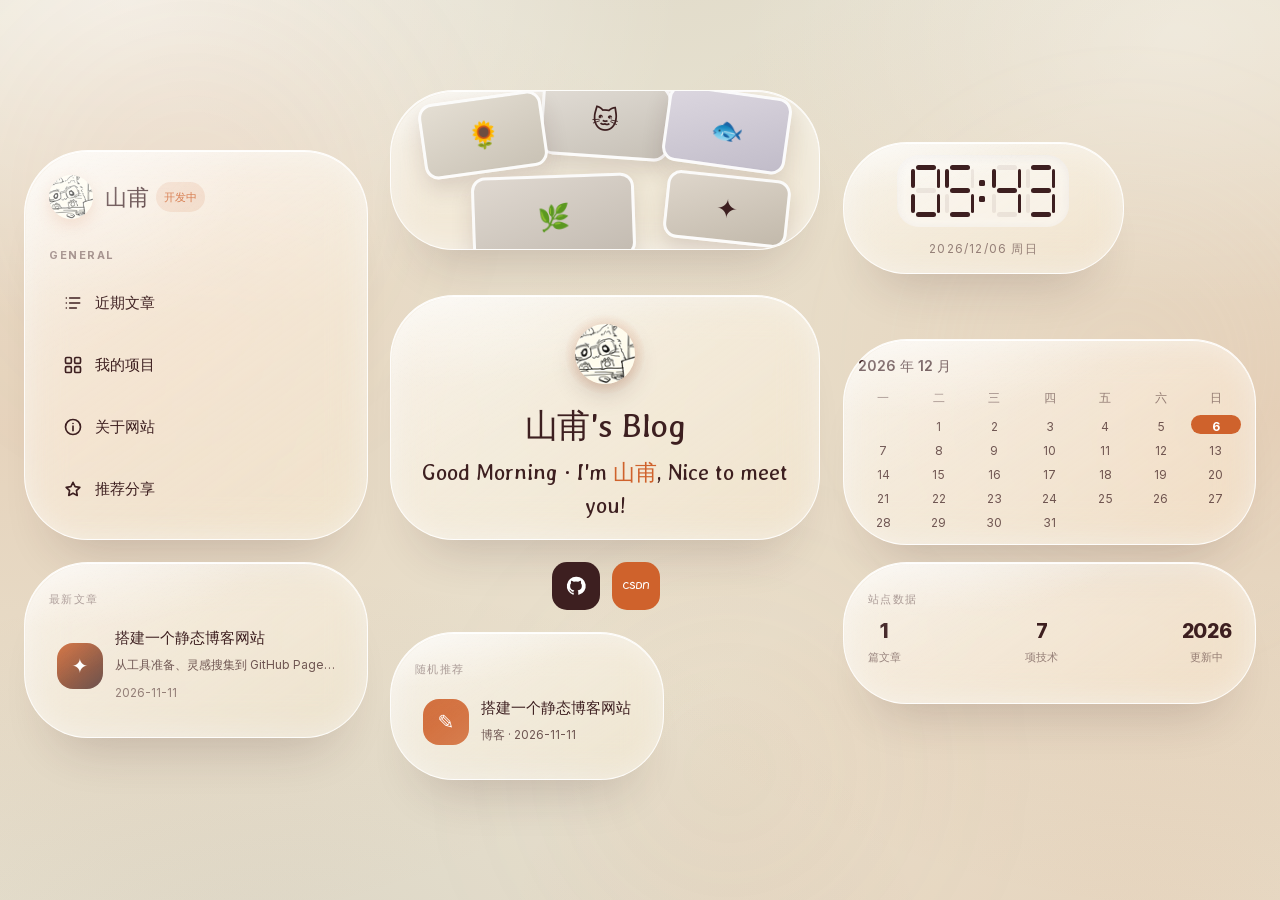
==== index.html @ 92d52b80 "deploy: 6be1bf3eb786cda1720ea4bbadc1b6cec7009ea9 chenyuxuan-official/blog@6be1bf3eb786cda1720ea4bbad" ====
<!DOCTYPE html>
<html lang="zh-CN" dir="ltr">
  <head>
    <meta charset="utf-8">
    <meta name="viewport" content="width=device-width,initial-scale=1">
    <title>首页 | 山甫</title>
    <meta name="description" content="记录技术学习、项目复盘、生活片段与个人知识整理">
    <meta name="generator" content="VitePress v1.6.4">
    <link rel="preload stylesheet" href="/assets/style.C48laqGt.css" as="style">
    <link rel="preload stylesheet" href="/vp-icons.css" as="style">
    
    <script type="module" src="/assets/app.C16B3phY.js"></script>
    <link rel="preload" href="/assets/inter-roman-latin.Di8DUHzh.woff2" as="font" type="font/woff2" crossorigin="">
    <link rel="modulepreload" href="/assets/chunks/theme.C8dUZUhy.js">
    <link rel="modulepreload" href="/assets/chunks/framework.BZ8LM4kv.js">
    <link rel="modulepreload" href="/assets/index.md.DGhTftPv.lean.js">
    <link rel="icon" type="image/png" href="/favicon.png">
    <meta name="theme-color" content="#e9e4d2">
    <meta name="author" content="山甫">
    <meta property="og:type" content="website">
    <meta property="og:site_name" content="山甫">
    <meta property="og:image" content="https://shanfu.blog/favicon.png">
    <meta name="twitter:card" content="summary">
    <meta name="twitter:image" content="https://shanfu.blog/favicon.png">
    <script id="check-mac-os">document.documentElement.classList.toggle("mac",/Mac|iPhone|iPod|iPad/i.test(navigator.platform));</script>
    <link rel="canonical" href="https://shanfu.blog/">
    <meta property="og:title" content="山甫的博客">
    <meta property="og:description" content="记录技术学习、项目复盘、生活片段与个人知识整理">
    <meta property="og:url" content="https://shanfu.blog/">
    <meta name="twitter:title" content="山甫的博客">
    <meta name="twitter:description" content="记录技术学习、项目复盘、生活片段与个人知识整理">
  </head>
  <body>
    <div id="app"><div class="Layout" data-v-29a69c9d><!--[--><!--]--><!--[--><span tabindex="-1" data-v-92e40004></span><a href="#VPContent" class="VPSkipLink visually-hidden" data-v-92e40004>Skip to content</a><!--]--><!----><header class="VPNav" data-v-29a69c9d data-v-f52785ab><div class="VPNavBar" data-v-f52785ab data-v-e8f78df9><div class="wrapper" data-v-e8f78df9><div class="container" data-v-e8f78df9><div class="title" data-v-e8f78df9><div class="VPNavBarTitle" data-v-e8f78df9 data-v-4c8ece8b><a class="title" href="/" data-v-4c8ece8b><!--[--><!--]--><!--[--><img class="VPImage logo" src="/favicon.png" alt data-v-0fb734d5><!--]--><span data-v-4c8ece8b>山甫</span><!--[--><!--[--><!--[--><!--[--><div class="site-name-cycle is-idle" title="山甫 / 陈雨轩" data-v-ead5e4a7><span class="site-name-visual" aria-hidden="true" data-v-ead5e4a7><!--[--><span class="site-name-char" style="--char-index:0;" data-v-ead5e4a7>山</span><span class="site-name-char" style="--char-index:1;" data-v-ead5e4a7>甫</span><!--]--></span><span class="site-name-sr" data-v-ead5e4a7>山甫 / 陈雨轩</span></div><!--]--><!--]--><!--]--><!--]--></a></div></div><div class="content" data-v-e8f78df9><div class="content-body" data-v-e8f78df9><!--[--><!--]--><div class="VPNavBarSearch search" data-v-e8f78df9><!----></div><nav aria-labelledby="main-nav-aria-label" class="VPNavBarMenu menu" data-v-e8f78df9 data-v-ce261f69><span id="main-nav-aria-label" class="visually-hidden" data-v-ce261f69> Main Navigation </span><!--[--><!--[--><a class="VPLink link VPNavBarMenuLink active" href="/" tabindex="0" data-v-ce261f69 data-v-6c688ee4><!--[--><span data-v-6c688ee4>首页</span><!--]--></a><!--]--><!--[--><a class="VPLink link VPNavBarMenuLink" href="/articles/" tabindex="0" data-v-ce261f69 data-v-6c688ee4><!--[--><span data-v-6c688ee4>文章</span><!--]--></a><!--]--><!--[--><a class="VPLink link VPNavBarMenuLink" href="/projects/" tabindex="0" data-v-ce261f69 data-v-6c688ee4><!--[--><span data-v-6c688ee4>项目</span><!--]--></a><!--]--><!--[--><a class="VPLink link VPNavBarMenuLink" href="/friends/" tabindex="0" data-v-ce261f69 data-v-6c688ee4><!--[--><span data-v-6c688ee4>友链</span><!--]--></a><!--]--><!--[--><a class="VPLink link VPNavBarMenuLink" href="/about/" tabindex="0" data-v-ce261f69 data-v-6c688ee4><!--[--><span data-v-6c688ee4>关于我</span><!--]--></a><!--]--><!--]--></nav><!----><!----><div class="VPSocialLinks VPNavBarSocialLinks social-links" data-v-e8f78df9 data-v-2a9f23eb data-v-7a62f0b8><!--[--><a class="VPSocialLink no-icon" href="https://github.com/chenyuxuan-official/blog" aria-label="github" target="_blank" rel="noopener" data-v-7a62f0b8 data-v-e586cfb9><span class="vpi-social-github"></span></a><!--]--></div><div class="VPFlyout VPNavBarExtra extra" data-v-e8f78df9 data-v-fb07ccd6 data-v-0f824779><button type="button" class="button" aria-haspopup="true" aria-expanded="false" aria-label="extra navigation" data-v-0f824779><span class="vpi-more-horizontal icon" data-v-0f824779></span></button><div class="menu" data-v-0f824779><div class="VPMenu" data-v-0f824779 data-v-8bf45728><!----><!--[--><!--[--><!----><!----><div class="group" data-v-fb07ccd6><div class="item social-links" data-v-fb07ccd6><div class="VPSocialLinks social-links-list" data-v-fb07ccd6 data-v-7a62f0b8><!--[--><a class="VPSocialLink no-icon" href="https://github.com/chenyuxuan-official/blog" aria-label="github" target="_blank" rel="noopener" data-v-7a62f0b8 data-v-e586cfb9><span class="vpi-social-github"></span></a><!--]--></div></div></div><!--]--><!--]--></div></div></div><!--[--><!--]--><button type="button" class="VPNavBarHamburger hamburger" aria-label="mobile navigation" aria-expanded="false" aria-controls="VPNavScreen" data-v-e8f78df9 data-v-4ec3fa78><span class="container" data-v-4ec3fa78><span class="top" data-v-4ec3fa78></span><span class="middle" data-v-4ec3fa78></span><span class="bottom" data-v-4ec3fa78></span></span></button></div></div></div></div><div class="divider" data-v-e8f78df9><div class="divider-line" data-v-e8f78df9></div></div></div><!----></header><!----><!----><div class="VPContent is-home" id="VPContent" data-v-29a69c9d data-v-d5226268><div class="VPHome" data-v-d5226268 data-v-99b0dbec><!--[--><!--[--><!--[--><div class="guide"><div class="guide-bg" aria-hidden="true"><span class="guide-blob guide-blob-a"></span><span class="guide-blob guide-blob-b"></span><span class="guide-blob guide-blob-c"></span></div><div class="guide-bento"><nav class="gd-card gd-nav" aria-label="站点导航"><div class="gd-nav-head"><img class="gd-avatar" src="/favicon.png" alt="山甫" width="44" height="44"><div class="gd-nav-title"><strong>山甫</strong><span class="gd-badge">开发中</span></div></div><p class="gd-nav-label">GENERAL</p><ul class="gd-nav-list"><!--[--><li><a href="/articles/" class=""><span class="gd-nav-icon" data-icon="notes" aria-hidden="true"></span><span>近期文章</span></a></li><li><a href="/projects/" class=""><span class="gd-nav-icon" data-icon="grid" aria-hidden="true"></span><span>我的项目</span></a></li><li><a href="/about/" class=""><span class="gd-nav-icon" data-icon="info" aria-hidden="true"></span><span>关于网站</span></a></li><li><a href="/friends/" class=""><span class="gd-nav-icon" data-icon="star" aria-hidden="true"></span><span>推荐分享</span></a></li><!--]--></ul></nav><div class="gd-card gd-photos" aria-hidden="true"><!--[--><span class="gd-photo-1 gd-photo"><!--[-->🐱<!--]--></span><span class="gd-photo-2 gd-photo"><!--[-->🌻<!--]--></span><span class="gd-photo-3 gd-photo"><!--[-->🐟<!--]--></span><span class="gd-photo-4 gd-photo"><!--[-->🌿<!--]--></span><span class="gd-photo-5 gd-photo"><!--[-->✦<!--]--></span><!--]--></div><section class="gd-card gd-greet" aria-labelledby="greet-title"><div class="gd-greet-avatar" aria-hidden="true"><img src="/favicon.png" alt="山甫" width="72" height="72"></div><h1 id="greet-title" class="gd-greet-title">山甫&#39;s Blog</h1><p class="gd-greet-sub" aria-live="polite">Hello · I&#39;m <strong>山甫</strong>, Nice to meet you! </p></section><a class="gd-card gd-clock gd-clock-link" href="/pomodoro/" aria-label="打开番茄钟" title="打开番茄钟"><div class="gd-lcd" role="img" aria-label="--:-- "><!--[--><!--[--><span class="gd-digit"><!--[--><i class="gd-seg-a gd-seg"></i><i class="gd-seg-b gd-seg"></i><i class="gd-seg-c gd-seg"></i><i class="gd-seg-d gd-seg"></i><i class="gd-seg-e gd-seg"></i><i class="gd-seg-f gd-seg"></i><i class="gd-seg-g gd-seg"></i><!--]--></span><!----><!--]--><!--[--><span class="gd-digit"><!--[--><i class="gd-seg-a gd-seg"></i><i class="gd-seg-b gd-seg"></i><i class="gd-seg-c gd-seg"></i><i class="gd-seg-d gd-seg"></i><i class="gd-seg-e gd-seg"></i><i class="gd-seg-f gd-seg"></i><i class="gd-seg-g gd-seg"></i><!--]--></span><span class="gd-colon"><i></i><i></i></span><!--]--><!--[--><span class="gd-digit"><!--[--><i class="gd-seg-a gd-seg"></i><i class="gd-seg-b gd-seg"></i><i class="gd-seg-c gd-seg"></i><i class="gd-seg-d gd-seg"></i><i class="gd-seg-e gd-seg"></i><i class="gd-seg-f gd-seg"></i><i class="gd-seg-g gd-seg"></i><!--]--></span><!----><!--]--><!--[--><span class="gd-digit"><!--[--><i class="gd-seg-a gd-seg"></i><i class="gd-seg-b gd-seg"></i><i class="gd-seg-c gd-seg"></i><i class="gd-seg-d gd-seg"></i><i class="gd-seg-e gd-seg"></i><i class="gd-seg-f gd-seg"></i><i class="gd-seg-g gd-seg"></i><!--]--></span><!----><!--]--><!--]--></div><span class="gd-clock-date"></span></a><section class="gd-card gd-cal" aria-labelledby="cal-title"><p id="cal-title" class="gd-cal-title"></p><div class="gd-cal-grid"><!--[--><span class="gd-cal-head">一</span><span class="gd-cal-head">二</span><span class="gd-cal-head">三</span><span class="gd-cal-head">四</span><span class="gd-cal-head">五</span><span class="gd-cal-head">六</span><span class="gd-cal-head">日</span><!--]--><!--[--><!--]--></div></section><section class="gd-card gd-latest" aria-labelledby="latest-title"><p id="latest-title" class="gd-mini-label">最新文章</p><a class="gd-latest-body" href="/articles/build-a-static-blog"><span class="gd-latest-thumb" aria-hidden="true">✦</span><span class="gd-latest-text"><strong>搭建一个静态博客网站</strong><em>从工具准备、灵感搜集到 GitHub Pages 发布，记录我搭建个人静态博客的过程与后续计划。</em><time datetime="2026-11-11">2026-11-11</time></span></a></section><ul class="gd-socials" aria-label="社交入口"><!--[--><li><a href="https://github.com/chenyuxuan-official?tab=repositories" target="_blank" rel="noopener noreferrer" aria-label="GitHub" data-icon="github"></a></li><li><a href="https://blog.csdn.net/2501_93561319?spm=1000.2115.3001.5343" target="_blank" rel="noopener noreferrer" aria-label="CSDN" data-icon="csdn"></a></li><!--]--></ul><section class="gd-card gd-stats" aria-labelledby="stats-title"><p id="stats-title" class="gd-mini-label">站点数据</p><ul class="gd-stats-list"><li><strong>1</strong><span>篇文章</span></li><li><strong>7</strong><span>项技术</span></li><li><strong>2026</strong><span>更新中</span></li></ul></section><section class="gd-card gd-recommend" aria-labelledby="rec-title"><p id="rec-title" class="gd-mini-label">随机推荐</p><a href="/articles/build-a-static-blog" class="gd-rec-body"><span class="gd-rec-thumb" aria-hidden="true">✎</span><span class="gd-rec-text"><strong>搭建一个静态博客网站</strong><em>博客 · 2026-11-11</em></span></a></section></div></div><!--]--><!--]--><!--]--><!----><!--[--><!--]--><!--[--><!--]--><!----><!--[--><!--]--><div class="vp-doc container" style="" data-v-99b0dbec data-v-0181fc53><!--[--><div style="position:relative;" data-v-99b0dbec><div></div></div><!--]--></div></div></div><footer class="VPFooter" data-v-29a69c9d data-v-ffcce4ea><div class="container" data-v-ffcce4ea><p class="message" data-v-ffcce4ea>使用 Vue 3 与 VitePress 构建，托管于 GitHub Pages</p><p class="copyright" data-v-ffcce4ea>© 2026 山甫</p></div></footer><!--[--><!--]--></div></div>
    <script>window.__VP_HASH_MAP__=JSON.parse("{\"about_index.md\":\"BlbA5cE0\",\"articles_build-a-static-blog.md\":\"C9FJRknt\",\"articles_index.md\":\"DzuFbN_D\",\"friends_index.md\":\"BaTxG77J\",\"index.md\":\"DGhTftPv\",\"pomodoro_index.md\":\"CMpb2d5P\",\"projects_index.md\":\"DqnDnt6F\"}");window.__VP_SITE_DATA__=JSON.parse("{\"lang\":\"zh-CN\",\"dir\":\"ltr\",\"title\":\"山甫\",\"description\":\"记录技术学习、项目复盘、生活片段与个人知识整理\",\"base\":\"/\",\"head\":[],\"router\":{\"prefetchLinks\":true},\"appearance\":false,\"themeConfig\":{\"logo\":\"/favicon.png\",\"siteTitle\":\"山甫\",\"nav\":[{\"text\":\"首页\",\"link\":\"/\"},{\"text\":\"文章\",\"link\":\"/articles/\"},{\"text\":\"项目\",\"link\":\"/projects/\"},{\"text\":\"友链\",\"link\":\"/friends/\"},{\"text\":\"关于我\",\"link\":\"/about/\"}],\"socialLinks\":[{\"icon\":\"github\",\"link\":\"https://github.com/chenyuxuan-official/blog\"}],\"outline\":{\"label\":\"本页目录\",\"level\":[2,3]},\"docFooter\":{\"prev\":\"上一篇\",\"next\":\"下一篇\"},\"sidebarMenuLabel\":\"菜单\",\"returnToTopLabel\":\"回到顶部\",\"langMenuLabel\":\"切换语言\",\"footer\":{\"message\":\"使用 Vue 3 与 VitePress 构建，托管于 GitHub Pages\",\"copyright\":\"© 2026 山甫\"}},\"locales\":{},\"scrollOffset\":134,\"cleanUrls\":true}");</script>
    
  </body>
</html>
---- assets/style.C48laqGt.css ----
.about-page{max-width:1280px;margin:0 auto;padding:48px 24px 72px}.about-card{min-height:700px;padding:clamp(40px,5.4vw,84px);border:1px solid rgba(255,255,255,.88);border-radius:64px;corner-shape:squircle;background:linear-gradient(145deg,#ffffff9e,#fffcf44d);box-shadow:0 40px 60px -38px #3d1f203d,inset 0 1px #fffffff2,inset 0 0 30px #ffffff52;backdrop-filter:blur(18px) saturate(130%);-webkit-backdrop-filter:blur(18px) saturate(130%)}.about-title,.about-list,.about-quote,.about-footer{opacity:0;animation:about-section-in .6s cubic-bezier(.2,.85,.3,1) forwards}.about-title{display:flex;flex-wrap:wrap;align-items:baseline;gap:0 12px;margin:0;color:var(--gd-text-1);font-size:clamp(36px,3.8vw,54px);font-weight:800;letter-spacing:-.035em;line-height:1.2;animation-delay:80ms}.about-hash{color:var(--hue-teal)}.about-spark{font-size:.72em}.about-title strong{color:var(--hue-teal);font-weight:800}.about-list{display:flex;flex-direction:column;gap:18px;margin:56px 0 0;padding:0;list-style:none;color:var(--gd-text-1);font-size:clamp(17px,1.45vw,20px);line-height:1.85;animation-delay:.18s}.about-list li{position:relative;padding-left:28px}.about-list li:before{content:"";position:absolute;top:.78em;left:2px;width:6px;height:6px;background:var(--gd-text-1)}.about-list a,.about-footer a{color:var(--hue-teal);font-weight:700;text-decoration:underline;text-underline-offset:3px}.about-quote{margin:38px 0 0;padding:30px 34px;border-left:4px solid var(--hue-teal);border-radius:6px 20px 20px 6px;background:linear-gradient(135deg,#cf622c1a,#ffffff3d);color:var(--gd-text-2);font-size:clamp(17px,1.35vw,19px);line-height:1.85;animation-delay:.3s}.about-quote p{margin:0}.about-quote p+p{margin-top:20px}.about-footer{margin:34px 0 0;color:var(--hue-teal);font-size:clamp(17px,1.4vw,19px);font-weight:800;line-height:1.75;animation-delay:.42s}@keyframes about-section-in{0%{opacity:0;transform:translateY(12px)}to{opacity:1;transform:translateY(0)}}@media (prefers-reduced-motion: reduce){.about-title,.about-list,.about-quote,.about-footer{opacity:1;animation:none;transform:none}}@media (max-width: 768px){.about-page{padding:20px 14px 40px}.about-card{min-height:0;padding:30px 24px;border-radius:32px}.about-title{gap:0 8px;font-size:30px}.about-list{gap:14px;margin-top:34px;font-size:16px}.about-list li{padding-left:22px}.about-quote{margin-top:28px;padding:20px;font-size:16px}.about-footer{margin-top:26px;font-size:16px}}@font-face{font-family:Inter;font-style:normal;font-weight:100 900;font-display:swap;src:url(/assets/inter-roman-cyrillic-ext.BBPuwvHQ.woff2) format("woff2");unicode-range:U+0460-052F,U+1C80-1C88,U+20B4,U+2DE0-2DFF,U+A640-A69F,U+FE2E-FE2F}@font-face{font-family:Inter;font-style:normal;font-weight:100 900;font-display:swap;src:url(/assets/inter-roman-cyrillic.C5lxZ8CY.woff2) format("woff2");unicode-range:U+0301,U+0400-045F,U+0490-0491,U+04B0-04B1,U+2116}@font-face{font-family:Inter;font-style:normal;font-weight:100 900;font-display:swap;src:url(/assets/inter-roman-greek-ext.CqjqNYQ-.woff2) format("woff2");unicode-range:U+1F00-1FFF}@font-face{font-family:Inter;font-style:normal;font-weight:100 900;font-display:swap;src:url(/assets/inter-roman-greek.BBVDIX6e.woff2) format("woff2");unicode-range:U+0370-0377,U+037A-037F,U+0384-038A,U+038C,U+038E-03A1,U+03A3-03FF}@font-face{font-family:Inter;font-style:normal;font-weight:100 900;font-display:swap;src:url(/assets/inter-roman-vietnamese.BjW4sHH5.woff2) format("woff2");unicode-range:U+0102-0103,U+0110-0111,U+0128-0129,U+0168-0169,U+01A0-01A1,U+01AF-01B0,U+0300-0301,U+0303-0304,U+0308-0309,U+0323,U+0329,U+1EA0-1EF9,U+20AB}@font-face{font-family:Inter;font-style:normal;font-weight:100 900;font-display:swap;src:url(/assets/inter-roman-latin-ext.4ZJIpNVo.woff2) format("woff2");unicode-range:U+0100-02AF,U+0304,U+0308,U+0329,U+1E00-1E9F,U+1EF2-1EFF,U+2020,U+20A0-20AB,U+20AD-20C0,U+2113,U+2C60-2C7F,U+A720-A7FF}@font-face{font-family:Inter;font-style:normal;font-weight:100 900;font-display:swap;src:url(/assets/inter-roman-latin.Di8DUHzh.woff2) format("woff2");unicode-range:U+0000-00FF,U+0131,U+0152-0153,U+02BB-02BC,U+02C6,U+02DA,U+02DC,U+0304,U+0308,U+0329,U+2000-206F,U+2074,U+20AC,U+2122,U+2191,U+2193,U+2212,U+2215,U+FEFF,U+FFFD}@font-face{font-family:Inter;font-style:italic;font-weight:100 900;font-display:swap;src:url(/assets/inter-italic-cyrillic-ext.r48I6akx.woff2) format("woff2");unicode-range:U+0460-052F,U+1C80-1C88,U+20B4,U+2DE0-2DFF,U+A640-A69F,U+FE2E-FE2F}@font-face{font-family:Inter;font-style:italic;font-weight:100 900;font-display:swap;src:url(/assets/inter-italic-cyrillic.By2_1cv3.woff2) format("woff2");unicode-range:U+0301,U+0400-045F,U+0490-0491,U+04B0-04B1,U+2116}@font-face{font-family:Inter;font-style:italic;font-weight:100 900;font-display:swap;src:url(/assets/inter-italic-greek-ext.1u6EdAuj.woff2) format("woff2");unicode-range:U+1F00-1FFF}@font-face{font-family:Inter;font-style:italic;font-weight:100 900;font-display:swap;src:url(/assets/inter-italic-greek.DJ8dCoTZ.woff2) format("woff2");unicode-range:U+0370-0377,U+037A-037F,U+0384-038A,U+038C,U+038E-03A1,U+03A3-03FF}@font-face{font-family:Inter;font-style:italic;font-weight:100 900;font-display:swap;src:url(/assets/inter-italic-vietnamese.BSbpV94h.woff2) format("woff2");unicode-range:U+0102-0103,U+0110-0111,U+0128-0129,U+0168-0169,U+01A0-01A1,U+01AF-01B0,U+0300-0301,U+0303-0304,U+0308-0309,U+0323,U+0329,U+1EA0-1EF9,U+20AB}@font-face{font-family:Inter;font-style:italic;font-weight:100 900;font-display:swap;src:url(/assets/inter-italic-latin-ext.CN1xVJS-.woff2) format("woff2");unicode-range:U+0100-02AF,U+0304,U+0308,U+0329,U+1E00-1E9F,U+1EF2-1EFF,U+2020,U+20A0-20AB,U+20AD-20C0,U+2113,U+2C60-2C7F,U+A720-A7FF}@font-face{font-family:Inter;font-style:italic;font-weight:100 900;font-display:swap;src:url(/assets/inter-italic-latin.C2AdPX0b.woff2) format("woff2");unicode-range:U+0000-00FF,U+0131,U+0152-0153,U+02BB-02BC,U+02C6,U+02DA,U+02DC,U+0304,U+0308,U+0329,U+2000-206F,U+2074,U+20AC,U+2122,U+2191,U+2193,U+2212,U+2215,U+FEFF,U+FFFD}@font-face{font-family:Punctuation SC;font-weight:400;src:local("PingFang SC Regular"),local("Noto Sans CJK SC"),local("Microsoft YaHei");unicode-range:U+201C,U+201D,U+2018,U+2019,U+2E3A,U+2014,U+2013,U+2026,U+00B7,U+007E,U+002F}@font-face{font-family:Punctuation SC;font-weight:500;src:local("PingFang SC Medium"),local("Noto Sans CJK SC"),local("Microsoft YaHei");unicode-range:U+201C,U+201D,U+2018,U+2019,U+2E3A,U+2014,U+2013,U+2026,U+00B7,U+007E,U+002F}@font-face{font-family:Punctuation SC;font-weight:600;src:local("PingFang SC Semibold"),local("Noto Sans CJK SC Bold"),local("Microsoft YaHei Bold");unicode-range:U+201C,U+201D,U+2018,U+2019,U+2E3A,U+2014,U+2013,U+2026,U+00B7,U+007E,U+002F}@font-face{font-family:Punctuation SC;font-weight:700;src:local("PingFang SC Semibold"),local("Noto Sans CJK SC Bold"),local("Microsoft YaHei Bold");unicode-range:U+201C,U+201D,U+2018,U+2019,U+2E3A,U+2014,U+2013,U+2026,U+00B7,U+007E,U+002F}:root{--vp-c-white: #ffffff;--vp-c-black: #000000;--vp-c-neutral: var(--vp-c-black);--vp-c-neutral-inverse: var(--vp-c-white)}.dark{--vp-c-neutral: var(--vp-c-white);--vp-c-neutral-inverse: var(--vp-c-black)}:root{--vp-c-gray-1: #dddde3;--vp-c-gray-2: #e4e4e9;--vp-c-gray-3: #ebebef;--vp-c-gray-soft: rgba(142, 150, 170, .14);--vp-c-indigo-1: #3451b2;--vp-c-indigo-2: #3a5ccc;--vp-c-indigo-3: #5672cd;--vp-c-indigo-soft: rgba(100, 108, 255, .14);--vp-c-purple-1: #6f42c1;--vp-c-purple-2: #7e4cc9;--vp-c-purple-3: #8e5cd9;--vp-c-purple-soft: rgba(159, 122, 234, .14);--vp-c-green-1: #18794e;--vp-c-green-2: #299764;--vp-c-green-3: #30a46c;--vp-c-green-soft: rgba(16, 185, 129, .14);--vp-c-yellow-1: #915930;--vp-c-yellow-2: #946300;--vp-c-yellow-3: #9f6a00;--vp-c-yellow-soft: rgba(234, 179, 8, .14);--vp-c-red-1: #b8272c;--vp-c-red-2: #d5393e;--vp-c-red-3: #e0575b;--vp-c-red-soft: rgba(244, 63, 94, .14);--vp-c-sponsor: #db2777}.dark{--vp-c-gray-1: #515c67;--vp-c-gray-2: #414853;--vp-c-gray-3: #32363f;--vp-c-gray-soft: rgba(101, 117, 133, .16);--vp-c-indigo-1: #a8b1ff;--vp-c-indigo-2: #5c73e7;--vp-c-indigo-3: #3e63dd;--vp-c-indigo-soft: rgba(100, 108, 255, .16);--vp-c-purple-1: #c8abfa;--vp-c-purple-2: #a879e6;--vp-c-purple-3: #8e5cd9;--vp-c-purple-soft: rgba(159, 122, 234, .16);--vp-c-green-1: #3dd68c;--vp-c-green-2: #30a46c;--vp-c-green-3: #298459;--vp-c-green-soft: rgba(16, 185, 129, .16);--vp-c-yellow-1: #f9b44e;--vp-c-yellow-2: #da8b17;--vp-c-yellow-3: #a46a0a;--vp-c-yellow-soft: rgba(234, 179, 8, .16);--vp-c-red-1: #f66f81;--vp-c-red-2: #f14158;--vp-c-red-3: #b62a3c;--vp-c-red-soft: rgba(244, 63, 94, .16)}:root{--vp-c-bg: #ffffff;--vp-c-bg-alt: #f6f6f7;--vp-c-bg-elv: #ffffff;--vp-c-bg-soft: #f6f6f7}.dark{--vp-c-bg: #1b1b1f;--vp-c-bg-alt: #161618;--vp-c-bg-elv: #202127;--vp-c-bg-soft: #202127}:root{--vp-c-border: #c2c2c4;--vp-c-divider: #e2e2e3;--vp-c-gutter: #e2e2e3}.dark{--vp-c-border: #3c3f44;--vp-c-divider: #2e2e32;--vp-c-gutter: #000000}:root{--vp-c-text-1: #3c3c43;--vp-c-text-2: #67676c;--vp-c-text-3: #929295}.dark{--vp-c-text-1: #dfdfd6;--vp-c-text-2: #98989f;--vp-c-text-3: #6a6a71}:root{--vp-c-default-1: var(--vp-c-gray-1);--vp-c-default-2: var(--vp-c-gray-2);--vp-c-default-3: var(--vp-c-gray-3);--vp-c-default-soft: var(--vp-c-gray-soft);--vp-c-brand-1: var(--vp-c-indigo-1);--vp-c-brand-2: var(--vp-c-indigo-2);--vp-c-brand-3: var(--vp-c-indigo-3);--vp-c-brand-soft: var(--vp-c-indigo-soft);--vp-c-brand: var(--vp-c-brand-1);--vp-c-tip-1: var(--vp-c-brand-1);--vp-c-tip-2: var(--vp-c-brand-2);--vp-c-tip-3: var(--vp-c-brand-3);--vp-c-tip-soft: var(--vp-c-brand-soft);--vp-c-note-1: var(--vp-c-brand-1);--vp-c-note-2: var(--vp-c-brand-2);--vp-c-note-3: var(--vp-c-brand-3);--vp-c-note-soft: var(--vp-c-brand-soft);--vp-c-success-1: var(--vp-c-green-1);--vp-c-success-2: var(--vp-c-green-2);--vp-c-success-3: var(--vp-c-green-3);--vp-c-success-soft: var(--vp-c-green-soft);--vp-c-important-1: var(--vp-c-purple-1);--vp-c-important-2: var(--vp-c-purple-2);--vp-c-important-3: var(--vp-c-purple-3);--vp-c-important-soft: var(--vp-c-purple-soft);--vp-c-warning-1: var(--vp-c-yellow-1);--vp-c-warning-2: var(--vp-c-yellow-2);--vp-c-warning-3: var(--vp-c-yellow-3);--vp-c-warning-soft: var(--vp-c-yellow-soft);--vp-c-danger-1: var(--vp-c-red-1);--vp-c-danger-2: var(--vp-c-red-2);--vp-c-danger-3: var(--vp-c-red-3);--vp-c-danger-soft: var(--vp-c-red-soft);--vp-c-caution-1: var(--vp-c-red-1);--vp-c-caution-2: var(--vp-c-red-2);--vp-c-caution-3: var(--vp-c-red-3);--vp-c-caution-soft: var(--vp-c-red-soft)}:root{--vp-font-family-base: "Inter", ui-sans-serif, system-ui, sans-serif, "Apple Color Emoji", "Segoe UI Emoji", "Segoe UI Symbol", "Noto Color Emoji";--vp-font-family-mono: ui-monospace, "Menlo", "Monaco", "Consolas", "Liberation Mono", "Courier New", monospace;font-optical-sizing:auto}:root:where(:lang(zh)){--vp-font-family-base: "Punctuation SC", "Inter", ui-sans-serif, system-ui, sans-serif, "Apple Color Emoji", "Segoe UI Emoji", "Segoe UI Symbol", "Noto Color Emoji"}:root{--vp-shadow-1: 0 1px 2px rgba(0, 0, 0, .04), 0 1px 2px rgba(0, 0, 0, .06);--vp-shadow-2: 0 3px 12px rgba(0, 0, 0, .07), 0 1px 4px rgba(0, 0, 0, .07);--vp-shadow-3: 0 12px 32px rgba(0, 0, 0, .1), 0 2px 6px rgba(0, 0, 0, .08);--vp-shadow-4: 0 14px 44px rgba(0, 0, 0, .12), 0 3px 9px rgba(0, 0, 0, .12);--vp-shadow-5: 0 18px 56px rgba(0, 0, 0, .16), 0 4px 12px rgba(0, 0, 0, .16)}:root{--vp-z-index-footer: 10;--vp-z-index-local-nav: 20;--vp-z-index-nav: 30;--vp-z-index-layout-top: 40;--vp-z-index-backdrop: 50;--vp-z-index-sidebar: 60}@media (min-width: 960px){:root{--vp-z-index-sidebar: 25}}:root{--vp-layout-max-width: 1440px}:root{--vp-header-anchor-symbol: "#"}:root{--vp-code-line-height: 1.7;--vp-code-font-size: .875em;--vp-code-color: var(--vp-c-brand-1);--vp-code-link-color: var(--vp-c-brand-1);--vp-code-link-hover-color: var(--vp-c-brand-2);--vp-code-bg: var(--vp-c-default-soft);--vp-code-block-color: var(--vp-c-text-2);--vp-code-block-bg: var(--vp-c-bg-alt);--vp-code-block-divider-color: var(--vp-c-gutter);--vp-code-lang-color: var(--vp-c-text-3);--vp-code-line-highlight-color: var(--vp-c-default-soft);--vp-code-line-number-color: var(--vp-c-text-3);--vp-code-line-diff-add-color: var(--vp-c-success-soft);--vp-code-line-diff-add-symbol-color: var(--vp-c-success-1);--vp-code-line-diff-remove-color: var(--vp-c-danger-soft);--vp-code-line-diff-remove-symbol-color: var(--vp-c-danger-1);--vp-code-line-warning-color: var(--vp-c-warning-soft);--vp-code-line-error-color: var(--vp-c-danger-soft);--vp-code-copy-code-border-color: var(--vp-c-divider);--vp-code-copy-code-bg: var(--vp-c-bg-soft);--vp-code-copy-code-hover-border-color: var(--vp-c-divider);--vp-code-copy-code-hover-bg: var(--vp-c-bg);--vp-code-copy-code-active-text: var(--vp-c-text-2);--vp-code-copy-copied-text-content: "Copied";--vp-code-tab-divider: var(--vp-code-block-divider-color);--vp-code-tab-text-color: var(--vp-c-text-2);--vp-code-tab-bg: var(--vp-code-block-bg);--vp-code-tab-hover-text-color: var(--vp-c-text-1);--vp-code-tab-active-text-color: var(--vp-c-text-1);--vp-code-tab-active-bar-color: var(--vp-c-brand-1)}:lang(es),:lang(pt){--vp-code-copy-copied-text-content: "Copiado"}:lang(fa){--vp-code-copy-copied-text-content: "کپی شد"}:lang(ko){--vp-code-copy-copied-text-content: "복사됨"}:lang(ru){--vp-code-copy-copied-text-content: "Скопировано"}:lang(zh){--vp-code-copy-copied-text-content: "已复制"}:root{--vp-button-brand-border: transparent;--vp-button-brand-text: var(--vp-c-white);--vp-button-brand-bg: var(--vp-c-brand-3);--vp-button-brand-hover-border: transparent;--vp-button-brand-hover-text: var(--vp-c-white);--vp-button-brand-hover-bg: var(--vp-c-brand-2);--vp-button-brand-active-border: transparent;--vp-button-brand-active-text: var(--vp-c-white);--vp-button-brand-active-bg: var(--vp-c-brand-1);--vp-button-alt-border: transparent;--vp-button-alt-text: var(--vp-c-text-1);--vp-button-alt-bg: var(--vp-c-default-3);--vp-button-alt-hover-border: transparent;--vp-button-alt-hover-text: var(--vp-c-text-1);--vp-button-alt-hover-bg: var(--vp-c-default-2);--vp-button-alt-active-border: transparent;--vp-button-alt-active-text: var(--vp-c-text-1);--vp-button-alt-active-bg: var(--vp-c-default-1);--vp-button-sponsor-border: var(--vp-c-text-2);--vp-button-sponsor-text: var(--vp-c-text-2);--vp-button-sponsor-bg: transparent;--vp-button-sponsor-hover-border: var(--vp-c-sponsor);--vp-button-sponsor-hover-text: var(--vp-c-sponsor);--vp-button-sponsor-hover-bg: transparent;--vp-button-sponsor-active-border: var(--vp-c-sponsor);--vp-button-sponsor-active-text: var(--vp-c-sponsor);--vp-button-sponsor-active-bg: transparent}:root{--vp-custom-block-font-size: 14px;--vp-custom-block-code-font-size: 13px;--vp-custom-block-info-border: transparent;--vp-custom-block-info-text: var(--vp-c-text-1);--vp-custom-block-info-bg: var(--vp-c-default-soft);--vp-custom-block-info-code-bg: var(--vp-c-default-soft);--vp-custom-block-note-border: transparent;--vp-custom-block-note-text: var(--vp-c-text-1);--vp-custom-block-note-bg: var(--vp-c-default-soft);--vp-custom-block-note-code-bg: var(--vp-c-default-soft);--vp-custom-block-tip-border: transparent;--vp-custom-block-tip-text: var(--vp-c-text-1);--vp-custom-block-tip-bg: var(--vp-c-tip-soft);--vp-custom-block-tip-code-bg: var(--vp-c-tip-soft);--vp-custom-block-important-border: transparent;--vp-custom-block-important-text: var(--vp-c-text-1);--vp-custom-block-important-bg: var(--vp-c-important-soft);--vp-custom-block-important-code-bg: var(--vp-c-important-soft);--vp-custom-block-warning-border: transparent;--vp-custom-block-warning-text: var(--vp-c-text-1);--vp-custom-block-warning-bg: var(--vp-c-warning-soft);--vp-custom-block-warning-code-bg: var(--vp-c-warning-soft);--vp-custom-block-danger-border: transparent;--vp-custom-block-danger-text: var(--vp-c-text-1);--vp-custom-block-danger-bg: var(--vp-c-danger-soft);--vp-custom-block-danger-code-bg: var(--vp-c-danger-soft);--vp-custom-block-caution-border: transparent;--vp-custom-block-caution-text: var(--vp-c-text-1);--vp-custom-block-caution-bg: var(--vp-c-caution-soft);--vp-custom-block-caution-code-bg: var(--vp-c-caution-soft);--vp-custom-block-details-border: var(--vp-custom-block-info-border);--vp-custom-block-details-text: var(--vp-custom-block-info-text);--vp-custom-block-details-bg: var(--vp-custom-block-info-bg);--vp-custom-block-details-code-bg: var(--vp-custom-block-info-code-bg)}:root{--vp-input-border-color: var(--vp-c-border);--vp-input-bg-color: var(--vp-c-bg-alt);--vp-input-switch-bg-color: var(--vp-c-default-soft)}:root{--vp-nav-height: 64px;--vp-nav-bg-color: var(--vp-c-bg);--vp-nav-screen-bg-color: var(--vp-c-bg);--vp-nav-logo-height: 24px}.hide-nav{--vp-nav-height: 0px}.hide-nav .VPSidebar{--vp-nav-height: 22px}:root{--vp-local-nav-bg-color: var(--vp-c-bg)}:root{--vp-sidebar-width: 272px;--vp-sidebar-bg-color: var(--vp-c-bg-alt)}:root{--vp-backdrop-bg-color: rgba(0, 0, 0, .6)}:root{--vp-home-hero-name-color: var(--vp-c-brand-1);--vp-home-hero-name-background: transparent;--vp-home-hero-image-background-image: none;--vp-home-hero-image-filter: none}:root{--vp-badge-info-border: transparent;--vp-badge-info-text: var(--vp-c-text-2);--vp-badge-info-bg: var(--vp-c-default-soft);--vp-badge-tip-border: transparent;--vp-badge-tip-text: var(--vp-c-tip-1);--vp-badge-tip-bg: var(--vp-c-tip-soft);--vp-badge-warning-border: transparent;--vp-badge-warning-text: var(--vp-c-warning-1);--vp-badge-warning-bg: var(--vp-c-warning-soft);--vp-badge-danger-border: transparent;--vp-badge-danger-text: var(--vp-c-danger-1);--vp-badge-danger-bg: var(--vp-c-danger-soft)}:root{--vp-carbon-ads-text-color: var(--vp-c-text-1);--vp-carbon-ads-poweredby-color: var(--vp-c-text-2);--vp-carbon-ads-bg-color: var(--vp-c-bg-soft);--vp-carbon-ads-hover-text-color: var(--vp-c-brand-1);--vp-carbon-ads-hover-poweredby-color: var(--vp-c-text-1)}:root{--vp-local-search-bg: var(--vp-c-bg);--vp-local-search-result-bg: var(--vp-c-bg);--vp-local-search-result-border: var(--vp-c-divider);--vp-local-search-result-selected-bg: var(--vp-c-bg);--vp-local-search-result-selected-border: var(--vp-c-brand-1);--vp-local-search-highlight-bg: var(--vp-c-brand-1);--vp-local-search-highlight-text: var(--vp-c-neutral-inverse)}@media (prefers-reduced-motion: reduce){*,:before,:after{animation-delay:-1ms!important;animation-duration:1ms!important;animation-iteration-count:1!important;background-attachment:initial!important;scroll-behavior:auto!important;transition-duration:0s!important;transition-delay:0s!important}}*,:before,:after{box-sizing:border-box}html{line-height:1.4;font-size:16px;-webkit-text-size-adjust:100%}html.dark{color-scheme:dark}body{margin:0;width:100%;min-width:320px;min-height:100vh;line-height:24px;font-family:var(--vp-font-family-base);font-size:16px;font-weight:400;color:var(--vp-c-text-1);background-color:var(--vp-c-bg);font-synthesis:style;text-rendering:optimizeLegibility;-webkit-font-smoothing:antialiased;-moz-osx-font-smoothing:grayscale}main{display:block}h1,h2,h3,h4,h5,h6{margin:0;line-height:24px;font-size:16px;font-weight:400}p{margin:0}strong,b{font-weight:600}a,area,button,[role=button],input,label,select,summary,textarea{touch-action:manipulation}a{color:inherit;text-decoration:inherit}ol,ul{list-style:none;margin:0;padding:0}blockquote{margin:0}pre,code,kbd,samp{font-family:var(--vp-font-family-mono)}img,svg,video,canvas,audio,iframe,embed,object{display:block}figure{margin:0}img,video{max-width:100%;height:auto}button,input,optgroup,select,textarea{border:0;padding:0;line-height:inherit;color:inherit}button{padding:0;font-family:inherit;background-color:transparent;background-image:none}button:enabled,[role=button]:enabled{cursor:pointer}button:focus,button:focus-visible{outline:1px dotted;outline:4px auto -webkit-focus-ring-color}button:focus:not(:focus-visible){outline:none!important}input:focus,textarea:focus,select:focus{outline:none}table{border-collapse:collapse}input{background-color:transparent}input:-ms-input-placeholder,textarea:-ms-input-placeholder{color:var(--vp-c-text-3)}input::-ms-input-placeholder,textarea::-ms-input-placeholder{color:var(--vp-c-text-3)}input::placeholder,textarea::placeholder{color:var(--vp-c-text-3)}input::-webkit-outer-spin-button,input::-webkit-inner-spin-button{-webkit-appearance:none;margin:0}input[type=number]{-moz-appearance:textfield}textarea{resize:vertical}select{-webkit-appearance:none}fieldset{margin:0;padding:0}h1,h2,h3,h4,h5,h6,li,p{overflow-wrap:break-word}vite-error-overlay{z-index:9999}mjx-container{overflow-x:auto}mjx-container>svg{display:inline-block;margin:auto}[class^=vpi-],[class*=" vpi-"],.vp-icon{width:1em;height:1em}[class^=vpi-].bg,[class*=" vpi-"].bg,.vp-icon.bg{background-size:100% 100%;background-color:transparent}[class^=vpi-]:not(.bg),[class*=" vpi-"]:not(.bg),.vp-icon:not(.bg){-webkit-mask:var(--icon) no-repeat;mask:var(--icon) no-repeat;-webkit-mask-size:100% 100%;mask-size:100% 100%;background-color:currentColor;color:inherit}.vpi-align-left{--icon: url("data:image/svg+xml,%3Csvg xmlns='http://www.w3.org/2000/svg' fill='none' stroke='currentColor' stroke-linecap='round' stroke-linejoin='round' stroke-width='2' viewBox='0 0 24 24'%3E%3Cpath d='M21 6H3M15 12H3M17 18H3'/%3E%3C/svg%3E")}.vpi-arrow-right,.vpi-arrow-down,.vpi-arrow-left,.vpi-arrow-up{--icon: url("data:image/svg+xml,%3Csvg xmlns='http://www.w3.org/2000/svg' fill='none' stroke='currentColor' stroke-linecap='round' stroke-linejoin='round' stroke-width='2' viewBox='0 0 24 24'%3E%3Cpath d='M5 12h14M12 5l7 7-7 7'/%3E%3C/svg%3E")}.vpi-chevron-right,.vpi-chevron-down,.vpi-chevron-left,.vpi-chevron-up{--icon: url("data:image/svg+xml,%3Csvg xmlns='http://www.w3.org/2000/svg' fill='none' stroke='currentColor' stroke-linecap='round' stroke-linejoin='round' stroke-width='2' viewBox='0 0 24 24'%3E%3Cpath d='m9 18 6-6-6-6'/%3E%3C/svg%3E")}.vpi-chevron-down,.vpi-arrow-down{transform:rotate(90deg)}.vpi-chevron-left,.vpi-arrow-left{transform:rotate(180deg)}.vpi-chevron-up,.vpi-arrow-up{transform:rotate(-90deg)}.vpi-square-pen{--icon: url("data:image/svg+xml,%3Csvg xmlns='http://www.w3.org/2000/svg' fill='none' stroke='currentColor' stroke-linecap='round' stroke-linejoin='round' stroke-width='2' viewBox='0 0 24 24'%3E%3Cpath d='M12 3H5a2 2 0 0 0-2 2v14a2 2 0 0 0 2 2h14a2 2 0 0 0 2-2v-7'/%3E%3Cpath d='M18.375 2.625a2.121 2.121 0 1 1 3 3L12 15l-4 1 1-4Z'/%3E%3C/svg%3E")}.vpi-plus{--icon: url("data:image/svg+xml,%3Csvg xmlns='http://www.w3.org/2000/svg' fill='none' stroke='currentColor' stroke-linecap='round' stroke-linejoin='round' stroke-width='2' viewBox='0 0 24 24'%3E%3Cpath d='M5 12h14M12 5v14'/%3E%3C/svg%3E")}.vpi-sun{--icon: url("data:image/svg+xml,%3Csvg xmlns='http://www.w3.org/2000/svg' fill='none' stroke='currentColor' stroke-linecap='round' stroke-linejoin='round' stroke-width='2' viewBox='0 0 24 24'%3E%3Ccircle cx='12' cy='12' r='4'/%3E%3Cpath d='M12 2v2M12 20v2M4.93 4.93l1.41 1.41M17.66 17.66l1.41 1.41M2 12h2M20 12h2M6.34 17.66l-1.41 1.41M19.07 4.93l-1.41 1.41'/%3E%3C/svg%3E")}.vpi-moon{--icon: url("data:image/svg+xml,%3Csvg xmlns='http://www.w3.org/2000/svg' fill='none' stroke='currentColor' stroke-linecap='round' stroke-linejoin='round' stroke-width='2' viewBox='0 0 24 24'%3E%3Cpath d='M12 3a6 6 0 0 0 9 9 9 9 0 1 1-9-9Z'/%3E%3C/svg%3E")}.vpi-more-horizontal{--icon: url("data:image/svg+xml,%3Csvg xmlns='http://www.w3.org/2000/svg' fill='none' stroke='currentColor' stroke-linecap='round' stroke-linejoin='round' stroke-width='2' viewBox='0 0 24 24'%3E%3Ccircle cx='12' cy='12' r='1'/%3E%3Ccircle cx='19' cy='12' r='1'/%3E%3Ccircle cx='5' cy='12' r='1'/%3E%3C/svg%3E")}.vpi-languages{--icon: url("data:image/svg+xml,%3Csvg xmlns='http://www.w3.org/2000/svg' fill='none' stroke='currentColor' stroke-linecap='round' stroke-linejoin='round' stroke-width='2' viewBox='0 0 24 24'%3E%3Cpath d='m5 8 6 6M4 14l6-6 2-3M2 5h12M7 2h1M22 22l-5-10-5 10M14 18h6'/%3E%3C/svg%3E")}.vpi-heart{--icon: url("data:image/svg+xml,%3Csvg xmlns='http://www.w3.org/2000/svg' fill='none' stroke='currentColor' stroke-linecap='round' stroke-linejoin='round' stroke-width='2' viewBox='0 0 24 24'%3E%3Cpath d='M19 14c1.49-1.46 3-3.21 3-5.5A5.5 5.5 0 0 0 16.5 3c-1.76 0-3 .5-4.5 2-1.5-1.5-2.74-2-4.5-2A5.5 5.5 0 0 0 2 8.5c0 2.3 1.5 4.05 3 5.5l7 7Z'/%3E%3C/svg%3E")}.vpi-search{--icon: url("data:image/svg+xml,%3Csvg xmlns='http://www.w3.org/2000/svg' fill='none' stroke='currentColor' stroke-linecap='round' stroke-linejoin='round' stroke-width='2' viewBox='0 0 24 24'%3E%3Ccircle cx='11' cy='11' r='8'/%3E%3Cpath d='m21 21-4.3-4.3'/%3E%3C/svg%3E")}.vpi-layout-list{--icon: url("data:image/svg+xml,%3Csvg xmlns='http://www.w3.org/2000/svg' fill='none' stroke='currentColor' stroke-linecap='round' stroke-linejoin='round' stroke-width='2' viewBox='0 0 24 24'%3E%3Crect width='7' height='7' x='3' y='3' rx='1'/%3E%3Crect width='7' height='7' x='3' y='14' rx='1'/%3E%3Cpath d='M14 4h7M14 9h7M14 15h7M14 20h7'/%3E%3C/svg%3E")}.vpi-delete{--icon: url("data:image/svg+xml,%3Csvg xmlns='http://www.w3.org/2000/svg' fill='none' stroke='currentColor' stroke-linecap='round' stroke-linejoin='round' stroke-width='2' viewBox='0 0 24 24'%3E%3Cpath d='M20 5H9l-7 7 7 7h11a2 2 0 0 0 2-2V7a2 2 0 0 0-2-2ZM18 9l-6 6M12 9l6 6'/%3E%3C/svg%3E")}.vpi-corner-down-left{--icon: url("data:image/svg+xml,%3Csvg xmlns='http://www.w3.org/2000/svg' fill='none' stroke='currentColor' stroke-linecap='round' stroke-linejoin='round' stroke-width='2' viewBox='0 0 24 24'%3E%3Cpath d='m9 10-5 5 5 5'/%3E%3Cpath d='M20 4v7a4 4 0 0 1-4 4H4'/%3E%3C/svg%3E")}:root{--vp-icon-copy: url("data:image/svg+xml,%3Csvg xmlns='http://www.w3.org/2000/svg' fill='none' stroke='rgba(128,128,128,1)' stroke-linecap='round' stroke-linejoin='round' stroke-width='2' viewBox='0 0 24 24'%3E%3Crect width='8' height='4' x='8' y='2' rx='1' ry='1'/%3E%3Cpath d='M16 4h2a2 2 0 0 1 2 2v14a2 2 0 0 1-2 2H6a2 2 0 0 1-2-2V6a2 2 0 0 1 2-2h2'/%3E%3C/svg%3E");--vp-icon-copied: url("data:image/svg+xml,%3Csvg xmlns='http://www.w3.org/2000/svg' fill='none' stroke='rgba(128,128,128,1)' stroke-linecap='round' stroke-linejoin='round' stroke-width='2' viewBox='0 0 24 24'%3E%3Crect width='8' height='4' x='8' y='2' rx='1' ry='1'/%3E%3Cpath d='M16 4h2a2 2 0 0 1 2 2v14a2 2 0 0 1-2 2H6a2 2 0 0 1-2-2V6a2 2 0 0 1 2-2h2'/%3E%3Cpath d='m9 14 2 2 4-4'/%3E%3C/svg%3E")}.visually-hidden{position:absolute;width:1px;height:1px;white-space:nowrap;clip:rect(0 0 0 0);clip-path:inset(50%);overflow:hidden}.custom-block{border:1px solid transparent;border-radius:8px;padding:16px 16px 8px;line-height:24px;font-size:var(--vp-custom-block-font-size);color:var(--vp-c-text-2)}.custom-block.info{border-color:var(--vp-custom-block-info-border);color:var(--vp-custom-block-info-text);background-color:var(--vp-custom-block-info-bg)}.custom-block.info a,.custom-block.info code{color:var(--vp-c-brand-1)}.custom-block.info a:hover,.custom-block.info a:hover>code{color:var(--vp-c-brand-2)}.custom-block.info code{background-color:var(--vp-custom-block-info-code-bg)}.custom-block.note{border-color:var(--vp-custom-block-note-border);color:var(--vp-custom-block-note-text);background-color:var(--vp-custom-block-note-bg)}.custom-block.note a,.custom-block.note code{color:var(--vp-c-brand-1)}.custom-block.note a:hover,.custom-block.note a:hover>code{color:var(--vp-c-brand-2)}.custom-block.note code{background-color:var(--vp-custom-block-note-code-bg)}.custom-block.tip{border-color:var(--vp-custom-block-tip-border);color:var(--vp-custom-block-tip-text);background-color:var(--vp-custom-block-tip-bg)}.custom-block.tip a,.custom-block.tip code{color:var(--vp-c-tip-1)}.custom-block.tip a:hover,.custom-block.tip a:hover>code{color:var(--vp-c-tip-2)}.custom-block.tip code{background-color:var(--vp-custom-block-tip-code-bg)}.custom-block.important{border-color:var(--vp-custom-block-important-border);color:var(--vp-custom-block-important-text);background-color:var(--vp-custom-block-important-bg)}.custom-block.important a,.custom-block.important code{color:var(--vp-c-important-1)}.custom-block.important a:hover,.custom-block.important a:hover>code{color:var(--vp-c-important-2)}.custom-block.important code{background-color:var(--vp-custom-block-important-code-bg)}.custom-block.warning{border-color:var(--vp-custom-block-warning-border);color:var(--vp-custom-block-warning-text);background-color:var(--vp-custom-block-warning-bg)}.custom-block.warning a,.custom-block.warning code{color:var(--vp-c-warning-1)}.custom-block.warning a:hover,.custom-block.warning a:hover>code{color:var(--vp-c-warning-2)}.custom-block.warning code{background-color:var(--vp-custom-block-warning-code-bg)}.custom-block.danger{border-color:var(--vp-custom-block-danger-border);color:var(--vp-custom-block-danger-text);background-color:var(--vp-custom-block-danger-bg)}.custom-block.danger a,.custom-block.danger code{color:var(--vp-c-danger-1)}.custom-block.danger a:hover,.custom-block.danger a:hover>code{color:var(--vp-c-danger-2)}.custom-block.danger code{background-color:var(--vp-custom-block-danger-code-bg)}.custom-block.caution{border-color:var(--vp-custom-block-caution-border);color:var(--vp-custom-block-caution-text);background-color:var(--vp-custom-block-caution-bg)}.custom-block.caution a,.custom-block.caution code{color:var(--vp-c-caution-1)}.custom-block.caution a:hover,.custom-block.caution a:hover>code{color:var(--vp-c-caution-2)}.custom-block.caution code{background-color:var(--vp-custom-block-caution-code-bg)}.custom-block.details{border-color:var(--vp-custom-block-details-border);color:var(--vp-custom-block-details-text);background-color:var(--vp-custom-block-details-bg)}.custom-block.details a{color:var(--vp-c-brand-1)}.custom-block.details a:hover,.custom-block.details a:hover>code{color:var(--vp-c-brand-2)}.custom-block.details code{background-color:var(--vp-custom-block-details-code-bg)}.custom-block-title{font-weight:600}.custom-block p+p{margin:8px 0}.custom-block.details summary{margin:0 0 8px;font-weight:700;cursor:pointer;-webkit-user-select:none;user-select:none}.custom-block.details summary+p{margin:8px 0}.custom-block a{color:inherit;font-weight:600;text-decoration:underline;text-underline-offset:2px;transition:opacity .25s}.custom-block a:hover{opacity:.75}.custom-block code{font-size:var(--vp-custom-block-code-font-size)}.custom-block.custom-block th,.custom-block.custom-block blockquote>p{font-size:var(--vp-custom-block-font-size);color:inherit}.dark .vp-code span{color:var(--shiki-dark, inherit)}html:not(.dark) .vp-code span{color:var(--shiki-light, inherit)}.vp-code-group{margin-top:16px}.vp-code-group .tabs{position:relative;display:flex;margin-right:-24px;margin-left:-24px;padding:0 12px;background-color:var(--vp-code-tab-bg);overflow-x:auto;overflow-y:hidden;box-shadow:inset 0 -1px var(--vp-code-tab-divider)}@media (min-width: 640px){.vp-code-group .tabs{margin-right:0;margin-left:0;border-radius:8px 8px 0 0}}.vp-code-group .tabs input{position:fixed;opacity:0;pointer-events:none}.vp-code-group .tabs label{position:relative;display:inline-block;border-bottom:1px solid transparent;padding:0 12px;line-height:48px;font-size:14px;font-weight:500;color:var(--vp-code-tab-text-color);white-space:nowrap;cursor:pointer;transition:color .25s}.vp-code-group .tabs label:after{position:absolute;right:8px;bottom:-1px;left:8px;z-index:1;height:2px;border-radius:2px;content:"";background-color:transparent;transition:background-color .25s}.vp-code-group label:hover{color:var(--vp-code-tab-hover-text-color)}.vp-code-group input:checked+label{color:var(--vp-code-tab-active-text-color)}.vp-code-group input:checked+label:after{background-color:var(--vp-code-tab-active-bar-color)}.vp-code-group div[class*=language-],.vp-block{display:none;margin-top:0!important;border-top-left-radius:0!important;border-top-right-radius:0!important}.vp-code-group div[class*=language-].active,.vp-block.active{display:block}.vp-block{padding:20px 24px}.vp-doc h1,.vp-doc h2,.vp-doc h3,.vp-doc h4,.vp-doc h5,.vp-doc h6{position:relative;font-weight:600;outline:none}.vp-doc h1{letter-spacing:-.02em;line-height:40px;font-size:28px}.vp-doc h2{margin:48px 0 16px;border-top:1px solid var(--vp-c-divider);padding-top:24px;letter-spacing:-.02em;line-height:32px;font-size:24px}.vp-doc h3{margin:32px 0 0;letter-spacing:-.01em;line-height:28px;font-size:20px}.vp-doc h4{margin:24px 0 0;letter-spacing:-.01em;line-height:24px;font-size:18px}.vp-doc .header-anchor{position:absolute;top:0;left:0;margin-left:-.87em;font-weight:500;-webkit-user-select:none;user-select:none;opacity:0;text-decoration:none;transition:color .25s,opacity .25s}.vp-doc .header-anchor:before{content:var(--vp-header-anchor-symbol)}.vp-doc h1:hover .header-anchor,.vp-doc h1 .header-anchor:focus,.vp-doc h2:hover .header-anchor,.vp-doc h2 .header-anchor:focus,.vp-doc h3:hover .header-anchor,.vp-doc h3 .header-anchor:focus,.vp-doc h4:hover .header-anchor,.vp-doc h4 .header-anchor:focus,.vp-doc h5:hover .header-anchor,.vp-doc h5 .header-anchor:focus,.vp-doc h6:hover .header-anchor,.vp-doc h6 .header-anchor:focus{opacity:1}@media (min-width: 768px){.vp-doc h1{letter-spacing:-.02em;line-height:40px;font-size:32px}}.vp-doc h2 .header-anchor{top:24px}.vp-doc p,.vp-doc summary{margin:16px 0}.vp-doc p{line-height:28px}.vp-doc blockquote{margin:16px 0;border-left:2px solid var(--vp-c-divider);padding-left:16px;transition:border-color .5s;color:var(--vp-c-text-2)}.vp-doc blockquote>p{margin:0;font-size:16px;transition:color .5s}.vp-doc a{font-weight:500;color:var(--vp-c-brand-1);text-decoration:underline;text-underline-offset:2px;transition:color .25s,opacity .25s}.vp-doc a:hover{color:var(--vp-c-brand-2)}.vp-doc strong{font-weight:600}.vp-doc ul,.vp-doc ol{padding-left:1.25rem;margin:16px 0}.vp-doc ul{list-style:disc}.vp-doc ol{list-style:decimal}.vp-doc li+li{margin-top:8px}.vp-doc li>ol,.vp-doc li>ul{margin:8px 0 0}.vp-doc table{display:block;border-collapse:collapse;margin:20px 0;overflow-x:auto}.vp-doc tr{background-color:var(--vp-c-bg);border-top:1px solid var(--vp-c-divider);transition:background-color .5s}.vp-doc tr:nth-child(2n){background-color:var(--vp-c-bg-soft)}.vp-doc th,.vp-doc td{border:1px solid var(--vp-c-divider);padding:8px 16px}.vp-doc th{text-align:left;font-size:14px;font-weight:600;color:var(--vp-c-text-2);background-color:var(--vp-c-bg-soft)}.vp-doc td{font-size:14px}.vp-doc hr{margin:16px 0;border:none;border-top:1px solid var(--vp-c-divider)}.vp-doc .custom-block{margin:16px 0}.vp-doc .custom-block p{margin:8px 0;line-height:24px}.vp-doc .custom-block p:first-child{margin:0}.vp-doc .custom-block div[class*=language-]{margin:8px 0;border-radius:8px}.vp-doc .custom-block div[class*=language-] code{font-weight:400;background-color:transparent}.vp-doc .custom-block .vp-code-group .tabs{margin:0;border-radius:8px 8px 0 0}.vp-doc :not(pre,h1,h2,h3,h4,h5,h6)>code{font-size:var(--vp-code-font-size);color:var(--vp-code-color)}.vp-doc :not(pre)>code{border-radius:4px;padding:3px 6px;background-color:var(--vp-code-bg);transition:color .25s,background-color .5s}.vp-doc a>code{color:var(--vp-code-link-color)}.vp-doc a:hover>code{color:var(--vp-code-link-hover-color)}.vp-doc h1>code,.vp-doc h2>code,.vp-doc h3>code,.vp-doc h4>code{font-size:.9em}.vp-doc div[class*=language-],.vp-block{position:relative;margin:16px -24px;background-color:var(--vp-code-block-bg);overflow-x:auto;transition:background-color .5s}@media (min-width: 640px){.vp-doc div[class*=language-],.vp-block{border-radius:8px;margin:16px 0}}@media (max-width: 639px){.vp-doc li div[class*=language-]{border-radius:8px 0 0 8px}}.vp-doc div[class*=language-]+div[class*=language-],.vp-doc div[class$=-api]+div[class*=language-],.vp-doc div[class*=language-]+div[class$=-api]>div[class*=language-]{margin-top:-8px}.vp-doc [class*=language-] pre,.vp-doc [class*=language-] code{direction:ltr;text-align:left;white-space:pre;word-spacing:normal;word-break:normal;word-wrap:normal;-moz-tab-size:4;-o-tab-size:4;tab-size:4;-webkit-hyphens:none;-moz-hyphens:none;-ms-hyphens:none;hyphens:none}.vp-doc [class*=language-] pre{position:relative;z-index:1;margin:0;padding:20px 0;background:transparent;overflow-x:auto}.vp-doc [class*=language-] code{display:block;padding:0 24px;width:fit-content;min-width:100%;line-height:var(--vp-code-line-height);font-size:var(--vp-code-font-size);color:var(--vp-code-block-color);transition:color .5s}.vp-doc [class*=language-] code .highlighted{background-color:var(--vp-code-line-highlight-color);transition:background-color .5s;margin:0 -24px;padding:0 24px;width:calc(100% + 48px);display:inline-block}.vp-doc [class*=language-] code .highlighted.error{background-color:var(--vp-code-line-error-color)}.vp-doc [class*=language-] code .highlighted.warning{background-color:var(--vp-code-line-warning-color)}.vp-doc [class*=language-] code .diff{transition:background-color .5s;margin:0 -24px;padding:0 24px;width:calc(100% + 48px);display:inline-block}.vp-doc [class*=language-] code .diff:before{position:absolute;left:10px}.vp-doc [class*=language-] .has-focused-lines .line:not(.has-focus){filter:blur(.095rem);opacity:.4;transition:filter .35s,opacity .35s}.vp-doc [class*=language-] .has-focused-lines .line:not(.has-focus){opacity:.7;transition:filter .35s,opacity .35s}.vp-doc [class*=language-]:hover .has-focused-lines .line:not(.has-focus){filter:blur(0);opacity:1}.vp-doc [class*=language-] code .diff.remove{background-color:var(--vp-code-line-diff-remove-color);opacity:.7}.vp-doc [class*=language-] code .diff.remove:before{content:"-";color:var(--vp-code-line-diff-remove-symbol-color)}.vp-doc [class*=language-] code .diff.add{background-color:var(--vp-code-line-diff-add-color)}.vp-doc [class*=language-] code .diff.add:before{content:"+";color:var(--vp-code-line-diff-add-symbol-color)}.vp-doc div[class*=language-].line-numbers-mode{padding-left:32px}.vp-doc .line-numbers-wrapper{position:absolute;top:0;bottom:0;left:0;z-index:3;border-right:1px solid var(--vp-code-block-divider-color);padding-top:20px;width:32px;text-align:center;font-family:var(--vp-font-family-mono);line-height:var(--vp-code-line-height);font-size:var(--vp-code-font-size);color:var(--vp-code-line-number-color);transition:border-color .5s,color .5s}.vp-doc [class*=language-]>button.copy{direction:ltr;position:absolute;top:12px;right:12px;z-index:3;border:1px solid var(--vp-code-copy-code-border-color);border-radius:4px;width:40px;height:40px;background-color:var(--vp-code-copy-code-bg);opacity:0;cursor:pointer;background-image:var(--vp-icon-copy);background-position:50%;background-size:20px;background-repeat:no-repeat;transition:border-color .25s,background-color .25s,opacity .25s}.vp-doc [class*=language-]:hover>button.copy,.vp-doc [class*=language-]>button.copy:focus{opacity:1}.vp-doc [class*=language-]>button.copy:hover,.vp-doc [class*=language-]>button.copy.copied{border-color:var(--vp-code-copy-code-hover-border-color);background-color:var(--vp-code-copy-code-hover-bg)}.vp-doc [class*=language-]>button.copy.copied,.vp-doc [class*=language-]>button.copy:hover.copied{border-radius:0 4px 4px 0;background-color:var(--vp-code-copy-code-hover-bg);background-image:var(--vp-icon-copied)}.vp-doc [class*=language-]>button.copy.copied:before,.vp-doc [class*=language-]>button.copy:hover.copied:before{position:relative;top:-1px;transform:translate(calc(-100% - 1px));display:flex;justify-content:center;align-items:center;border:1px solid var(--vp-code-copy-code-hover-border-color);border-right:0;border-radius:4px 0 0 4px;padding:0 10px;width:fit-content;height:40px;text-align:center;font-size:12px;font-weight:500;color:var(--vp-code-copy-code-active-text);background-color:var(--vp-code-copy-code-hover-bg);white-space:nowrap;content:var(--vp-code-copy-copied-text-content)}.vp-doc [class*=language-]>span.lang{position:absolute;top:2px;right:8px;z-index:2;font-size:12px;font-weight:500;-webkit-user-select:none;user-select:none;color:var(--vp-code-lang-color);transition:color .4s,opacity .4s}.vp-doc [class*=language-]:hover>button.copy+span.lang,.vp-doc [class*=language-]>button.copy:focus+span.lang{opacity:0}.vp-doc .VPTeamMembers{margin-top:24px}.vp-doc .VPTeamMembers.small.count-1 .container{margin:0!important;max-width:calc((100% - 24px)/2)!important}.vp-doc .VPTeamMembers.small.count-2 .container,.vp-doc .VPTeamMembers.small.count-3 .container{max-width:100%!important}.vp-doc .VPTeamMembers.medium.count-1 .container{margin:0!important;max-width:calc((100% - 24px)/2)!important}:is(.vp-external-link-icon,.vp-doc a[href*="://"],.vp-doc a[target=_blank]):not(:is(.no-icon,svg a,:has(img,svg))):after{display:inline-block;margin-top:-1px;margin-left:4px;width:11px;height:11px;background:currentColor;color:var(--vp-c-text-3);flex-shrink:0;--icon: url("data:image/svg+xml, %3Csvg xmlns='http://www.w3.org/2000/svg' viewBox='0 0 24 24' %3E%3Cpath d='M0 0h24v24H0V0z' fill='none' /%3E%3Cpath d='M9 5v2h6.59L4 18.59 5.41 20 17 8.41V15h2V5H9z' /%3E%3C/svg%3E");-webkit-mask-image:var(--icon);mask-image:var(--icon)}.vp-external-link-icon:after{content:""}.external-link-icon-enabled :is(.vp-doc a[href*="://"],.vp-doc a[target=_blank]):not(:is(.no-icon,svg a,:has(img,svg))):after{content:"";color:currentColor}.vp-sponsor{border-radius:16px;overflow:hidden}.vp-sponsor.aside{border-radius:12px}.vp-sponsor-section+.vp-sponsor-section{margin-top:4px}.vp-sponsor-tier{margin:0 0 4px!important;text-align:center;letter-spacing:1px!important;line-height:24px;width:100%;font-weight:600;color:var(--vp-c-text-2);background-color:var(--vp-c-bg-soft)}.vp-sponsor.normal .vp-sponsor-tier{padding:13px 0 11px;font-size:14px}.vp-sponsor.aside .vp-sponsor-tier{padding:9px 0 7px;font-size:12px}.vp-sponsor-grid+.vp-sponsor-tier{margin-top:4px}.vp-sponsor-grid{display:flex;flex-wrap:wrap;gap:4px}.vp-sponsor-grid.xmini .vp-sponsor-grid-link{height:64px}.vp-sponsor-grid.xmini .vp-sponsor-grid-image{max-width:64px;max-height:22px}.vp-sponsor-grid.mini .vp-sponsor-grid-link{height:72px}.vp-sponsor-grid.mini .vp-sponsor-grid-image{max-width:96px;max-height:24px}.vp-sponsor-grid.small .vp-sponsor-grid-link{height:96px}.vp-sponsor-grid.small .vp-sponsor-grid-image{max-width:96px;max-height:24px}.vp-sponsor-grid.medium .vp-sponsor-grid-link{height:112px}.vp-sponsor-grid.medium .vp-sponsor-grid-image{max-width:120px;max-height:36px}.vp-sponsor-grid.big .vp-sponsor-grid-link{height:184px}.vp-sponsor-grid.big .vp-sponsor-grid-image{max-width:192px;max-height:56px}.vp-sponsor-grid[data-vp-grid="2"] .vp-sponsor-grid-item{width:calc((100% - 4px)/2)}.vp-sponsor-grid[data-vp-grid="3"] .vp-sponsor-grid-item{width:calc((100% - 4px * 2) / 3)}.vp-sponsor-grid[data-vp-grid="4"] .vp-sponsor-grid-item{width:calc((100% - 12px)/4)}.vp-sponsor-grid[data-vp-grid="5"] .vp-sponsor-grid-item{width:calc((100% - 16px)/5)}.vp-sponsor-grid[data-vp-grid="6"] .vp-sponsor-grid-item{width:calc((100% - 4px * 5) / 6)}.vp-sponsor-grid-item{flex-shrink:0;width:100%;background-color:var(--vp-c-bg-soft);transition:background-color .25s}.vp-sponsor-grid-item:hover{background-color:var(--vp-c-default-soft)}.vp-sponsor-grid-item:hover .vp-sponsor-grid-image{filter:grayscale(0) invert(0)}.vp-sponsor-grid-item.empty:hover{background-color:var(--vp-c-bg-soft)}.dark .vp-sponsor-grid-item:hover{background-color:var(--vp-c-white)}.dark .vp-sponsor-grid-item.empty:hover{background-color:var(--vp-c-bg-soft)}.vp-sponsor-grid-link{display:flex}.vp-sponsor-grid-box{display:flex;justify-content:center;align-items:center;width:100%}.vp-sponsor-grid-image{max-width:100%;filter:grayscale(1);transition:filter .25s}.dark .vp-sponsor-grid-image{filter:grayscale(1) invert(1)}.VPBadge{display:inline-block;margin-left:2px;border:1px solid transparent;border-radius:12px;padding:0 10px;line-height:22px;font-size:12px;font-weight:500;transform:translateY(-2px)}.VPBadge.small{padding:0 6px;line-height:18px;font-size:10px;transform:translateY(-8px)}.VPDocFooter .VPBadge{display:none}.vp-doc h1>.VPBadge{margin-top:4px;vertical-align:top}.vp-doc h2>.VPBadge{margin-top:3px;padding:0 8px;vertical-align:top}.vp-doc h3>.VPBadge{vertical-align:middle}.vp-doc h4>.VPBadge,.vp-doc h5>.VPBadge,.vp-doc h6>.VPBadge{vertical-align:middle;line-height:18px}.VPBadge.info{border-color:var(--vp-badge-info-border);color:var(--vp-badge-info-text);background-color:var(--vp-badge-info-bg)}.VPBadge.tip{border-color:var(--vp-badge-tip-border);color:var(--vp-badge-tip-text);background-color:var(--vp-badge-tip-bg)}.VPBadge.warning{border-color:var(--vp-badge-warning-border);color:var(--vp-badge-warning-text);background-color:var(--vp-badge-warning-bg)}.VPBadge.danger{border-color:var(--vp-badge-danger-border);color:var(--vp-badge-danger-text);background-color:var(--vp-badge-danger-bg)}.VPBackdrop[data-v-c3438de7]{position:fixed;top:0;right:0;bottom:0;left:0;z-index:var(--vp-z-index-backdrop);background:var(--vp-backdrop-bg-color);transition:opacity .5s}.VPBackdrop.fade-enter-from[data-v-c3438de7],.VPBackdrop.fade-leave-to[data-v-c3438de7]{opacity:0}.VPBackdrop.fade-leave-active[data-v-c3438de7]{transition-duration:.25s}@media (min-width: 1280px){.VPBackdrop[data-v-c3438de7]{display:none}}.NotFound[data-v-e0a52fb2]{padding:64px 24px 96px;text-align:center}@media (min-width: 768px){.NotFound[data-v-e0a52fb2]{padding:96px 32px 168px}}.code[data-v-e0a52fb2]{line-height:64px;font-size:64px;font-weight:600}.title[data-v-e0a52fb2]{padding-top:12px;letter-spacing:2px;line-height:20px;font-size:20px;font-weight:700}.divider[data-v-e0a52fb2]{margin:24px auto 18px;width:64px;height:1px;background-color:var(--vp-c-divider)}.quote[data-v-e0a52fb2]{margin:0 auto;max-width:256px;font-size:14px;font-weight:500;color:var(--vp-c-text-2)}.action[data-v-e0a52fb2]{padding-top:20px}.link[data-v-e0a52fb2]{display:inline-block;border:1px solid var(--vp-c-brand-1);border-radius:16px;padding:3px 16px;font-size:14px;font-weight:500;color:var(--vp-c-brand-1);transition:border-color .25s,color .25s}.link[data-v-e0a52fb2]:hover{border-color:var(--vp-c-brand-2);color:var(--vp-c-brand-2)}.root[data-v-eeb15d43]{position:relative;z-index:1}.nested[data-v-eeb15d43]{padding-right:16px;padding-left:16px}.outline-link[data-v-eeb15d43]{display:block;line-height:32px;font-size:14px;font-weight:400;color:var(--vp-c-text-2);white-space:nowrap;overflow:hidden;text-overflow:ellipsis;transition:color .5s}.outline-link[data-v-eeb15d43]:hover,.outline-link.active[data-v-eeb15d43]{color:var(--vp-c-text-1);transition:color .25s}.outline-link.nested[data-v-eeb15d43]{padding-left:13px}.VPDocAsideOutline[data-v-f09d40f2]{display:none}.VPDocAsideOutline.has-outline[data-v-f09d40f2]{display:block}.content[data-v-f09d40f2]{position:relative;border-left:1px solid var(--vp-c-divider);padding-left:16px;font-size:13px;font-weight:500}.outline-marker[data-v-f09d40f2]{position:absolute;top:32px;left:-1px;z-index:0;opacity:0;width:2px;border-radius:2px;height:18px;background-color:var(--vp-c-brand-1);transition:top .25s cubic-bezier(0,1,.5,1),background-color .5s,opacity .25s}.outline-title[data-v-f09d40f2]{line-height:32px;font-size:14px;font-weight:600}.VPDocAside[data-v-5031d56b]{display:flex;flex-direction:column;flex-grow:1}.spacer[data-v-5031d56b]{flex-grow:1}.VPDocAside[data-v-5031d56b] .spacer+.VPDocAsideSponsors,.VPDocAside[data-v-5031d56b] .spacer+.VPDocAsideCarbonAds{margin-top:24px}.VPDocAside[data-v-5031d56b] .VPDocAsideSponsors+.VPDocAsideCarbonAds{margin-top:16px}.VPLastUpdated[data-v-42207604]{line-height:24px;font-size:14px;font-weight:500;color:var(--vp-c-text-2)}@media (min-width: 640px){.VPLastUpdated[data-v-42207604]{line-height:32px;font-size:14px;font-weight:500}}.VPDocFooter[data-v-c68e24dd]{margin-top:64px}.edit-info[data-v-c68e24dd]{padding-bottom:18px}@media (min-width: 640px){.edit-info[data-v-c68e24dd]{display:flex;justify-content:space-between;align-items:center;padding-bottom:14px}}.edit-link-button[data-v-c68e24dd]{display:flex;align-items:center;border:0;line-height:32px;font-size:14px;font-weight:500;color:var(--vp-c-brand-1);transition:color .25s}.edit-link-button[data-v-c68e24dd]:hover{color:var(--vp-c-brand-2)}.edit-link-icon[data-v-c68e24dd]{margin-right:8px}.prev-next[data-v-c68e24dd]{border-top:1px solid var(--vp-c-divider);padding-top:24px;display:grid;grid-row-gap:8px}@media (min-width: 640px){.prev-next[data-v-c68e24dd]{grid-template-columns:repeat(2,1fr);grid-column-gap:16px}}.pager-link[data-v-c68e24dd]{display:block;border:1px solid var(--vp-c-divider);border-radius:8px;padding:11px 16px 13px;width:100%;height:100%;transition:border-color .25s}.pager-link[data-v-c68e24dd]:hover{border-color:var(--vp-c-brand-1)}.pager-link.next[data-v-c68e24dd]{margin-left:auto;text-align:right}.desc[data-v-c68e24dd]{display:block;line-height:20px;font-size:12px;font-weight:500;color:var(--vp-c-text-2)}.title[data-v-c68e24dd]{display:block;line-height:20px;font-size:14px;font-weight:500;color:var(--vp-c-brand-1);transition:color .25s}.VPDoc[data-v-b9819ad6]{padding:32px 24px 96px;width:100%}@media (min-width: 768px){.VPDoc[data-v-b9819ad6]{padding:48px 32px 128px}}@media (min-width: 960px){.VPDoc[data-v-b9819ad6]{padding:48px 32px 0}.VPDoc:not(.has-sidebar) .container[data-v-b9819ad6]{display:flex;justify-content:center;max-width:992px}.VPDoc:not(.has-sidebar) .content[data-v-b9819ad6]{max-width:752px}}@media (min-width: 1280px){.VPDoc .container[data-v-b9819ad6]{display:flex;justify-content:center}.VPDoc .aside[data-v-b9819ad6]{display:block}}@media (min-width: 1440px){.VPDoc:not(.has-sidebar) .content[data-v-b9819ad6]{max-width:784px}.VPDoc:not(.has-sidebar) .container[data-v-b9819ad6]{max-width:1104px}}.container[data-v-b9819ad6]{margin:0 auto;width:100%}.aside[data-v-b9819ad6]{position:relative;display:none;order:2;flex-grow:1;padding-left:32px;width:100%;max-width:256px}.left-aside[data-v-b9819ad6]{order:1;padding-left:unset;padding-right:32px}.aside-container[data-v-b9819ad6]{position:fixed;top:0;padding-top:calc(var(--vp-nav-height) + var(--vp-layout-top-height, 0px) + var(--vp-doc-top-height, 0px) + 48px);width:224px;height:100vh;overflow-x:hidden;overflow-y:auto;scrollbar-width:none}.aside-container[data-v-b9819ad6]::-webkit-scrollbar{display:none}.aside-curtain[data-v-b9819ad6]{position:fixed;bottom:0;z-index:10;width:224px;height:32px;background:linear-gradient(transparent,var(--vp-c-bg) 70%)}.aside-content[data-v-b9819ad6]{display:flex;flex-direction:column;min-height:calc(100vh - (var(--vp-nav-height) + var(--vp-layout-top-height, 0px) + 48px));padding-bottom:32px}.content[data-v-b9819ad6]{position:relative;margin:0 auto;width:100%}@media (min-width: 960px){.content[data-v-b9819ad6]{padding:0 32px 128px}}@media (min-width: 1280px){.content[data-v-b9819ad6]{order:1;margin:0;min-width:640px}}.content-container[data-v-b9819ad6]{margin:0 auto}.VPDoc.has-aside .content-container[data-v-b9819ad6]{max-width:688px}.VPButton[data-v-5508e55d]{display:inline-block;border:1px solid transparent;text-align:center;font-weight:600;white-space:nowrap;transition:color .25s,border-color .25s,background-color .25s}.VPButton[data-v-5508e55d]:active{transition:color .1s,border-color .1s,background-color .1s}.VPButton.medium[data-v-5508e55d]{border-radius:20px;padding:0 20px;line-height:38px;font-size:14px}.VPButton.big[data-v-5508e55d]{border-radius:24px;padding:0 24px;line-height:46px;font-size:16px}.VPButton.brand[data-v-5508e55d]{border-color:var(--vp-button-brand-border);color:var(--vp-button-brand-text);background-color:var(--vp-button-brand-bg)}.VPButton.brand[data-v-5508e55d]:hover{border-color:var(--vp-button-brand-hover-border);color:var(--vp-button-brand-hover-text);background-color:var(--vp-button-brand-hover-bg)}.VPButton.brand[data-v-5508e55d]:active{border-color:var(--vp-button-brand-active-border);color:var(--vp-button-brand-active-text);background-color:var(--vp-button-brand-active-bg)}.VPButton.alt[data-v-5508e55d]{border-color:var(--vp-button-alt-border);color:var(--vp-button-alt-text);background-color:var(--vp-button-alt-bg)}.VPButton.alt[data-v-5508e55d]:hover{border-color:var(--vp-button-alt-hover-border);color:var(--vp-button-alt-hover-text);background-color:var(--vp-button-alt-hover-bg)}.VPButton.alt[data-v-5508e55d]:active{border-color:var(--vp-button-alt-active-border);color:var(--vp-button-alt-active-text);background-color:var(--vp-button-alt-active-bg)}.VPButton.sponsor[data-v-5508e55d]{border-color:var(--vp-button-sponsor-border);color:var(--vp-button-sponsor-text);background-color:var(--vp-button-sponsor-bg)}.VPButton.sponsor[data-v-5508e55d]:hover{border-color:var(--vp-button-sponsor-hover-border);color:var(--vp-button-sponsor-hover-text);background-color:var(--vp-button-sponsor-hover-bg)}.VPButton.sponsor[data-v-5508e55d]:active{border-color:var(--vp-button-sponsor-active-border);color:var(--vp-button-sponsor-active-text);background-color:var(--vp-button-sponsor-active-bg)}html:not(.dark) .VPImage.dark[data-v-0fb734d5]{display:none}.dark .VPImage.light[data-v-0fb734d5]{display:none}.VPHero[data-v-3215e56e]{margin-top:calc((var(--vp-nav-height) + var(--vp-layout-top-height, 0px)) * -1);padding:calc(var(--vp-nav-height) + var(--vp-layout-top-height, 0px) + 48px) 24px 48px}@media (min-width: 640px){.VPHero[data-v-3215e56e]{padding:calc(var(--vp-nav-height) + var(--vp-layout-top-height, 0px) + 80px) 48px 64px}}@media (min-width: 960px){.VPHero[data-v-3215e56e]{padding:calc(var(--vp-nav-height) + var(--vp-layout-top-height, 0px) + 80px) 64px 64px}}.container[data-v-3215e56e]{display:flex;flex-direction:column;margin:0 auto;max-width:1152px}@media (min-width: 960px){.container[data-v-3215e56e]{flex-direction:row}}.main[data-v-3215e56e]{position:relative;z-index:10;order:2;flex-grow:1;flex-shrink:0}.VPHero.has-image .container[data-v-3215e56e]{text-align:center}@media (min-width: 960px){.VPHero.has-image .container[data-v-3215e56e]{text-align:left}}@media (min-width: 960px){.main[data-v-3215e56e]{order:1;width:calc((100% / 3) * 2)}.VPHero.has-image .main[data-v-3215e56e]{max-width:592px}}.heading[data-v-3215e56e]{display:flex;flex-direction:column}.name[data-v-3215e56e],.text[data-v-3215e56e]{width:fit-content;max-width:392px;letter-spacing:-.4px;line-height:40px;font-size:32px;font-weight:700;white-space:pre-wrap}.VPHero.has-image .name[data-v-3215e56e],.VPHero.has-image .text[data-v-3215e56e]{margin:0 auto}.name[data-v-3215e56e]{color:var(--vp-home-hero-name-color)}.clip[data-v-3215e56e]{background:var(--vp-home-hero-name-background);-webkit-background-clip:text;background-clip:text;-webkit-text-fill-color:var(--vp-home-hero-name-color)}@media (min-width: 640px){.name[data-v-3215e56e],.text[data-v-3215e56e]{max-width:576px;line-height:56px;font-size:48px}}@media (min-width: 960px){.name[data-v-3215e56e],.text[data-v-3215e56e]{line-height:64px;font-size:56px}.VPHero.has-image .name[data-v-3215e56e],.VPHero.has-image .text[data-v-3215e56e]{margin:0}}.tagline[data-v-3215e56e]{padding-top:8px;max-width:392px;line-height:28px;font-size:18px;font-weight:500;white-space:pre-wrap;color:var(--vp-c-text-2)}.VPHero.has-image .tagline[data-v-3215e56e]{margin:0 auto}@media (min-width: 640px){.tagline[data-v-3215e56e]{padding-top:12px;max-width:576px;line-height:32px;font-size:20px}}@media (min-width: 960px){.tagline[data-v-3215e56e]{line-height:36px;font-size:24px}.VPHero.has-image .tagline[data-v-3215e56e]{margin:0}}.actions[data-v-3215e56e]{display:flex;flex-wrap:wrap;margin:-6px;padding-top:24px}.VPHero.has-image .actions[data-v-3215e56e]{justify-content:center}@media (min-width: 640px){.actions[data-v-3215e56e]{padding-top:32px}}@media (min-width: 960px){.VPHero.has-image .actions[data-v-3215e56e]{justify-content:flex-start}}.action[data-v-3215e56e]{flex-shrink:0;padding:6px}.image[data-v-3215e56e]{order:1;margin:-76px -24px -48px}@media (min-width: 640px){.image[data-v-3215e56e]{margin:-108px -24px -48px}}@media (min-width: 960px){.image[data-v-3215e56e]{flex-grow:1;order:2;margin:0;min-height:100%}}.image-container[data-v-3215e56e]{position:relative;margin:0 auto;width:320px;height:320px}@media (min-width: 640px){.image-container[data-v-3215e56e]{width:392px;height:392px}}@media (min-width: 960px){.image-container[data-v-3215e56e]{display:flex;justify-content:center;align-items:center;width:100%;height:100%;transform:translate(-32px,-32px)}}.image-bg[data-v-3215e56e]{position:absolute;top:50%;left:50%;border-radius:50%;width:192px;height:192px;background-image:var(--vp-home-hero-image-background-image);filter:var(--vp-home-hero-image-filter);transform:translate(-50%,-50%)}@media (min-width: 640px){.image-bg[data-v-3215e56e]{width:256px;height:256px}}@media (min-width: 960px){.image-bg[data-v-3215e56e]{width:320px;height:320px}}[data-v-3215e56e] .image-src{position:absolute;top:50%;left:50%;max-width:192px;max-height:192px;transform:translate(-50%,-50%)}@media (min-width: 640px){[data-v-3215e56e] .image-src{max-width:256px;max-height:256px}}@media (min-width: 960px){[data-v-3215e56e] .image-src{max-width:320px;max-height:320px}}.VPFeature[data-v-46691ad9]{display:block;border:1px solid var(--vp-c-bg-soft);border-radius:12px;height:100%;background-color:var(--vp-c-bg-soft);transition:border-color .25s,background-color .25s}.VPFeature.link[data-v-46691ad9]:hover{border-color:var(--vp-c-brand-1)}.box[data-v-46691ad9]{display:flex;flex-direction:column;padding:24px;height:100%}.box[data-v-46691ad9]>.VPImage{margin-bottom:20px}.icon[data-v-46691ad9]{display:flex;justify-content:center;align-items:center;margin-bottom:20px;border-radius:6px;background-color:var(--vp-c-default-soft);width:48px;height:48px;font-size:24px;transition:background-color .25s}.title[data-v-46691ad9]{line-height:24px;font-size:16px;font-weight:600}.details[data-v-46691ad9]{flex-grow:1;padding-top:8px;line-height:24px;font-size:14px;font-weight:500;color:var(--vp-c-text-2)}.link-text[data-v-46691ad9]{padding-top:8px}.link-text-value[data-v-46691ad9]{display:flex;align-items:center;font-size:14px;font-weight:500;color:var(--vp-c-brand-1)}.link-text-icon[data-v-46691ad9]{margin-left:6px}.VPFeatures[data-v-3ba3cf61]{position:relative;padding:0 24px}@media (min-width: 640px){.VPFeatures[data-v-3ba3cf61]{padding:0 48px}}@media (min-width: 960px){.VPFeatures[data-v-3ba3cf61]{padding:0 64px}}.container[data-v-3ba3cf61]{margin:0 auto;max-width:1152px}.items[data-v-3ba3cf61]{display:flex;flex-wrap:wrap;margin:-8px}.item[data-v-3ba3cf61]{padding:8px;width:100%}@media (min-width: 640px){.item.grid-2[data-v-3ba3cf61],.item.grid-4[data-v-3ba3cf61],.item.grid-6[data-v-3ba3cf61]{width:50%}}@media (min-width: 768px){.item.grid-2[data-v-3ba3cf61],.item.grid-4[data-v-3ba3cf61]{width:50%}.item.grid-3[data-v-3ba3cf61],.item.grid-6[data-v-3ba3cf61]{width:calc(100% / 3)}}@media (min-width: 960px){.item.grid-4[data-v-3ba3cf61]{width:25%}}.container[data-v-0181fc53]{margin:auto;width:100%;max-width:1280px;padding:0 24px}@media (min-width: 640px){.container[data-v-0181fc53]{padding:0 48px}}@media (min-width: 960px){.container[data-v-0181fc53]{width:100%;padding:0 64px}}.vp-doc[data-v-0181fc53] .VPHomeSponsors,.vp-doc[data-v-0181fc53] .VPTeamPage{margin-left:var(--vp-offset, calc(50% - 50vw) );margin-right:var(--vp-offset, calc(50% - 50vw) )}.vp-doc[data-v-0181fc53] .VPHomeSponsors h2{border-top:none;letter-spacing:normal}.vp-doc[data-v-0181fc53] .VPHomeSponsors a,.vp-doc[data-v-0181fc53] .VPTeamPage a{text-decoration:none}.VPHome[data-v-99b0dbec]{margin-bottom:96px}@media (min-width: 768px){.VPHome[data-v-99b0dbec]{margin-bottom:128px}}.VPContent[data-v-d5226268]{flex-grow:1;flex-shrink:0;margin:var(--vp-layout-top-height, 0px) auto 0;width:100%}.VPContent.is-home[data-v-d5226268]{width:100%;max-width:100%}.VPContent.has-sidebar[data-v-d5226268]{margin:0}@media (min-width: 960px){.VPContent[data-v-d5226268]{padding-top:var(--vp-nav-height)}.VPContent.has-sidebar[data-v-d5226268]{margin:var(--vp-layout-top-height, 0px) 0 0;padding-left:var(--vp-sidebar-width)}}@media (min-width: 1440px){.VPContent.has-sidebar[data-v-d5226268]{padding-right:calc((100vw - var(--vp-layout-max-width)) / 2);padding-left:calc((100vw - var(--vp-layout-max-width)) / 2 + var(--vp-sidebar-width))}}.VPFooter[data-v-ffcce4ea]{position:relative;z-index:var(--vp-z-index-footer);border-top:1px solid var(--vp-c-gutter);padding:32px 24px;background-color:var(--vp-c-bg)}.VPFooter.has-sidebar[data-v-ffcce4ea]{display:none}.VPFooter[data-v-ffcce4ea] a{text-decoration-line:underline;text-underline-offset:2px;transition:color .25s}.VPFooter[data-v-ffcce4ea] a:hover{color:var(--vp-c-text-1)}@media (min-width: 768px){.VPFooter[data-v-ffcce4ea]{padding:32px}}.container[data-v-ffcce4ea]{margin:0 auto;max-width:var(--vp-layout-max-width);text-align:center}.message[data-v-ffcce4ea],.copyright[data-v-ffcce4ea]{line-height:24px;font-size:14px;font-weight:500;color:var(--vp-c-text-2)}.VPLocalNavOutlineDropdown[data-v-78a28d0b]{padding:12px 20px 11px}@media (min-width: 960px){.VPLocalNavOutlineDropdown[data-v-78a28d0b]{padding:12px 36px 11px}}.VPLocalNavOutlineDropdown button[data-v-78a28d0b]{display:block;font-size:12px;font-weight:500;line-height:24px;color:var(--vp-c-text-2);transition:color .5s;position:relative}.VPLocalNavOutlineDropdown button[data-v-78a28d0b]:hover{color:var(--vp-c-text-1);transition:color .25s}.VPLocalNavOutlineDropdown button.open[data-v-78a28d0b]{color:var(--vp-c-text-1)}.icon[data-v-78a28d0b]{display:inline-block;vertical-align:middle;margin-left:2px;font-size:14px;transform:rotate(0);transition:transform .25s}@media (min-width: 960px){.VPLocalNavOutlineDropdown button[data-v-78a28d0b]{font-size:14px}.icon[data-v-78a28d0b]{font-size:16px}}.open>.icon[data-v-78a28d0b]{transform:rotate(90deg)}.items[data-v-78a28d0b]{position:absolute;top:40px;right:16px;left:16px;display:grid;gap:1px;border:1px solid var(--vp-c-border);border-radius:8px;background-color:var(--vp-c-gutter);max-height:calc(var(--vp-vh, 100vh) - 86px);overflow:hidden auto;box-shadow:var(--vp-shadow-3)}@media (min-width: 960px){.items[data-v-78a28d0b]{right:auto;left:calc(var(--vp-sidebar-width) + 32px);width:320px}}.header[data-v-78a28d0b]{background-color:var(--vp-c-bg-soft)}.top-link[data-v-78a28d0b]{display:block;padding:0 16px;line-height:48px;font-size:14px;font-weight:500;color:var(--vp-c-brand-1)}.outline[data-v-78a28d0b]{padding:8px 0;background-color:var(--vp-c-bg-soft)}.flyout-enter-active[data-v-78a28d0b]{transition:all .2s ease-out}.flyout-leave-active[data-v-78a28d0b]{transition:all .15s ease-in}.flyout-enter-from[data-v-78a28d0b],.flyout-leave-to[data-v-78a28d0b]{opacity:0;transform:translateY(-16px)}.VPLocalNav[data-v-72df12b2]{position:sticky;top:0;left:0;z-index:var(--vp-z-index-local-nav);border-bottom:1px solid var(--vp-c-gutter);padding-top:var(--vp-layout-top-height, 0px);width:100%;background-color:var(--vp-local-nav-bg-color)}.VPLocalNav.fixed[data-v-72df12b2]{position:fixed}@media (min-width: 960px){.VPLocalNav[data-v-72df12b2]{top:var(--vp-nav-height)}.VPLocalNav.has-sidebar[data-v-72df12b2]{padding-left:var(--vp-sidebar-width)}.VPLocalNav.empty[data-v-72df12b2]{display:none}}@media (min-width: 1280px){.VPLocalNav[data-v-72df12b2]{display:none}}@media (min-width: 1440px){.VPLocalNav.has-sidebar[data-v-72df12b2]{padding-left:calc((100vw - var(--vp-layout-max-width)) / 2 + var(--vp-sidebar-width))}}.container[data-v-72df12b2]{display:flex;justify-content:space-between;align-items:center}.menu[data-v-72df12b2]{display:flex;align-items:center;padding:12px 24px 11px;line-height:24px;font-size:12px;font-weight:500;color:var(--vp-c-text-2);transition:color .5s}.menu[data-v-72df12b2]:hover{color:var(--vp-c-text-1);transition:color .25s}@media (min-width: 768px){.menu[data-v-72df12b2]{padding:0 32px}}@media (min-width: 960px){.menu[data-v-72df12b2]{display:none}}.menu-icon[data-v-72df12b2]{margin-right:8px;font-size:14px}.VPOutlineDropdown[data-v-72df12b2]{padding:12px 24px 11px}@media (min-width: 768px){.VPOutlineDropdown[data-v-72df12b2]{padding:12px 32px 11px}}.VPSwitch[data-v-eeefa4e7]{position:relative;border-radius:11px;display:block;width:40px;height:22px;flex-shrink:0;border:1px solid var(--vp-input-border-color);background-color:var(--vp-input-switch-bg-color);transition:border-color .25s!important}.VPSwitch[data-v-eeefa4e7]:hover{border-color:var(--vp-c-brand-1)}.check[data-v-eeefa4e7]{position:absolute;top:1px;left:1px;width:18px;height:18px;border-radius:50%;background-color:var(--vp-c-neutral-inverse);box-shadow:var(--vp-shadow-1);transition:transform .25s!important}.icon[data-v-eeefa4e7]{position:relative;display:block;width:18px;height:18px;border-radius:50%;overflow:hidden}.icon[data-v-eeefa4e7] [class^=vpi-]{position:absolute;top:3px;left:3px;width:12px;height:12px;color:var(--vp-c-text-2)}.dark .icon[data-v-eeefa4e7] [class^=vpi-]{color:var(--vp-c-text-1);transition:opacity .25s!important}.sun[data-v-d3bc7b51]{opacity:1}.moon[data-v-d3bc7b51],.dark .sun[data-v-d3bc7b51]{opacity:0}.dark .moon[data-v-d3bc7b51]{opacity:1}.dark .VPSwitchAppearance[data-v-d3bc7b51] .check{transform:translate(18px)}.VPNavBarAppearance[data-v-164aa9fc]{display:none}@media (min-width: 1280px){.VPNavBarAppearance[data-v-164aa9fc]{display:flex;align-items:center}}.VPMenuGroup+.VPMenuLink[data-v-1e909b82]{margin:12px -12px 0;border-top:1px solid var(--vp-c-divider);padding:12px 12px 0}.link[data-v-1e909b82]{display:block;border-radius:6px;padding:0 12px;line-height:32px;font-size:14px;font-weight:500;color:var(--vp-c-text-1);white-space:nowrap;transition:background-color .25s,color .25s}.link[data-v-1e909b82]:hover{color:var(--vp-c-brand-1);background-color:var(--vp-c-default-soft)}.link.active[data-v-1e909b82]{color:var(--vp-c-brand-1)}.VPMenuGroup[data-v-caa826ba]{margin:12px -12px 0;border-top:1px solid var(--vp-c-divider);padding:12px 12px 0}.VPMenuGroup[data-v-caa826ba]:first-child{margin-top:0;border-top:0;padding-top:0}.VPMenuGroup+.VPMenuGroup[data-v-caa826ba]{margin-top:12px;border-top:1px solid var(--vp-c-divider)}.title[data-v-caa826ba]{padding:0 12px;line-height:32px;font-size:14px;font-weight:600;color:var(--vp-c-text-2);white-space:nowrap;transition:color .25s}.VPMenu[data-v-8bf45728]{border-radius:12px;padding:12px;min-width:128px;border:1px solid var(--vp-c-divider);background-color:var(--vp-c-bg-elv);box-shadow:var(--vp-shadow-3);transition:background-color .5s;max-height:calc(100vh - var(--vp-nav-height));overflow-y:auto}.VPMenu[data-v-8bf45728] .group{margin:0 -12px;padding:0 12px 12px}.VPMenu[data-v-8bf45728] .group+.group{border-top:1px solid var(--vp-c-divider);padding:11px 12px 12px}.VPMenu[data-v-8bf45728] .group:last-child{padding-bottom:0}.VPMenu[data-v-8bf45728] .group+.item{border-top:1px solid var(--vp-c-divider);padding:11px 16px 0}.VPMenu[data-v-8bf45728] .item{padding:0 16px;white-space:nowrap}.VPMenu[data-v-8bf45728] .label{flex-grow:1;line-height:28px;font-size:12px;font-weight:500;color:var(--vp-c-text-2);transition:color .5s}.VPMenu[data-v-8bf45728] .action{padding-left:24px}.VPFlyout[data-v-0f824779]{position:relative}.VPFlyout[data-v-0f824779]:hover{color:var(--vp-c-brand-1);transition:color .25s}.VPFlyout:hover .text[data-v-0f824779]{color:var(--vp-c-text-2)}.VPFlyout:hover .icon[data-v-0f824779]{fill:var(--vp-c-text-2)}.VPFlyout.active .text[data-v-0f824779]{color:var(--vp-c-brand-1)}.VPFlyout.active:hover .text[data-v-0f824779]{color:var(--vp-c-brand-2)}.button[aria-expanded=false]+.menu[data-v-0f824779]{opacity:0;visibility:hidden;transform:translateY(0)}.VPFlyout:hover .menu[data-v-0f824779],.button[aria-expanded=true]+.menu[data-v-0f824779]{opacity:1;visibility:visible;transform:translateY(0)}.button[data-v-0f824779]{display:flex;align-items:center;padding:0 12px;height:var(--vp-nav-height);color:var(--vp-c-text-1);transition:color .5s}.text[data-v-0f824779]{display:flex;align-items:center;line-height:var(--vp-nav-height);font-size:14px;font-weight:500;color:var(--vp-c-text-1);transition:color .25s}.option-icon[data-v-0f824779]{margin-right:0;font-size:16px}.text-icon[data-v-0f824779]{margin-left:4px;font-size:14px}.icon[data-v-0f824779]{font-size:20px;transition:fill .25s}.menu[data-v-0f824779]{position:absolute;top:calc(var(--vp-nav-height) / 2 + 20px);right:0;opacity:0;visibility:hidden;transition:opacity .25s,visibility .25s,transform .25s}.VPSocialLink[data-v-e586cfb9]{display:flex;justify-content:center;align-items:center;width:36px;height:36px;color:var(--vp-c-text-2);transition:color .5s}.VPSocialLink[data-v-e586cfb9]:hover{color:var(--vp-c-text-1);transition:color .25s}.VPSocialLink[data-v-e586cfb9]>svg,.VPSocialLink[data-v-e586cfb9]>[class^=vpi-social-]{width:20px;height:20px;fill:currentColor}.VPSocialLinks[data-v-7a62f0b8]{display:flex;justify-content:center}.VPNavBarExtra[data-v-fb07ccd6]{display:none;margin-right:-12px}@media (min-width: 768px){.VPNavBarExtra[data-v-fb07ccd6]{display:block}}@media (min-width: 1280px){.VPNavBarExtra[data-v-fb07ccd6]{display:none}}.trans-title[data-v-fb07ccd6]{padding:0 24px 0 12px;line-height:32px;font-size:14px;font-weight:700;color:var(--vp-c-text-1)}.item.appearance[data-v-fb07ccd6],.item.social-links[data-v-fb07ccd6]{display:flex;align-items:center;padding:0 12px}.item.appearance[data-v-fb07ccd6]{min-width:176px}.appearance-action[data-v-fb07ccd6]{margin-right:-2px}.social-links-list[data-v-fb07ccd6]{margin:-4px -8px}.VPNavBarHamburger[data-v-4ec3fa78]{display:flex;justify-content:center;align-items:center;width:48px;height:var(--vp-nav-height)}@media (min-width: 768px){.VPNavBarHamburger[data-v-4ec3fa78]{display:none}}.container[data-v-4ec3fa78]{position:relative;width:16px;height:14px;overflow:hidden}.VPNavBarHamburger:hover .top[data-v-4ec3fa78]{top:0;left:0;transform:translate(4px)}.VPNavBarHamburger:hover .middle[data-v-4ec3fa78]{top:6px;left:0;transform:translate(0)}.VPNavBarHamburger:hover .bottom[data-v-4ec3fa78]{top:12px;left:0;transform:translate(8px)}.VPNavBarHamburger.active .top[data-v-4ec3fa78]{top:6px;transform:translate(0) rotate(225deg)}.VPNavBarHamburger.active .middle[data-v-4ec3fa78]{top:6px;transform:translate(16px)}.VPNavBarHamburger.active .bottom[data-v-4ec3fa78]{top:6px;transform:translate(0) rotate(135deg)}.VPNavBarHamburger.active:hover .top[data-v-4ec3fa78],.VPNavBarHamburger.active:hover .middle[data-v-4ec3fa78],.VPNavBarHamburger.active:hover .bottom[data-v-4ec3fa78]{background-color:var(--vp-c-text-2);transition:top .25s,background-color .25s,transform .25s}.top[data-v-4ec3fa78],.middle[data-v-4ec3fa78],.bottom[data-v-4ec3fa78]{position:absolute;width:16px;height:2px;background-color:var(--vp-c-text-1);transition:top .25s,background-color .5s,transform .25s}.top[data-v-4ec3fa78]{top:0;left:0;transform:translate(0)}.middle[data-v-4ec3fa78]{top:6px;left:0;transform:translate(8px)}.bottom[data-v-4ec3fa78]{top:12px;left:0;transform:translate(4px)}.VPNavBarMenuLink[data-v-6c688ee4]{display:flex;align-items:center;padding:0 12px;line-height:var(--vp-nav-height);font-size:14px;font-weight:500;color:var(--vp-c-text-1);transition:color .25s}.VPNavBarMenuLink.active[data-v-6c688ee4],.VPNavBarMenuLink[data-v-6c688ee4]:hover{color:var(--vp-c-brand-1)}.VPNavBarMenu[data-v-ce261f69]{display:none}@media (min-width: 768px){.VPNavBarMenu[data-v-ce261f69]{display:flex}}/*! @docsearch/css 3.8.2 | MIT License | © Algolia, Inc. and contributors | https://docsearch.algolia.com */:root{--docsearch-primary-color:#5468ff;--docsearch-text-color:#1c1e21;--docsearch-spacing:12px;--docsearch-icon-stroke-width:1.4;--docsearch-highlight-color:var(--docsearch-primary-color);--docsearch-muted-color:#969faf;--docsearch-container-background:rgba(101,108,133,.8);--docsearch-logo-color:#5468ff;--docsearch-modal-width:560px;--docsearch-modal-height:600px;--docsearch-modal-background:#f5f6f7;--docsearch-modal-shadow:inset 1px 1px 0 0 hsla(0,0%,100%,.5),0 3px 8px 0 #555a64;--docsearch-searchbox-height:56px;--docsearch-searchbox-background:#ebedf0;--docsearch-searchbox-focus-background:#fff;--docsearch-searchbox-shadow:inset 0 0 0 2px var(--docsearch-primary-color);--docsearch-hit-height:56px;--docsearch-hit-color:#444950;--docsearch-hit-active-color:#fff;--docsearch-hit-background:#fff;--docsearch-hit-shadow:0 1px 3px 0 #d4d9e1;--docsearch-key-gradient:linear-gradient(-225deg,#d5dbe4,#f8f8f8);--docsearch-key-shadow:inset 0 -2px 0 0 #cdcde6,inset 0 0 1px 1px #fff,0 1px 2px 1px rgba(30,35,90,.4);--docsearch-key-pressed-shadow:inset 0 -2px 0 0 #cdcde6,inset 0 0 1px 1px #fff,0 1px 1px 0 rgba(30,35,90,.4);--docsearch-footer-height:44px;--docsearch-footer-background:#fff;--docsearch-footer-shadow:0 -1px 0 0 #e0e3e8,0 -3px 6px 0 rgba(69,98,155,.12)}html[data-theme=dark]{--docsearch-text-color:#f5f6f7;--docsearch-container-background:rgba(9,10,17,.8);--docsearch-modal-background:#15172a;--docsearch-modal-shadow:inset 1px 1px 0 0 #2c2e40,0 3px 8px 0 #000309;--docsearch-searchbox-background:#090a11;--docsearch-searchbox-focus-background:#000;--docsearch-hit-color:#bec3c9;--docsearch-hit-shadow:none;--docsearch-hit-background:#090a11;--docsearch-key-gradient:linear-gradient(-26.5deg,#565872,#31355b);--docsearch-key-shadow:inset 0 -2px 0 0 #282d55,inset 0 0 1px 1px #51577d,0 2px 2px 0 rgba(3,4,9,.3);--docsearch-key-pressed-shadow:inset 0 -2px 0 0 #282d55,inset 0 0 1px 1px #51577d,0 1px 1px 0 #0304094d;--docsearch-footer-background:#1e2136;--docsearch-footer-shadow:inset 0 1px 0 0 rgba(73,76,106,.5),0 -4px 8px 0 rgba(0,0,0,.2);--docsearch-logo-color:#fff;--docsearch-muted-color:#7f8497}.DocSearch-Button{align-items:center;background:var(--docsearch-searchbox-background);border:0;border-radius:40px;color:var(--docsearch-muted-color);cursor:pointer;display:flex;font-weight:500;height:36px;justify-content:space-between;margin:0 0 0 16px;padding:0 8px;-webkit-user-select:none;user-select:none}.DocSearch-Button:active,.DocSearch-Button:focus,.DocSearch-Button:hover{background:var(--docsearch-searchbox-focus-background);box-shadow:var(--docsearch-searchbox-shadow);color:var(--docsearch-text-color);outline:none}.DocSearch-Button-Container{align-items:center;display:flex}.DocSearch-Search-Icon{stroke-width:1.6}.DocSearch-Button .DocSearch-Search-Icon{color:var(--docsearch-text-color)}.DocSearch-Button-Placeholder{font-size:1rem;padding:0 12px 0 6px}.DocSearch-Button-Keys{display:flex;min-width:calc(40px + .8em)}.DocSearch-Button-Key{align-items:center;background:var(--docsearch-key-gradient);border:0;border-radius:3px;box-shadow:var(--docsearch-key-shadow);color:var(--docsearch-muted-color);display:flex;height:18px;justify-content:center;margin-right:.4em;padding:0 0 2px;position:relative;top:-1px;width:20px}.DocSearch-Button-Key--pressed{box-shadow:var(--docsearch-key-pressed-shadow);transform:translate3d(0,1px,0)}@media (max-width:768px){.DocSearch-Button-Keys,.DocSearch-Button-Placeholder{display:none}}.DocSearch--active{overflow:hidden!important}.DocSearch-Container,.DocSearch-Container *{box-sizing:border-box}.DocSearch-Container{background-color:var(--docsearch-container-background);height:100vh;left:0;position:fixed;top:0;width:100vw;z-index:200}.DocSearch-Container a{text-decoration:none}.DocSearch-Link{-webkit-appearance:none;-moz-appearance:none;appearance:none;background:none;border:0;color:var(--docsearch-highlight-color);cursor:pointer;font:inherit;margin:0;padding:0}.DocSearch-Modal{background:var(--docsearch-modal-background);border-radius:6px;box-shadow:var(--docsearch-modal-shadow);flex-direction:column;margin:60px auto auto;max-width:var(--docsearch-modal-width);position:relative}.DocSearch-SearchBar{display:flex;padding:var(--docsearch-spacing) var(--docsearch-spacing) 0}.DocSearch-Form{align-items:center;background:var(--docsearch-searchbox-focus-background);border-radius:4px;box-shadow:var(--docsearch-searchbox-shadow);display:flex;height:var(--docsearch-searchbox-height);margin:0;padding:0 var(--docsearch-spacing);position:relative;width:100%}.DocSearch-Input{-webkit-appearance:none;-moz-appearance:none;appearance:none;background:transparent;border:0;color:var(--docsearch-text-color);flex:1;font:inherit;font-size:1.2em;height:100%;outline:none;padding:0 0 0 8px;width:80%}.DocSearch-Input::placeholder{color:var(--docsearch-muted-color);opacity:1}.DocSearch-Input::-webkit-search-cancel-button,.DocSearch-Input::-webkit-search-decoration,.DocSearch-Input::-webkit-search-results-button,.DocSearch-Input::-webkit-search-results-decoration{display:none}.DocSearch-LoadingIndicator,.DocSearch-MagnifierLabel,.DocSearch-Reset{margin:0;padding:0}.DocSearch-MagnifierLabel,.DocSearch-Reset{align-items:center;color:var(--docsearch-highlight-color);display:flex;justify-content:center}.DocSearch-Container--Stalled .DocSearch-MagnifierLabel,.DocSearch-LoadingIndicator{display:none}.DocSearch-Container--Stalled .DocSearch-LoadingIndicator{align-items:center;color:var(--docsearch-highlight-color);display:flex;justify-content:center}@media screen and (prefers-reduced-motion:reduce){.DocSearch-Reset{animation:none;-webkit-appearance:none;-moz-appearance:none;appearance:none;background:none;border:0;border-radius:50%;color:var(--docsearch-icon-color);cursor:pointer;right:0;stroke-width:var(--docsearch-icon-stroke-width)}}.DocSearch-Reset{animation:fade-in .1s ease-in forwards;-webkit-appearance:none;-moz-appearance:none;appearance:none;background:none;border:0;border-radius:50%;color:var(--docsearch-icon-color);cursor:pointer;padding:2px;right:0;stroke-width:var(--docsearch-icon-stroke-width)}.DocSearch-Reset[hidden]{display:none}.DocSearch-Reset:hover{color:var(--docsearch-highlight-color)}.DocSearch-LoadingIndicator svg,.DocSearch-MagnifierLabel svg{height:24px;width:24px}.DocSearch-Cancel{display:none}.DocSearch-Dropdown{max-height:calc(var(--docsearch-modal-height) - var(--docsearch-searchbox-height) - var(--docsearch-spacing) - var(--docsearch-footer-height));min-height:var(--docsearch-spacing);overflow-y:auto;overflow-y:overlay;padding:0 var(--docsearch-spacing);scrollbar-color:var(--docsearch-muted-color) var(--docsearch-modal-background);scrollbar-width:thin}.DocSearch-Dropdown::-webkit-scrollbar{width:12px}.DocSearch-Dropdown::-webkit-scrollbar-track{background:transparent}.DocSearch-Dropdown::-webkit-scrollbar-thumb{background-color:var(--docsearch-muted-color);border:3px solid var(--docsearch-modal-background);border-radius:20px}.DocSearch-Dropdown ul{list-style:none;margin:0;padding:0}.DocSearch-Label{font-size:.75em;line-height:1.6em}.DocSearch-Help,.DocSearch-Label{color:var(--docsearch-muted-color)}.DocSearch-Help{font-size:.9em;margin:0;-webkit-user-select:none;user-select:none}.DocSearch-Title{font-size:1.2em}.DocSearch-Logo a{display:flex}.DocSearch-Logo svg{color:var(--docsearch-logo-color);margin-left:8px}.DocSearch-Hits:last-of-type{margin-bottom:24px}.DocSearch-Hits mark{background:none;color:var(--docsearch-highlight-color)}.DocSearch-HitsFooter{color:var(--docsearch-muted-color);display:flex;font-size:.85em;justify-content:center;margin-bottom:var(--docsearch-spacing);padding:var(--docsearch-spacing)}.DocSearch-HitsFooter a{border-bottom:1px solid;color:inherit}.DocSearch-Hit{border-radius:4px;display:flex;padding-bottom:4px;position:relative}@media screen and (prefers-reduced-motion:reduce){.DocSearch-Hit--deleting{transition:none}}.DocSearch-Hit--deleting{opacity:0;transition:all .25s linear}@media screen and (prefers-reduced-motion:reduce){.DocSearch-Hit--favoriting{transition:none}}.DocSearch-Hit--favoriting{transform:scale(0);transform-origin:top center;transition:all .25s linear;transition-delay:.25s}.DocSearch-Hit a{background:var(--docsearch-hit-background);border-radius:4px;box-shadow:var(--docsearch-hit-shadow);display:block;padding-left:var(--docsearch-spacing);width:100%}.DocSearch-Hit-source{background:var(--docsearch-modal-background);color:var(--docsearch-highlight-color);font-size:.85em;font-weight:600;line-height:32px;margin:0 -4px;padding:8px 4px 0;position:sticky;top:0;z-index:10}.DocSearch-Hit-Tree{color:var(--docsearch-muted-color);height:var(--docsearch-hit-height);opacity:.5;stroke-width:var(--docsearch-icon-stroke-width);width:24px}.DocSearch-Hit[aria-selected=true] a{background-color:var(--docsearch-highlight-color)}.DocSearch-Hit[aria-selected=true] mark{text-decoration:underline}.DocSearch-Hit-Container{align-items:center;color:var(--docsearch-hit-color);display:flex;flex-direction:row;height:var(--docsearch-hit-height);padding:0 var(--docsearch-spacing) 0 0}.DocSearch-Hit-icon{height:20px;width:20px}.DocSearch-Hit-action,.DocSearch-Hit-icon{color:var(--docsearch-muted-color);stroke-width:var(--docsearch-icon-stroke-width)}.DocSearch-Hit-action{align-items:center;display:flex;height:22px;width:22px}.DocSearch-Hit-action svg{display:block;height:18px;width:18px}.DocSearch-Hit-action+.DocSearch-Hit-action{margin-left:6px}.DocSearch-Hit-action-button{-webkit-appearance:none;-moz-appearance:none;appearance:none;background:none;border:0;border-radius:50%;color:inherit;cursor:pointer;padding:2px}svg.DocSearch-Hit-Select-Icon{display:none}.DocSearch-Hit[aria-selected=true] .DocSearch-Hit-Select-Icon{display:block}.DocSearch-Hit-action-button:focus,.DocSearch-Hit-action-button:hover{background:#0003;transition:background-color .1s ease-in}@media screen and (prefers-reduced-motion:reduce){.DocSearch-Hit-action-button:focus,.DocSearch-Hit-action-button:hover{transition:none}}.DocSearch-Hit-action-button:focus path,.DocSearch-Hit-action-button:hover path{fill:#fff}.DocSearch-Hit-content-wrapper{display:flex;flex:1 1 auto;flex-direction:column;font-weight:500;justify-content:center;line-height:1.2em;margin:0 8px;overflow-x:hidden;position:relative;text-overflow:ellipsis;white-space:nowrap;width:80%}.DocSearch-Hit-title{font-size:.9em}.DocSearch-Hit-path{color:var(--docsearch-muted-color);font-size:.75em}.DocSearch-Hit[aria-selected=true] .DocSearch-Hit-Tree,.DocSearch-Hit[aria-selected=true] .DocSearch-Hit-action,.DocSearch-Hit[aria-selected=true] .DocSearch-Hit-icon,.DocSearch-Hit[aria-selected=true] .DocSearch-Hit-path,.DocSearch-Hit[aria-selected=true] .DocSearch-Hit-text,.DocSearch-Hit[aria-selected=true] .DocSearch-Hit-title,.DocSearch-Hit[aria-selected=true] mark{color:var(--docsearch-hit-active-color)!important}@media screen and (prefers-reduced-motion:reduce){.DocSearch-Hit-action-button:focus,.DocSearch-Hit-action-button:hover{background:#0003;transition:none}}.DocSearch-ErrorScreen,.DocSearch-NoResults,.DocSearch-StartScreen{font-size:.9em;margin:0 auto;padding:36px 0;text-align:center;width:80%}.DocSearch-Screen-Icon{color:var(--docsearch-muted-color);padding-bottom:12px}.DocSearch-NoResults-Prefill-List{display:inline-block;padding-bottom:24px;text-align:left}.DocSearch-NoResults-Prefill-List ul{display:inline-block;padding:8px 0 0}.DocSearch-NoResults-Prefill-List li{list-style-position:inside;list-style-type:"» "}.DocSearch-Prefill{-webkit-appearance:none;-moz-appearance:none;appearance:none;background:none;border:0;border-radius:1em;color:var(--docsearch-highlight-color);cursor:pointer;display:inline-block;font-size:1em;font-weight:700;padding:0}.DocSearch-Prefill:focus,.DocSearch-Prefill:hover{outline:none;text-decoration:underline}.DocSearch-Footer{align-items:center;background:var(--docsearch-footer-background);border-radius:0 0 8px 8px;box-shadow:var(--docsearch-footer-shadow);display:flex;flex-direction:row-reverse;flex-shrink:0;height:var(--docsearch-footer-height);justify-content:space-between;padding:0 var(--docsearch-spacing);position:relative;-webkit-user-select:none;user-select:none;width:100%;z-index:300}.DocSearch-Commands{color:var(--docsearch-muted-color);display:flex;list-style:none;margin:0;padding:0}.DocSearch-Commands li{align-items:center;display:flex}.DocSearch-Commands li:not(:last-of-type){margin-right:.8em}.DocSearch-Commands-Key{align-items:center;background:var(--docsearch-key-gradient);border:0;border-radius:2px;box-shadow:var(--docsearch-key-shadow);color:var(--docsearch-muted-color);display:flex;height:18px;justify-content:center;margin-right:.4em;padding:0 0 1px;width:20px}.DocSearch-VisuallyHiddenForAccessibility{clip:rect(0 0 0 0);clip-path:inset(50%);height:1px;overflow:hidden;position:absolute;white-space:nowrap;width:1px}@media (max-width:768px){:root{--docsearch-spacing:10px;--docsearch-footer-height:40px}.DocSearch-Dropdown{height:100%}.DocSearch-Container{height:100vh;height:-webkit-fill-available;height:calc(var(--docsearch-vh, 1vh)*100);position:absolute}.DocSearch-Footer{border-radius:0;bottom:0;position:absolute}.DocSearch-Hit-content-wrapper{display:flex;position:relative;width:80%}.DocSearch-Modal{border-radius:0;box-shadow:none;height:100vh;height:-webkit-fill-available;height:calc(var(--docsearch-vh, 1vh)*100);margin:0;max-width:100%;width:100%}.DocSearch-Dropdown{max-height:calc(var(--docsearch-vh, 1vh)*100 - var(--docsearch-searchbox-height) - var(--docsearch-spacing) - var(--docsearch-footer-height))}.DocSearch-Cancel{-webkit-appearance:none;-moz-appearance:none;appearance:none;background:none;border:0;color:var(--docsearch-highlight-color);cursor:pointer;display:inline-block;flex:none;font:inherit;font-size:1em;font-weight:500;margin-left:var(--docsearch-spacing);outline:none;overflow:hidden;padding:0;-webkit-user-select:none;user-select:none;white-space:nowrap}.DocSearch-Commands,.DocSearch-Hit-Tree{display:none}}@keyframes fade-in{0%{opacity:0}to{opacity:1}}[class*=DocSearch]{--docsearch-primary-color: var(--vp-c-brand-1);--docsearch-highlight-color: var(--docsearch-primary-color);--docsearch-text-color: var(--vp-c-text-1);--docsearch-muted-color: var(--vp-c-text-2);--docsearch-searchbox-shadow: none;--docsearch-searchbox-background: transparent;--docsearch-searchbox-focus-background: transparent;--docsearch-key-gradient: transparent;--docsearch-key-shadow: none;--docsearch-modal-background: var(--vp-c-bg-soft);--docsearch-footer-background: var(--vp-c-bg)}.dark [class*=DocSearch]{--docsearch-modal-shadow: none;--docsearch-footer-shadow: none;--docsearch-logo-color: var(--vp-c-text-2);--docsearch-hit-background: var(--vp-c-default-soft);--docsearch-hit-color: var(--vp-c-text-2);--docsearch-hit-shadow: none}.DocSearch-Button{display:flex;justify-content:center;align-items:center;margin:0;padding:0;width:48px;height:55px;background:transparent;transition:border-color .25s}.DocSearch-Button:hover{background:transparent}.DocSearch-Button:focus{outline:1px dotted;outline:5px auto -webkit-focus-ring-color}.DocSearch-Button-Key--pressed{transform:none;box-shadow:none}.DocSearch-Button:focus:not(:focus-visible){outline:none!important}@media (min-width: 768px){.DocSearch-Button{justify-content:flex-start;border:1px solid transparent;border-radius:8px;padding:0 10px 0 12px;width:100%;height:40px;background-color:var(--vp-c-bg-alt)}.DocSearch-Button:hover{border-color:var(--vp-c-brand-1);background:var(--vp-c-bg-alt)}}.DocSearch-Button .DocSearch-Button-Container{display:flex;align-items:center}.DocSearch-Button .DocSearch-Search-Icon{position:relative;width:16px;height:16px;color:var(--vp-c-text-1);fill:currentColor;transition:color .5s}.DocSearch-Button:hover .DocSearch-Search-Icon{color:var(--vp-c-text-1)}@media (min-width: 768px){.DocSearch-Button .DocSearch-Search-Icon{top:1px;margin-right:8px;width:14px;height:14px;color:var(--vp-c-text-2)}}.DocSearch-Button .DocSearch-Button-Placeholder{display:none;margin-top:2px;padding:0 16px 0 0;font-size:13px;font-weight:500;color:var(--vp-c-text-2);transition:color .5s}.DocSearch-Button:hover .DocSearch-Button-Placeholder{color:var(--vp-c-text-1)}@media (min-width: 768px){.DocSearch-Button .DocSearch-Button-Placeholder{display:inline-block}}.DocSearch-Button .DocSearch-Button-Keys{direction:ltr;display:none;min-width:auto}@media (min-width: 768px){.DocSearch-Button .DocSearch-Button-Keys{display:flex;align-items:center}}.DocSearch-Button .DocSearch-Button-Key{display:block;margin:2px 0 0;border:1px solid var(--vp-c-divider);border-right:none;border-radius:4px 0 0 4px;padding-left:6px;min-width:0;width:auto;height:22px;line-height:22px;font-family:var(--vp-font-family-base);font-size:12px;font-weight:500;transition:color .5s,border-color .5s}.DocSearch-Button .DocSearch-Button-Key+.DocSearch-Button-Key{border-right:1px solid var(--vp-c-divider);border-left:none;border-radius:0 4px 4px 0;padding-left:2px;padding-right:6px}.DocSearch-Button .DocSearch-Button-Key:first-child{font-size:0!important}.DocSearch-Button .DocSearch-Button-Key:first-child:after{content:"Ctrl";font-size:12px;letter-spacing:normal;color:var(--docsearch-muted-color)}.mac .DocSearch-Button .DocSearch-Button-Key:first-child:after{content:"⌘"}.DocSearch-Button .DocSearch-Button-Key:first-child>*{display:none}.DocSearch-Search-Icon{--icon: url("data:image/svg+xml,%3Csvg xmlns='http://www.w3.org/2000/svg' stroke-width='1.6' viewBox='0 0 20 20'%3E%3Cpath fill='none' stroke='currentColor' stroke-linecap='round' stroke-linejoin='round' d='m14.386 14.386 4.088 4.088-4.088-4.088A7.533 7.533 0 1 1 3.733 3.733a7.533 7.533 0 0 1 10.653 10.653z'/%3E%3C/svg%3E")}.VPNavBarSearch{display:flex;align-items:center}@media (min-width: 768px){.VPNavBarSearch{flex-grow:1;padding-left:24px}}@media (min-width: 960px){.VPNavBarSearch{padding-left:32px}}.dark .DocSearch-Footer{border-top:1px solid var(--vp-c-divider)}.DocSearch-Form{border:1px solid var(--vp-c-brand-1);background-color:var(--vp-c-white)}.dark .DocSearch-Form{background-color:var(--vp-c-default-soft)}.DocSearch-Screen-Icon>svg{margin:auto}.VPNavBarSocialLinks[data-v-2a9f23eb]{display:none}@media (min-width: 1280px){.VPNavBarSocialLinks[data-v-2a9f23eb]{display:flex;align-items:center}}.title[data-v-4c8ece8b]{display:flex;align-items:center;border-bottom:1px solid transparent;width:100%;height:var(--vp-nav-height);font-size:16px;font-weight:600;color:var(--vp-c-text-1);transition:opacity .25s}@media (min-width: 960px){.title[data-v-4c8ece8b]{flex-shrink:0}.VPNavBarTitle.has-sidebar .title[data-v-4c8ece8b]{border-bottom-color:var(--vp-c-divider)}}[data-v-4c8ece8b] .logo{margin-right:8px;height:var(--vp-nav-logo-height)}.VPNavBarTranslations[data-v-ae65431c]{display:none}@media (min-width: 1280px){.VPNavBarTranslations[data-v-ae65431c]{display:flex;align-items:center}}.title[data-v-ae65431c]{padding:0 24px 0 12px;line-height:32px;font-size:14px;font-weight:700;color:var(--vp-c-text-1)}.VPNavBar[data-v-e8f78df9]{position:relative;height:var(--vp-nav-height);pointer-events:none;white-space:nowrap;transition:background-color .25s}.VPNavBar.screen-open[data-v-e8f78df9]{transition:none;background-color:var(--vp-nav-bg-color);border-bottom:1px solid var(--vp-c-divider)}.VPNavBar[data-v-e8f78df9]:not(.home){background-color:var(--vp-nav-bg-color)}@media (min-width: 960px){.VPNavBar[data-v-e8f78df9]:not(.home){background-color:transparent}.VPNavBar[data-v-e8f78df9]:not(.has-sidebar):not(.home.top){background-color:var(--vp-nav-bg-color)}}.wrapper[data-v-e8f78df9]{padding:0 8px 0 24px}@media (min-width: 768px){.wrapper[data-v-e8f78df9]{padding:0 32px}}@media (min-width: 960px){.VPNavBar.has-sidebar .wrapper[data-v-e8f78df9]{padding:0}}.container[data-v-e8f78df9]{display:flex;justify-content:space-between;margin:0 auto;max-width:calc(var(--vp-layout-max-width) - 64px);height:var(--vp-nav-height);pointer-events:none}.container>.title[data-v-e8f78df9],.container>.content[data-v-e8f78df9]{pointer-events:none}.container[data-v-e8f78df9] *{pointer-events:auto}@media (min-width: 960px){.VPNavBar.has-sidebar .container[data-v-e8f78df9]{max-width:100%}}.title[data-v-e8f78df9]{flex-shrink:0;height:calc(var(--vp-nav-height) - 1px);transition:background-color .5s}@media (min-width: 960px){.VPNavBar.has-sidebar .title[data-v-e8f78df9]{position:absolute;top:0;left:0;z-index:2;padding:0 32px;width:var(--vp-sidebar-width);height:var(--vp-nav-height);background-color:transparent}}@media (min-width: 1440px){.VPNavBar.has-sidebar .title[data-v-e8f78df9]{padding-left:max(32px,calc((100% - (var(--vp-layout-max-width) - 64px)) / 2));width:calc((100% - (var(--vp-layout-max-width) - 64px)) / 2 + var(--vp-sidebar-width) - 32px)}}.content[data-v-e8f78df9]{flex-grow:1}@media (min-width: 960px){.VPNavBar.has-sidebar .content[data-v-e8f78df9]{position:relative;z-index:1;padding-right:32px;padding-left:var(--vp-sidebar-width)}}@media (min-width: 1440px){.VPNavBar.has-sidebar .content[data-v-e8f78df9]{padding-right:calc((100vw - var(--vp-layout-max-width)) / 2 + 32px);padding-left:calc((100vw - var(--vp-layout-max-width)) / 2 + var(--vp-sidebar-width))}}.content-body[data-v-e8f78df9]{display:flex;justify-content:flex-end;align-items:center;height:var(--vp-nav-height);transition:background-color .5s}@media (min-width: 960px){.VPNavBar:not(.home.top) .content-body[data-v-e8f78df9]{position:relative;background-color:var(--vp-nav-bg-color)}.VPNavBar:not(.has-sidebar):not(.home.top) .content-body[data-v-e8f78df9]{background-color:transparent}}@media (max-width: 767px){.content-body[data-v-e8f78df9]{column-gap:.5rem}}.menu+.translations[data-v-e8f78df9]:before,.menu+.appearance[data-v-e8f78df9]:before,.menu+.social-links[data-v-e8f78df9]:before,.translations+.appearance[data-v-e8f78df9]:before,.appearance+.social-links[data-v-e8f78df9]:before{margin-right:8px;margin-left:8px;width:1px;height:24px;background-color:var(--vp-c-divider);content:""}.menu+.appearance[data-v-e8f78df9]:before,.translations+.appearance[data-v-e8f78df9]:before{margin-right:16px}.appearance+.social-links[data-v-e8f78df9]:before{margin-left:16px}.social-links[data-v-e8f78df9]{margin-right:-8px}.divider[data-v-e8f78df9]{width:100%;height:1px}@media (min-width: 960px){.VPNavBar.has-sidebar .divider[data-v-e8f78df9]{padding-left:var(--vp-sidebar-width)}}@media (min-width: 1440px){.VPNavBar.has-sidebar .divider[data-v-e8f78df9]{padding-left:calc((100vw - var(--vp-layout-max-width)) / 2 + var(--vp-sidebar-width))}}.divider-line[data-v-e8f78df9]{width:100%;height:1px;transition:background-color .5s}.VPNavBar:not(.home) .divider-line[data-v-e8f78df9]{background-color:var(--vp-c-gutter)}@media (min-width: 960px){.VPNavBar:not(.home.top) .divider-line[data-v-e8f78df9]{background-color:var(--vp-c-gutter)}.VPNavBar:not(.has-sidebar):not(.home.top) .divider[data-v-e8f78df9]{background-color:var(--vp-c-gutter)}}.VPNavScreenAppearance[data-v-840021fc]{display:flex;justify-content:space-between;align-items:center;border-radius:8px;padding:12px 14px 12px 16px;background-color:var(--vp-c-bg-soft)}.text[data-v-840021fc]{line-height:24px;font-size:12px;font-weight:500;color:var(--vp-c-text-2)}.VPNavScreenMenuLink[data-v-c92d30d8]{display:block;border-bottom:1px solid var(--vp-c-divider);padding:12px 0 11px;line-height:24px;font-size:14px;font-weight:500;color:var(--vp-c-text-1);transition:border-color .25s,color .25s}.VPNavScreenMenuLink[data-v-c92d30d8]:hover{color:var(--vp-c-brand-1)}.VPNavScreenMenuGroupLink[data-v-9369c5ae]{display:block;margin-left:12px;line-height:32px;font-size:14px;font-weight:400;color:var(--vp-c-text-1);transition:color .25s}.VPNavScreenMenuGroupLink[data-v-9369c5ae]:hover{color:var(--vp-c-brand-1)}.VPNavScreenMenuGroupSection[data-v-97ee1a38]{display:block}.title[data-v-97ee1a38]{line-height:32px;font-size:13px;font-weight:700;color:var(--vp-c-text-2);transition:color .25s}.VPNavScreenMenuGroup[data-v-aabdc528]{border-bottom:1px solid var(--vp-c-divider);height:48px;overflow:hidden;transition:border-color .5s}.VPNavScreenMenuGroup .items[data-v-aabdc528]{visibility:hidden}.VPNavScreenMenuGroup.open .items[data-v-aabdc528]{visibility:visible}.VPNavScreenMenuGroup.open[data-v-aabdc528]{padding-bottom:10px;height:auto}.VPNavScreenMenuGroup.open .button[data-v-aabdc528]{padding-bottom:6px;color:var(--vp-c-brand-1)}.VPNavScreenMenuGroup.open .button-icon[data-v-aabdc528]{transform:rotate(45deg)}.button[data-v-aabdc528]{display:flex;justify-content:space-between;align-items:center;padding:12px 4px 11px 0;width:100%;line-height:24px;font-size:14px;font-weight:500;color:var(--vp-c-text-1);transition:color .25s}.button[data-v-aabdc528]:hover{color:var(--vp-c-brand-1)}.button-icon[data-v-aabdc528]{transition:transform .25s}.group[data-v-aabdc528]:first-child{padding-top:0}.group+.group[data-v-aabdc528],.group+.item[data-v-aabdc528]{padding-top:4px}.VPNavScreenTranslations[data-v-5a4be29c]{height:24px;overflow:hidden}.VPNavScreenTranslations.open[data-v-5a4be29c]{height:auto}.title[data-v-5a4be29c]{display:flex;align-items:center;font-size:14px;font-weight:500;color:var(--vp-c-text-1)}.icon[data-v-5a4be29c]{font-size:16px}.icon.lang[data-v-5a4be29c]{margin-right:8px}.icon.chevron[data-v-5a4be29c]{margin-left:4px}.list[data-v-5a4be29c]{padding:4px 0 0 24px}.link[data-v-5a4be29c]{line-height:32px;font-size:13px;color:var(--vp-c-text-1)}.VPNavScreen[data-v-351d46b0]{position:fixed;top:calc(var(--vp-nav-height) + var(--vp-layout-top-height, 0px));right:0;bottom:0;left:0;padding:0 32px;width:100%;background-color:var(--vp-nav-screen-bg-color);overflow-y:auto;transition:background-color .25s;pointer-events:auto}.VPNavScreen.fade-enter-active[data-v-351d46b0],.VPNavScreen.fade-leave-active[data-v-351d46b0]{transition:opacity .25s}.VPNavScreen.fade-enter-active .container[data-v-351d46b0],.VPNavScreen.fade-leave-active .container[data-v-351d46b0]{transition:transform .25s ease}.VPNavScreen.fade-enter-from[data-v-351d46b0],.VPNavScreen.fade-leave-to[data-v-351d46b0]{opacity:0}.VPNavScreen.fade-enter-from .container[data-v-351d46b0],.VPNavScreen.fade-leave-to .container[data-v-351d46b0]{transform:translateY(-8px)}@media (min-width: 768px){.VPNavScreen[data-v-351d46b0]{display:none}}.container[data-v-351d46b0]{margin:0 auto;padding:24px 0 96px;max-width:288px}.menu+.translations[data-v-351d46b0],.menu+.appearance[data-v-351d46b0],.translations+.appearance[data-v-351d46b0]{margin-top:24px}.menu+.social-links[data-v-351d46b0]{margin-top:16px}.appearance+.social-links[data-v-351d46b0]{margin-top:16px}.VPNav[data-v-f52785ab]{position:relative;top:var(--vp-layout-top-height, 0px);left:0;z-index:var(--vp-z-index-nav);width:100%;pointer-events:none;transition:background-color .5s}@media (min-width: 960px){.VPNav[data-v-f52785ab]{position:fixed}}.VPSidebarItem.level-0[data-v-a6152c08]{padding-bottom:24px}.VPSidebarItem.collapsed.level-0[data-v-a6152c08]{padding-bottom:10px}.item[data-v-a6152c08]{position:relative;display:flex;width:100%}.VPSidebarItem.collapsible>.item[data-v-a6152c08]{cursor:pointer}.indicator[data-v-a6152c08]{position:absolute;top:6px;bottom:6px;left:-17px;width:2px;border-radius:2px;transition:background-color .25s}.VPSidebarItem.level-2.is-active>.item>.indicator[data-v-a6152c08],.VPSidebarItem.level-3.is-active>.item>.indicator[data-v-a6152c08],.VPSidebarItem.level-4.is-active>.item>.indicator[data-v-a6152c08],.VPSidebarItem.level-5.is-active>.item>.indicator[data-v-a6152c08]{background-color:var(--vp-c-brand-1)}.link[data-v-a6152c08]{display:flex;align-items:center;flex-grow:1}.text[data-v-a6152c08]{flex-grow:1;padding:4px 0;line-height:24px;font-size:14px;transition:color .25s}.VPSidebarItem.level-0 .text[data-v-a6152c08]{font-weight:700;color:var(--vp-c-text-1)}.VPSidebarItem.level-1 .text[data-v-a6152c08],.VPSidebarItem.level-2 .text[data-v-a6152c08],.VPSidebarItem.level-3 .text[data-v-a6152c08],.VPSidebarItem.level-4 .text[data-v-a6152c08],.VPSidebarItem.level-5 .text[data-v-a6152c08]{font-weight:500;color:var(--vp-c-text-2)}.VPSidebarItem.level-0.is-link>.item>.link:hover .text[data-v-a6152c08],.VPSidebarItem.level-1.is-link>.item>.link:hover .text[data-v-a6152c08],.VPSidebarItem.level-2.is-link>.item>.link:hover .text[data-v-a6152c08],.VPSidebarItem.level-3.is-link>.item>.link:hover .text[data-v-a6152c08],.VPSidebarItem.level-4.is-link>.item>.link:hover .text[data-v-a6152c08],.VPSidebarItem.level-5.is-link>.item>.link:hover .text[data-v-a6152c08]{color:var(--vp-c-brand-1)}.VPSidebarItem.level-0.has-active>.item>.text[data-v-a6152c08],.VPSidebarItem.level-1.has-active>.item>.text[data-v-a6152c08],.VPSidebarItem.level-2.has-active>.item>.text[data-v-a6152c08],.VPSidebarItem.level-3.has-active>.item>.text[data-v-a6152c08],.VPSidebarItem.level-4.has-active>.item>.text[data-v-a6152c08],.VPSidebarItem.level-5.has-active>.item>.text[data-v-a6152c08],.VPSidebarItem.level-0.has-active>.item>.link>.text[data-v-a6152c08],.VPSidebarItem.level-1.has-active>.item>.link>.text[data-v-a6152c08],.VPSidebarItem.level-2.has-active>.item>.link>.text[data-v-a6152c08],.VPSidebarItem.level-3.has-active>.item>.link>.text[data-v-a6152c08],.VPSidebarItem.level-4.has-active>.item>.link>.text[data-v-a6152c08],.VPSidebarItem.level-5.has-active>.item>.link>.text[data-v-a6152c08]{color:var(--vp-c-text-1)}.VPSidebarItem.level-0.is-active>.item .link>.text[data-v-a6152c08],.VPSidebarItem.level-1.is-active>.item .link>.text[data-v-a6152c08],.VPSidebarItem.level-2.is-active>.item .link>.text[data-v-a6152c08],.VPSidebarItem.level-3.is-active>.item .link>.text[data-v-a6152c08],.VPSidebarItem.level-4.is-active>.item .link>.text[data-v-a6152c08],.VPSidebarItem.level-5.is-active>.item .link>.text[data-v-a6152c08]{color:var(--vp-c-brand-1)}.caret[data-v-a6152c08]{display:flex;justify-content:center;align-items:center;margin-right:-7px;width:32px;height:32px;color:var(--vp-c-text-3);cursor:pointer;transition:color .25s;flex-shrink:0}.item:hover .caret[data-v-a6152c08]{color:var(--vp-c-text-2)}.item:hover .caret[data-v-a6152c08]:hover{color:var(--vp-c-text-1)}.caret-icon[data-v-a6152c08]{font-size:18px;transform:rotate(90deg);transition:transform .25s}.VPSidebarItem.collapsed .caret-icon[data-v-a6152c08]{transform:rotate(0)}.VPSidebarItem.level-1 .items[data-v-a6152c08],.VPSidebarItem.level-2 .items[data-v-a6152c08],.VPSidebarItem.level-3 .items[data-v-a6152c08],.VPSidebarItem.level-4 .items[data-v-a6152c08],.VPSidebarItem.level-5 .items[data-v-a6152c08]{border-left:1px solid var(--vp-c-divider);padding-left:16px}.VPSidebarItem.collapsed .items[data-v-a6152c08]{display:none}.no-transition[data-v-068fd541] .caret-icon{transition:none}.group+.group[data-v-068fd541]{border-top:1px solid var(--vp-c-divider);padding-top:10px}@media (min-width: 960px){.group[data-v-068fd541]{padding-top:10px;width:calc(var(--vp-sidebar-width) - 64px)}}.VPSidebar[data-v-0ca3359d]{position:fixed;top:var(--vp-layout-top-height, 0px);bottom:0;left:0;z-index:var(--vp-z-index-sidebar);padding:32px 32px 96px;width:calc(100vw - 64px);max-width:320px;background-color:var(--vp-sidebar-bg-color);opacity:0;box-shadow:var(--vp-c-shadow-3);overflow-x:hidden;overflow-y:auto;transform:translate(-100%);transition:opacity .5s,transform .25s ease;overscroll-behavior:contain}.VPSidebar.open[data-v-0ca3359d]{opacity:1;visibility:visible;transform:translate(0);transition:opacity .25s,transform .5s cubic-bezier(.19,1,.22,1)}.dark .VPSidebar[data-v-0ca3359d]{box-shadow:var(--vp-shadow-1)}@media (min-width: 960px){.VPSidebar[data-v-0ca3359d]{padding-top:var(--vp-nav-height);width:var(--vp-sidebar-width);max-width:100%;background-color:var(--vp-sidebar-bg-color);opacity:1;visibility:visible;box-shadow:none;transform:translate(0)}}@media (min-width: 1440px){.VPSidebar[data-v-0ca3359d]{padding-left:max(32px,calc((100% - (var(--vp-layout-max-width) - 64px)) / 2));width:calc((100% - (var(--vp-layout-max-width) - 64px)) / 2 + var(--vp-sidebar-width) - 32px)}}@media (min-width: 960px){.curtain[data-v-0ca3359d]{position:sticky;top:-64px;left:0;z-index:1;margin-top:calc(var(--vp-nav-height) * -1);margin-right:-32px;margin-left:-32px;height:var(--vp-nav-height);background-color:var(--vp-sidebar-bg-color)}}.nav[data-v-0ca3359d]{outline:0}.VPSkipLink[data-v-92e40004]{top:8px;left:8px;padding:8px 16px;z-index:999;border-radius:8px;font-size:12px;font-weight:700;text-decoration:none;color:var(--vp-c-brand-1);box-shadow:var(--vp-shadow-3);background-color:var(--vp-c-bg)}.VPSkipLink[data-v-92e40004]:focus{height:auto;width:auto;clip:auto;clip-path:none}@media (min-width: 1280px){.VPSkipLink[data-v-92e40004]{top:14px;left:16px}}.Layout[data-v-29a69c9d]{display:flex;flex-direction:column;min-height:100vh}.VPHomeSponsors[data-v-1fd85e0b]{border-top:1px solid var(--vp-c-gutter);padding-top:88px!important}.VPHomeSponsors[data-v-1fd85e0b]{margin:96px 0}@media (min-width: 768px){.VPHomeSponsors[data-v-1fd85e0b]{margin:128px 0}}.VPHomeSponsors[data-v-1fd85e0b]{padding:0 24px}@media (min-width: 768px){.VPHomeSponsors[data-v-1fd85e0b]{padding:0 48px}}@media (min-width: 960px){.VPHomeSponsors[data-v-1fd85e0b]{padding:0 64px}}.container[data-v-1fd85e0b]{margin:0 auto;max-width:1152px}.love[data-v-1fd85e0b]{margin:0 auto;width:fit-content;font-size:28px;color:var(--vp-c-text-3)}.icon[data-v-1fd85e0b]{display:inline-block}.message[data-v-1fd85e0b]{margin:0 auto;padding-top:10px;max-width:320px;text-align:center;line-height:24px;font-size:16px;font-weight:500;color:var(--vp-c-text-2)}.sponsors[data-v-1fd85e0b]{padding-top:32px}.action[data-v-1fd85e0b]{padding-top:40px;text-align:center}.VPTeamMembersItem[data-v-ed4c9eb8]{display:flex;flex-direction:column;gap:2px;border-radius:12px;width:100%;height:100%;overflow:hidden}.VPTeamMembersItem.small .profile[data-v-ed4c9eb8]{padding:32px}.VPTeamMembersItem.small .data[data-v-ed4c9eb8]{padding-top:20px}.VPTeamMembersItem.small .avatar[data-v-ed4c9eb8]{width:64px;height:64px}.VPTeamMembersItem.small .name[data-v-ed4c9eb8]{line-height:24px;font-size:16px}.VPTeamMembersItem.small .affiliation[data-v-ed4c9eb8]{padding-top:4px;line-height:20px;font-size:14px}.VPTeamMembersItem.small .desc[data-v-ed4c9eb8]{padding-top:12px;line-height:20px;font-size:14px}.VPTeamMembersItem.small .links[data-v-ed4c9eb8]{margin:0 -16px -20px;padding:10px 0 0}.VPTeamMembersItem.medium .profile[data-v-ed4c9eb8]{padding:48px 32px}.VPTeamMembersItem.medium .data[data-v-ed4c9eb8]{padding-top:24px;text-align:center}.VPTeamMembersItem.medium .avatar[data-v-ed4c9eb8]{width:96px;height:96px}.VPTeamMembersItem.medium .name[data-v-ed4c9eb8]{letter-spacing:.15px;line-height:28px;font-size:20px}.VPTeamMembersItem.medium .affiliation[data-v-ed4c9eb8]{padding-top:4px;font-size:16px}.VPTeamMembersItem.medium .desc[data-v-ed4c9eb8]{padding-top:16px;max-width:288px;font-size:16px}.VPTeamMembersItem.medium .links[data-v-ed4c9eb8]{margin:0 -16px -12px;padding:16px 12px 0}.profile[data-v-ed4c9eb8]{flex-grow:1;background-color:var(--vp-c-bg-soft)}.data[data-v-ed4c9eb8]{text-align:center}.avatar[data-v-ed4c9eb8]{position:relative;flex-shrink:0;margin:0 auto;border-radius:50%;box-shadow:var(--vp-shadow-3)}.avatar-img[data-v-ed4c9eb8]{position:absolute;top:0;right:0;bottom:0;left:0;border-radius:50%;object-fit:cover}.name[data-v-ed4c9eb8]{margin:0;font-weight:600}.affiliation[data-v-ed4c9eb8]{margin:0;font-weight:500;color:var(--vp-c-text-2)}.org.link[data-v-ed4c9eb8]{color:var(--vp-c-text-2);transition:color .25s}.org.link[data-v-ed4c9eb8]:hover{color:var(--vp-c-brand-1)}.desc[data-v-ed4c9eb8]{margin:0 auto}.desc[data-v-ed4c9eb8] a{font-weight:500;color:var(--vp-c-brand-1);text-decoration-style:dotted;transition:color .25s}.links[data-v-ed4c9eb8]{display:flex;justify-content:center;height:56px}.sp-link[data-v-ed4c9eb8]{display:flex;justify-content:center;align-items:center;text-align:center;padding:16px;font-size:14px;font-weight:500;color:var(--vp-c-sponsor);background-color:var(--vp-c-bg-soft);transition:color .25s,background-color .25s}.sp .sp-link.link[data-v-ed4c9eb8]:hover,.sp .sp-link.link[data-v-ed4c9eb8]:focus{outline:none;color:var(--vp-c-white);background-color:var(--vp-c-sponsor)}.sp-icon[data-v-ed4c9eb8]{margin-right:8px;font-size:16px}.VPTeamMembers.small .container[data-v-b47aa578]{grid-template-columns:repeat(auto-fit,minmax(224px,1fr))}.VPTeamMembers.small.count-1 .container[data-v-b47aa578]{max-width:276px}.VPTeamMembers.small.count-2 .container[data-v-b47aa578]{max-width:576px}.VPTeamMembers.small.count-3 .container[data-v-b47aa578]{max-width:876px}.VPTeamMembers.medium .container[data-v-b47aa578]{grid-template-columns:repeat(auto-fit,minmax(256px,1fr))}@media (min-width: 375px){.VPTeamMembers.medium .container[data-v-b47aa578]{grid-template-columns:repeat(auto-fit,minmax(288px,1fr))}}.VPTeamMembers.medium.count-1 .container[data-v-b47aa578]{max-width:368px}.VPTeamMembers.medium.count-2 .container[data-v-b47aa578]{max-width:760px}.container[data-v-b47aa578]{display:grid;gap:24px;margin:0 auto;max-width:1152px}.VPTeamPage[data-v-98abdd2b]{margin:96px 0}@media (min-width: 768px){.VPTeamPage[data-v-98abdd2b]{margin:128px 0}}.VPHome .VPTeamPageTitle[data-v-98abdd2b-s]{border-top:1px solid var(--vp-c-gutter);padding-top:88px!important}.VPTeamPageSection+.VPTeamPageSection[data-v-98abdd2b-s],.VPTeamMembers+.VPTeamPageSection[data-v-98abdd2b-s]{margin-top:64px}.VPTeamMembers+.VPTeamMembers[data-v-98abdd2b-s]{margin-top:24px}@media (min-width: 768px){.VPTeamPageTitle+.VPTeamPageSection[data-v-98abdd2b-s]{margin-top:16px}.VPTeamPageSection+.VPTeamPageSection[data-v-98abdd2b-s],.VPTeamMembers+.VPTeamPageSection[data-v-98abdd2b-s]{margin-top:96px}}.VPTeamMembers[data-v-98abdd2b-s]{padding:0 24px}@media (min-width: 768px){.VPTeamMembers[data-v-98abdd2b-s]{padding:0 48px}}@media (min-width: 960px){.VPTeamMembers[data-v-98abdd2b-s]{padding:0 64px}}.VPTeamPageSection[data-v-666d8d41]{padding:0 32px}@media (min-width: 768px){.VPTeamPageSection[data-v-666d8d41]{padding:0 48px}}@media (min-width: 960px){.VPTeamPageSection[data-v-666d8d41]{padding:0 64px}}.title[data-v-666d8d41]{position:relative;margin:0 auto;max-width:1152px;text-align:center;color:var(--vp-c-text-2)}.title-line[data-v-666d8d41]{position:absolute;top:16px;left:0;width:100%;height:1px;background-color:var(--vp-c-divider)}.title-text[data-v-666d8d41]{position:relative;display:inline-block;padding:0 24px;letter-spacing:0;line-height:32px;font-size:20px;font-weight:500;background-color:var(--vp-c-bg)}.lead[data-v-666d8d41]{margin:0 auto;max-width:480px;padding-top:12px;text-align:center;line-height:24px;font-size:16px;font-weight:500;color:var(--vp-c-text-2)}.members[data-v-666d8d41]{padding-top:40px}.VPTeamPageTitle[data-v-e1359939]{padding:48px 32px;text-align:center}@media (min-width: 768px){.VPTeamPageTitle[data-v-e1359939]{padding:64px 48px 48px}}@media (min-width: 960px){.VPTeamPageTitle[data-v-e1359939]{padding:80px 64px 48px}}.title[data-v-e1359939]{letter-spacing:0;line-height:44px;font-size:36px;font-weight:500}@media (min-width: 768px){.title[data-v-e1359939]{letter-spacing:-.5px;line-height:56px;font-size:48px}}.lead[data-v-e1359939]{margin:0 auto;max-width:512px;padding-top:12px;line-height:24px;font-size:16px;font-weight:500;color:var(--vp-c-text-2)}@media (min-width: 768px){.lead[data-v-e1359939]{max-width:592px;letter-spacing:.15px;line-height:28px;font-size:20px}}.site-name-cycle[data-v-ead5e4a7]{display:inline-flex;align-items:center;min-width:3.35em;margin-left:8px;font-size:16px;font-weight:700;letter-spacing:.02em;line-height:1.2;vertical-align:middle}.site-name-visual[data-v-ead5e4a7]{display:inline-flex;align-items:center}.site-name-char[data-v-ead5e4a7]{display:inline-block;min-width:1em;text-align:center;opacity:1;transform:translateY(0);filter:blur(0);transition:opacity .34s ease,transform .34s cubic-bezier(.22,.75,.3,1),filter .34s ease;will-change:opacity,transform,filter}.site-name-cycle.is-leaving .site-name-char[data-v-ead5e4a7]{opacity:0;transform:translateY(-5px);filter:blur(2px);transition-delay:calc(var(--char-index) * .12s)}.site-name-cycle.is-entering .site-name-char[data-v-ead5e4a7]{opacity:0;transform:translateY(6px);filter:blur(2px);transition:none}.site-name-cycle.is-idle .site-name-char[data-v-ead5e4a7]{opacity:1;transform:translateY(0);filter:blur(0);transition-delay:calc(var(--char-index) * .1s)}.site-name-sr[data-v-ead5e4a7]{position:absolute;width:1px;height:1px;padding:0;margin:-1px;overflow:hidden;clip:rect(0,0,0,0);white-space:nowrap;border:0}@media (prefers-reduced-motion: reduce){.site-name-char[data-v-ead5e4a7]{opacity:1!important;transform:none!important;filter:none!important;transition:none!important;animation:none!important;will-change:auto}}@media (max-width: 640px){.site-name-cycle[data-v-ead5e4a7]{margin-left:6px;font-size:15px}}@font-face{font-family:Averia Gruesa Libre;font-style:normal;font-weight:400;font-display:swap;src:url(/assets/averia-gruesa-libre-2.Cds8oFEY.woff2) format("woff2");unicode-range:U+0000-00FF,U+0131,U+0152-0153,U+02BB-02BC,U+02C6,U+02DA,U+02DC,U+0304,U+0308,U+0329,U+2000-206F,U+20AC,U+2122,U+2191,U+2193,U+2212,U+2215,U+FEFF,U+FFFD}:root{--hue-dark: #3d1f20;--hue-yellow: #e9e4d2;--hue-teal: #cf622c;--hue-coral: #cf622c;--gd-text-1: var(--hue-dark);--gd-text-2: rgba(61, 31, 32, .72);--gd-text-3: rgba(61, 31, 32, .52);--gd-card-bg: linear-gradient(145deg, rgba(255, 255, 255, .58), rgba(255, 252, 244, .26));--gd-card-border: rgba(255, 255, 255, .88);--gd-card-shadow: 0 40px 50px -32px rgba(61, 31, 32, .2), inset 0 1px 0 rgba(255, 255, 255, .95), inset 0 0 28px rgba(255, 255, 255, .36);--gd-tile-bg: rgba(61, 31, 32, .05);--vp-c-brand-1: var(--hue-teal);--vp-c-brand-2: color-mix(in srgb, var(--hue-teal) 85%, var(--hue-dark));--vp-c-brand-3: color-mix(in srgb, var(--hue-teal) 70%, var(--hue-dark));--vp-c-brand-soft: rgba(207, 98, 44, .14);--vp-c-bg: #e9e4d2;--vp-c-bg-soft: color-mix(in srgb, var(--hue-yellow) 95%, var(--hue-teal));--vp-c-bg-mute: color-mix(in srgb, var(--hue-yellow) 88%, var(--hue-teal));--vp-c-text-1: var(--gd-text-1);--vp-c-text-2: var(--gd-text-2);--vp-c-divider: rgba(61, 31, 32, .14)}.dark{--gd-text-1: #e9e4d2;--gd-text-2: rgba(233, 228, 210, .74);--gd-text-3: rgba(233, 228, 210, .52);--gd-card-bg: linear-gradient(145deg, rgba(255, 255, 255, .12), rgba(255, 255, 255, .035));--gd-card-border: rgba(233, 228, 210, .2);--gd-card-shadow: 0 40px 50px -32px rgba(0, 0, 0, .55), inset 0 1px 0 rgba(233, 228, 210, .14), inset 0 0 28px rgba(233, 228, 210, .05);--gd-tile-bg: rgba(233, 228, 210, .08);--vp-c-brand-1: #e9e4d2;--vp-c-brand-2: var(--hue-teal);--vp-c-brand-3: var(--hue-teal);--vp-c-bg: var(--hue-dark);--vp-c-bg-soft: color-mix(in srgb, var(--hue-dark) 94%, var(--hue-yellow));--vp-c-bg-mute: color-mix(in srgb, var(--hue-dark) 86%, var(--hue-yellow));--vp-c-text-1: var(--gd-text-1);--vp-c-text-2: var(--gd-text-2);--vp-c-divider: rgba(233, 228, 210, .14)}.VPHome:has(.guide){padding-bottom:0;margin-bottom:0}.VPHome:has(.guide) .VPHero,.VPHome:has(.guide) .VPHomeContent{display:none}.Layout:has(.guide) .VPContent{padding:0}.Layout:has(.guide) .VPContent .container{max-width:none;padding:0}.Layout:has(.guide) .VPNav{display:none}.VPFooter{display:none!important}body:not(:has(.guide)){background:radial-gradient(62% 52% at 10% 0%,#ffffff8c,#fff0 70%),radial-gradient(48% 42% at 92% 4%,#ffffff52,#fff0 72%),radial-gradient(88% 80% at 2% 48%,#cf622c21,#cf622c00 72%),radial-gradient(72% 62% at 22% 108%,#3d1f2012,#3d1f2000 72%),radial-gradient(66% 58% at 88% 106%,#cf622c21,#cf622c00 74%),#e9e4d2;background-attachment:fixed}body:not(:has(.guide)) .Layout,body:not(:has(.guide)) .VPContent{background:transparent}body:not(:has(.guide)) .VPNavBar{background:#e9e4d29e!important;backdrop-filter:blur(18px) saturate(135%);-webkit-backdrop-filter:blur(18px) saturate(135%);border-bottom:1px solid rgba(255,255,255,.5)}.guide{position:relative;min-height:100vh;padding:14px 24px 20px;overflow:hidden;background:radial-gradient(62% 52% at 10% 0%,#ffffff8c,#fff0 70%),radial-gradient(48% 42% at 92% 4%,#ffffff52,#fff0 72%),radial-gradient(88% 80% at 2% 48%,#cf622c21,#cf622c00 72%),radial-gradient(84% 76% at 100% 46%,#cf622c2b,#cf622c00 74%),radial-gradient(72% 62% at 22% 108%,#3d1f2012,#3d1f2000 72%),radial-gradient(66% 58% at 88% 106%,#cf622c21,#cf622c00 74%),radial-gradient(64% 52% at 50% -10%,#3d1f200d,#3d1f2000 72%),#e9e4d2;color:var(--gd-text-1);cursor:url("data:image/svg+xml,%3csvg%20width='24'%20height='24'%20viewBox='0%200%2024%2024'%20fill='none'%20xmlns='http://www.w3.org/2000/svg'%3e%3cg%20clip-path='url(%23clip0_101_145)'%3e%3cg%20filter='url(%23filter0_d_101_145)'%3e%3cpath%20d='M3.98001%200.63754L4.01179%200.653883L18.8063%208.86625C19.0665%209.01013%2019.3163%209.14928%2019.5051%209.27742C19.6649%209.38462%2020.0124%209.62687%2020.1625%2010.0537C20.243%2010.284%2020.2661%2010.5305%2020.2298%2010.7717C20.1936%2011.013%2020.099%2011.2418%2019.9543%2011.4382C19.6859%2011.8027%2019.2819%2011.9312%2019.0985%2011.9873C18.8798%2012.0539%2018.6017%2012.1128%2018.3099%2012.1745L11.3485%2013.6503L7.73423%2019.7774C7.58278%2020.0343%207.43721%2020.28%207.3056%2020.4652C7.19379%2020.6222%206.94231%2020.9641%206.51135%2021.1024C6.27905%2021.1769%206.03206%2021.1937%205.7918%2021.1512C5.55155%2021.1088%205.32528%2021.0083%205.13261%2020.8586C4.77584%2020.5804%204.65705%2020.1729%204.60618%2019.9883C4.54034%2019.7258%204.48496%2019.4609%204.44018%2019.1941L1.36828%202.55517L1.36193%202.51968C1.31689%202.29693%201.28127%202.07238%201.25515%201.84662C1.2383%201.65844%201.21731%201.29731%201.40776%200.944424C1.51569%200.744615%201.66757%200.57192%201.85196%200.439361C2.03635%200.306802%202.24844%200.217841%202.47222%200.179187C2.86739%200.111071%203.20301%200.246007%203.37603%200.321925C3.55942%200.40258%203.77103%200.521289%203.98001%200.63754Z'%20fill='white'%20/%3e%3cpath%20d='M2.51422%200.424225C2.83251%200.369363%203.11011%200.478863%203.27496%200.551178C3.44508%200.625998%203.64519%200.737499%203.85797%200.855865L3.86578%200.859772L3.89703%200.876373L18.6851%209.08438V9.08536C18.9479%209.23067%2019.1873%209.36335%2019.3648%209.4838L19.3658%209.48477C19.5218%209.58941%2019.8054%209.79294%2019.9263%2010.1361C19.9934%2010.3281%2020.0132%2010.5337%2019.983%2010.7348C19.9527%2010.9358%2019.873%2011.1268%2019.7525%2011.2904C19.5908%2011.5098%2019.3645%2011.6268%2019.1851%2011.6947L19.025%2011.7484C18.8192%2011.8111%2018.5533%2011.8677%2018.2584%2011.9301L11.2964%2013.4057L11.189%2013.4281L11.1334%2013.5229L7.5191%2019.6508C7.3663%2019.91%207.22616%2020.1451%207.10211%2020.3197C6.99244%2020.4737%206.78165%2020.7535%206.43512%2020.8647C6.24157%2020.9268%206.03568%2020.9401%205.83551%2020.9047C5.63554%2020.8693%205.44711%2020.786%205.28668%2020.6615C5.07135%2020.4936%204.9593%2020.2635%204.89606%2020.0824L4.84723%2019.9223C4.78358%2019.668%204.73046%2019.4112%204.68707%2019.1527L4.6861%2019.1488L1.61383%202.51114H1.61481L1.60797%202.47598L1.60699%202.47012L1.5484%202.14493C1.53152%202.03849%201.51693%201.93169%201.50446%201.82462C1.48841%201.64536%201.47399%201.34735%201.6275%201.0629C1.71743%200.896466%201.84402%200.752425%201.99762%200.641998C2.15128%200.531533%202.32871%200.457413%202.5152%200.425201L2.51422%200.424225Z'%20stroke='%23334F52'%20stroke-width='0.5'%20/%3e%3c/g%3e%3c/g%3e%3cdefs%3e%3cfilter%20id='filter0_d_101_145'%20x='-0.75531'%20y='0.160553'%20width='23.0018'%20height='25.0136'%20filterUnits='userSpaceOnUse'%20color-interpolation-filters='sRGB'%3e%3cfeFlood%20flood-opacity='0'%20result='BackgroundImageFix'%20/%3e%3cfeColorMatrix%20in='SourceAlpha'%20type='matrix'%20values='0%200%200%200%200%200%200%200%200%200%200%200%200%200%200%200%200%200%20127%200'%20result='hardAlpha'%20/%3e%3cfeOffset%20dy='2'%20/%3e%3cfeGaussianBlur%20stdDeviation='1'%20/%3e%3cfeComposite%20in2='hardAlpha'%20operator='out'%20/%3e%3cfeColorMatrix%20type='matrix'%20values='0%200%200%200%200%200%200%200%200%200%200%200%200%200%200%200%200%200%200.15%200'%20/%3e%3cfeBlend%20mode='normal'%20in2='BackgroundImageFix'%20result='effect1_dropShadow_101_145'%20/%3e%3cfeBlend%20mode='normal'%20in='SourceGraphic'%20in2='effect1_dropShadow_101_145'%20result='shape'%20/%3e%3c/filter%3e%3cclipPath%20id='clip0_101_145'%3e%3crect%20width='24'%20height='24'%20fill='white'%20/%3e%3c/clipPath%3e%3c/defs%3e%3c/svg%3e") 2 1,auto}.guide a,.guide button{cursor:url("data:image/svg+xml,%3csvg%20width='24'%20height='24'%20viewBox='0%200%2024%2024'%20fill='none'%20xmlns='http://www.w3.org/2000/svg'%3e%3cg%20clip-path='url(%23clip0_101_145)'%3e%3cg%20filter='url(%23filter0_d_101_145)'%3e%3cpath%20d='M3.98001%200.63754L4.01179%200.653883L18.8063%208.86625C19.0665%209.01013%2019.3163%209.14928%2019.5051%209.27742C19.6649%209.38462%2020.0124%209.62687%2020.1625%2010.0537C20.243%2010.284%2020.2661%2010.5305%2020.2298%2010.7717C20.1936%2011.013%2020.099%2011.2418%2019.9543%2011.4382C19.6859%2011.8027%2019.2819%2011.9312%2019.0985%2011.9873C18.8798%2012.0539%2018.6017%2012.1128%2018.3099%2012.1745L11.3485%2013.6503L7.73423%2019.7774C7.58278%2020.0343%207.43721%2020.28%207.3056%2020.4652C7.19379%2020.6222%206.94231%2020.9641%206.51135%2021.1024C6.27905%2021.1769%206.03206%2021.1937%205.7918%2021.1512C5.55155%2021.1088%205.32528%2021.0083%205.13261%2020.8586C4.77584%2020.5804%204.65705%2020.1729%204.60618%2019.9883C4.54034%2019.7258%204.48496%2019.4609%204.44018%2019.1941L1.36828%202.55517L1.36193%202.51968C1.31689%202.29693%201.28127%202.07238%201.25515%201.84662C1.2383%201.65844%201.21731%201.29731%201.40776%200.944424C1.51569%200.744615%201.66757%200.57192%201.85196%200.439361C2.03635%200.306802%202.24844%200.217841%202.47222%200.179187C2.86739%200.111071%203.20301%200.246007%203.37603%200.321925C3.55942%200.40258%203.77103%200.521289%203.98001%200.63754Z'%20fill='white'%20/%3e%3cpath%20d='M2.51422%200.424225C2.83251%200.369363%203.11011%200.478863%203.27496%200.551178C3.44508%200.625998%203.64519%200.737499%203.85797%200.855865L3.86578%200.859772L3.89703%200.876373L18.6851%209.08438V9.08536C18.9479%209.23067%2019.1873%209.36335%2019.3648%209.4838L19.3658%209.48477C19.5218%209.58941%2019.8054%209.79294%2019.9263%2010.1361C19.9934%2010.3281%2020.0132%2010.5337%2019.983%2010.7348C19.9527%2010.9358%2019.873%2011.1268%2019.7525%2011.2904C19.5908%2011.5098%2019.3645%2011.6268%2019.1851%2011.6947L19.025%2011.7484C18.8192%2011.8111%2018.5533%2011.8677%2018.2584%2011.9301L11.2964%2013.4057L11.189%2013.4281L11.1334%2013.5229L7.5191%2019.6508C7.3663%2019.91%207.22616%2020.1451%207.10211%2020.3197C6.99244%2020.4737%206.78165%2020.7535%206.43512%2020.8647C6.24157%2020.9268%206.03568%2020.9401%205.83551%2020.9047C5.63554%2020.8693%205.44711%2020.786%205.28668%2020.6615C5.07135%2020.4936%204.9593%2020.2635%204.89606%2020.0824L4.84723%2019.9223C4.78358%2019.668%204.73046%2019.4112%204.68707%2019.1527L4.6861%2019.1488L1.61383%202.51114H1.61481L1.60797%202.47598L1.60699%202.47012L1.5484%202.14493C1.53152%202.03849%201.51693%201.93169%201.50446%201.82462C1.48841%201.64536%201.47399%201.34735%201.6275%201.0629C1.71743%200.896466%201.84402%200.752425%201.99762%200.641998C2.15128%200.531533%202.32871%200.457413%202.5152%200.425201L2.51422%200.424225Z'%20stroke='%23334F52'%20stroke-width='0.5'%20/%3e%3c/g%3e%3c/g%3e%3cdefs%3e%3cfilter%20id='filter0_d_101_145'%20x='-0.75531'%20y='0.160553'%20width='23.0018'%20height='25.0136'%20filterUnits='userSpaceOnUse'%20color-interpolation-filters='sRGB'%3e%3cfeFlood%20flood-opacity='0'%20result='BackgroundImageFix'%20/%3e%3cfeColorMatrix%20in='SourceAlpha'%20type='matrix'%20values='0%200%200%200%200%200%200%200%200%200%200%200%200%200%200%200%200%200%20127%200'%20result='hardAlpha'%20/%3e%3cfeOffset%20dy='2'%20/%3e%3cfeGaussianBlur%20stdDeviation='1'%20/%3e%3cfeComposite%20in2='hardAlpha'%20operator='out'%20/%3e%3cfeColorMatrix%20type='matrix'%20values='0%200%200%200%200%200%200%200%200%200%200%200%200%200%200%200%200%200%200.15%200'%20/%3e%3cfeBlend%20mode='normal'%20in2='BackgroundImageFix'%20result='effect1_dropShadow_101_145'%20/%3e%3cfeBlend%20mode='normal'%20in='SourceGraphic'%20in2='effect1_dropShadow_101_145'%20result='shape'%20/%3e%3c/filter%3e%3cclipPath%20id='clip0_101_145'%3e%3crect%20width='24'%20height='24'%20fill='white'%20/%3e%3c/clipPath%3e%3c/defs%3e%3c/svg%3e") 2 1,pointer}.dark .guide{background:radial-gradient(62% 52% at 12% 0%,#e9e4d214,#e9e4d200 70%),radial-gradient(78% 62% at 6% 46%,#cf622c47,#cf622c00 62%),radial-gradient(74% 58% at 96% 44%,#e9e4d217,#e9e4d200 64%),radial-gradient(64% 52% at 26% 104%,#cf622c29,#cf622c00 66%),radial-gradient(58% 48% at 84% 102%,#cf622c33,#cf622c00 68%),var(--hue-dark)}.guide-bg{position:absolute;top:0;right:0;bottom:0;left:0;pointer-events:none}.guide-blob{position:absolute;border-radius:50%;filter:blur(80px);opacity:.34}.guide-blob-a{top:-8%;left:-6%;width:42vw;height:42vw;background:radial-gradient(circle,rgba(207,98,44,.3),transparent 68%)}.guide-blob-b{right:-8%;top:12%;width:40vw;height:40vw;background:radial-gradient(circle,rgba(233,228,210,.48),transparent 68%)}.guide-blob-c{bottom:-14%;left:34%;width:46vw;height:40vw;background:radial-gradient(circle,rgba(207,98,44,.18),transparent 70%)}.dark .guide-blob{opacity:.3}@keyframes gd-drift-a{0%,to{transform:translateZ(0) scale(1)}50%{transform:translate3d(3%,4%,0) scale(1.08)}}@keyframes gd-drift-b{0%,to{transform:translateZ(0) scale(1.04)}50%{transform:translate3d(-4%,3%,0) scale(1)}}@keyframes gd-drift-c{0%,to{transform:translateZ(0) scale(1)}50%{transform:translate3d(2%,-5%,0) scale(1.1)}}.guide-blob-a{animation:gd-drift-a 26s ease-in-out infinite}.guide-blob-b{animation:gd-drift-b 32s ease-in-out infinite}.guide-blob-c{animation:gd-drift-c 38s ease-in-out infinite}@media (prefers-reduced-motion: reduce){.guide-blob{animation:none!important}.gd-card,.gd-card:hover,.guide-bento>*{animation:none!important;transition:none!important;transform:none!important}.guide-bento>*{opacity:1!important}.gd-nav-list a,.gd-socials a,.pomo-controls button{transition:none!important}}.gd-card{position:relative;box-sizing:border-box;padding:24px;border:1px solid var(--gd-card-border);border-radius:64px;corner-shape:squircle;background:var(--gd-card-bg);box-shadow:var(--gd-card-shadow);backdrop-filter:blur(18px) saturate(135%);-webkit-backdrop-filter:blur(18px) saturate(135%);transition:transform .38s cubic-bezier(.2,.85,.3,1),box-shadow .38s ease;will-change:transform}.gd-card:before{content:"";position:absolute;top:1px;right:1px;bottom:1px;left:1px;border-radius:inherit;corner-shape:inherit;pointer-events:none;background:radial-gradient(88% 58% at 10% 0%,#ffffff6b,#fff0 64%),linear-gradient(155deg,#ffffff29,#fff0 42%)}.dark .gd-card:before{background:radial-gradient(88% 58% at 10% 0%,#ffffff17,#fff0 64%),linear-gradient(155deg,#ffffff0d,#fff0 42%)}@media (hover: hover){.gd-card:hover{transform:scale(1.05);z-index:2}}.guide-bento{position:relative;z-index:1;display:grid;grid-template-columns:minmax(250px,320px) minmax(330px,400px) minmax(320px,390px);grid-template-areas:"nav art    ." "nav hi     clock" "nav hi     cal" "latest social  stats" "latest recommend stats";gap:24px;align-items:start;justify-content:center;max-width:1520px;margin:0 auto}@keyframes gd-enter{0%{opacity:0;scale:.84}to{opacity:1;scale:1}}.guide-bento>*{animation:gd-enter .3s cubic-bezier(.25,.1,.35,1) both;transform-origin:center}.guide-bento>.gd-nav{animation-delay:.04s}.guide-bento>.gd-photos{animation-delay:.11s}.guide-bento>.gd-greet{animation-delay:.18s}.guide-bento>.gd-clock{animation-delay:.25s}.guide-bento>.gd-cal{animation-delay:.32s}.guide-bento>.gd-latest{animation-delay:.39s}.guide-bento>.gd-socials{animation-delay:.46s}.guide-bento>.gd-stats{animation-delay:.53s}.guide-bento>.gd-recommend{animation-delay:.6s}.gd-nav{grid-area:nav;display:flex;flex-direction:column}.gd-photos{grid-area:art}.gd-greet{grid-area:hi}.gd-clock{grid-area:clock}.gd-cal{grid-area:cal}.gd-latest{grid-area:latest;align-self:start}.gd-socials{grid-area:social;justify-self:center}.gd-stats{grid-area:stats}.gd-recommend{grid-area:recommend;justify-self:start}@media (min-width: 1025px){.gd-nav{align-self:start;margin-top:140px}.gd-photos{translate:0 80px}.gd-greet{align-self:end}.gd-clock{justify-self:start;width:68%}.gd-cal{transform:translateY(24px)}}@media (min-width: 1281px){.gd-latest{width:100%;margin-left:-35px}.gd-recommend{width:78%;margin-left:0;justify-self:center}.gd-stats{translate:-22px 24px}}.gd-mini-label{margin:0 0 8px;color:var(--gd-text-3);font-size:11px;font-weight:700;letter-spacing:.12em}.gd-nav-head{display:flex;align-items:center;gap:12px}.gd-avatar{border-radius:50%;object-fit:cover;box-shadow:0 6px 16px #cf622c38}.gd-nav-title{display:flex;align-items:center;gap:8px}.gd-nav-title strong{font-size:22px;font-weight:800;letter-spacing:-.02em}.gd-badge{padding:3px 8px;border-radius:99px;background:#cf622c24;color:var(--hue-teal);font-size:11px;font-weight:600}.dark .gd-badge{background:#cf622c2e;color:#e9e4d2}.gd-nav-label{margin:24px 0 10px;color:var(--gd-text-3);font-size:11px;font-weight:700;letter-spacing:.14em}.gd-nav-list{display:flex;flex:0 0 auto;flex-direction:column;justify-content:flex-start;gap:10px;margin:0;padding:0;list-style:none}.gd-nav-list a{display:flex;align-items:center;gap:12px;min-height:52px;padding:12px 18px;border-radius:999px;color:var(--gd-text-1);font-size:16px;text-decoration:none;transition:background .2s,color .2s,transform .2s}.gd-nav-list a.is-active{border-radius:999px;background:linear-gradient(to bottom right,#fff 60%,#fff6);color:var(--hue-teal);font-weight:600;box-shadow:0 10px 24px -14px #3d1f2052}.dark .gd-nav-list a.is-active{background:linear-gradient(to bottom right,#ffffff29 60%,#ffffff0f);color:#e9e4d2}.gd-nav-icon,.gd-socials a:before{display:inline-block;flex:none;background-color:currentColor;-webkit-mask-repeat:no-repeat;mask-repeat:no-repeat;-webkit-mask-position:center;mask-position:center;-webkit-mask-size:contain;mask-size:contain}.gd-nav-icon{width:20px;height:20px}.gd-socials a:before{content:"";width:22px;height:22px}.gd-nav-icon[data-icon=notes],.gd-socials a[data-icon=notes]:before{-webkit-mask-image:url("data:image/svg+xml,%3Csvg xmlns='http://www.w3.org/2000/svg' viewBox='0 0 24 24' fill='none' stroke='%23000' stroke-width='2' stroke-linecap='round'%3E%3Cpath d='M8 6h12M8 12h12M8 18h8M4 6h.01M4 12h.01M4 18h.01'/%3E%3C/svg%3E");mask-image:url("data:image/svg+xml,%3Csvg xmlns='http://www.w3.org/2000/svg' viewBox='0 0 24 24' fill='none' stroke='%23000' stroke-width='2' stroke-linecap='round'%3E%3Cpath d='M8 6h12M8 12h12M8 18h8M4 6h.01M4 12h.01M4 18h.01'/%3E%3C/svg%3E")}.gd-nav-icon[data-icon=grid],.gd-socials a[data-icon=grid]:before{-webkit-mask-image:url("data:image/svg+xml,%3Csvg xmlns='http://www.w3.org/2000/svg' viewBox='0 0 24 24' fill='none' stroke='%23000' stroke-width='2'%3E%3Crect x='3' y='3' width='7' height='7' rx='1.6'/%3E%3Crect x='14' y='3' width='7' height='7' rx='1.6'/%3E%3Crect x='3' y='14' width='7' height='7' rx='1.6'/%3E%3Crect x='14' y='14' width='7' height='7' rx='1.6'/%3E%3C/svg%3E");mask-image:url("data:image/svg+xml,%3Csvg xmlns='http://www.w3.org/2000/svg' viewBox='0 0 24 24' fill='none' stroke='%23000' stroke-width='2'%3E%3Crect x='3' y='3' width='7' height='7' rx='1.6'/%3E%3Crect x='14' y='3' width='7' height='7' rx='1.6'/%3E%3Crect x='3' y='14' width='7' height='7' rx='1.6'/%3E%3Crect x='14' y='14' width='7' height='7' rx='1.6'/%3E%3C/svg%3E")}.gd-nav-icon[data-icon=info],.gd-socials a[data-icon=info]:before{-webkit-mask-image:url("data:image/svg+xml,%3Csvg xmlns='http://www.w3.org/2000/svg' viewBox='0 0 24 24' fill='none' stroke='%23000' stroke-width='2' stroke-linecap='round'%3E%3Ccircle cx='12' cy='12' r='9'/%3E%3Cpath d='M12 11v5.5M12 7.8h.01'/%3E%3C/svg%3E");mask-image:url("data:image/svg+xml,%3Csvg xmlns='http://www.w3.org/2000/svg' viewBox='0 0 24 24' fill='none' stroke='%23000' stroke-width='2' stroke-linecap='round'%3E%3Ccircle cx='12' cy='12' r='9'/%3E%3Cpath d='M12 11v5.5M12 7.8h.01'/%3E%3C/svg%3E")}.gd-nav-icon[data-icon=star],.gd-socials a[data-icon=star]:before{-webkit-mask-image:url("data:image/svg+xml,%3Csvg xmlns='http://www.w3.org/2000/svg' viewBox='0 0 24 24' fill='none' stroke='%23000' stroke-width='2' stroke-linejoin='round'%3E%3Cpath d='m12 4 2.5 5.2 5.7.8-4.1 4 1 5.7L12 17l-5.1 2.7 1-5.7-4.1-4 5.7-.8z'/%3E%3C/svg%3E");mask-image:url("data:image/svg+xml,%3Csvg xmlns='http://www.w3.org/2000/svg' viewBox='0 0 24 24' fill='none' stroke='%23000' stroke-width='2' stroke-linejoin='round'%3E%3Cpath d='m12 4 2.5 5.2 5.7.8-4.1 4 1 5.7L12 17l-5.1 2.7 1-5.7-4.1-4 5.7-.8z'/%3E%3C/svg%3E")}.gd-socials a[data-icon=github]:before{-webkit-mask-image:url("data:image/svg+xml,%3Csvg xmlns='http://www.w3.org/2000/svg' viewBox='0 0 24 24' fill='%23000'%3E%3Cpath d='M12 2a10 10 0 0 0-3.16 19.49c.5.1.68-.22.68-.48v-1.7c-2.78.6-3.37-1.18-3.37-1.18-.46-1.16-1.12-1.47-1.12-1.47-.91-.62.07-.61.07-.61 1 .08 1.53 1.03 1.53 1.03.9 1.53 2.34 1.09 2.91.83.09-.65.35-1.09.63-1.34-2.22-.25-4.56-1.11-4.56-4.94 0-1.09.39-1.98 1.03-2.68-.1-.25-.45-1.27.1-2.64 0 0 .84-.27 2.75 1.02a9.6 9.6 0 0 1 5 0c1.9-1.29 2.74-1.02 2.74-1.02.55 1.37.2 2.39.1 2.64.64.7 1.03 1.59 1.03 2.68 0 3.84-2.35 4.68-4.58 4.93.36.31.68.92.68 1.86v2.75c0 .27.18.59.69.49A10 10 0 0 0 12 2Z'/%3E%3C/svg%3E");mask-image:url("data:image/svg+xml,%3Csvg xmlns='http://www.w3.org/2000/svg' viewBox='0 0 24 24' fill='%23000'%3E%3Cpath d='M12 2a10 10 0 0 0-3.16 19.49c.5.1.68-.22.68-.48v-1.7c-2.78.6-3.37-1.18-3.37-1.18-.46-1.16-1.12-1.47-1.12-1.47-.91-.62.07-.61.07-.61 1 .08 1.53 1.03 1.53 1.03.9 1.53 2.34 1.09 2.91.83.09-.65.35-1.09.63-1.34-2.22-.25-4.56-1.11-4.56-4.94 0-1.09.39-1.98 1.03-2.68-.1-.25-.45-1.27.1-2.64 0 0 .84-.27 2.75 1.02a9.6 9.6 0 0 1 5 0c1.9-1.29 2.74-1.02 2.74-1.02.55 1.37.2 2.39.1 2.64.64.7 1.03 1.59 1.03 2.68 0 3.84-2.35 4.68-4.58 4.93.36.31.68.92.68 1.86v2.75c0 .27.18.59.69.49A10 10 0 0 0 12 2Z'/%3E%3C/svg%3E")}.gd-socials a[data-icon=csdn]:before{width:26px;height:26px;-webkit-mask-image:url("data:image/svg+xml,%3csvg%20fill='%23000000'%20role='img'%20viewBox='0%208%2024%209'%20xmlns='http://www.w3.org/2000/svg'%3e%3ctitle%3eCSDN%3c/title%3e%3cpath%20d='M4.693%2013.638c-.497.568-1.363.63-1.712.63-.648%200-1.144-.164-1.474-.488-.313-.307-.478-.76-.489-1.346-.025-1.358.744-2.762%202.074-2.762.635%200%201.124.455%201.311.644a.337.337%200%200%200%20.282.099.38.38%200%200%200%20.241-.159c.068-.087.135-.237.138-.401s-.057-.344-.243-.49a2.642%202.642%200%200%200-1.668-.591c-.819%200-1.627.376-2.218%201.033-.621.691-.953%201.63-.935%202.646.015.815.282%201.5.773%201.982.528.518%201.3.791%202.235.791%201.097%200%201.776-.325%202.154-.597a.584.584%200%200%200%20.24-.456.702.702%200%200%200-.208-.497c-.23-.248-.448-.101-.503-.037ZM9.663%2011.488a7.471%207.471%200%200%200-.698-.248c-.157-.048-.309-.091-.45-.131-.922-.26-1.027-.5-1.017-.68.022-.363.515-.853%201.352-.792.607.045%201.015.509%201.205.781.149.214.371.135.434.095a.602.602%200%200%200%20.309-.514.626.626%200%200%200-.209-.488%202.654%202.654%200%200%200-3.347-.273c-.456.323-.744.772-.77%201.202-.064%201.061%201.015%201.366%201.803%201.588.214.061.429.127.667.202%201.14.357%201.173.717%201.092%201.267-.082.556-.696.834-1.685.761-1.029-.076-1.464-.61-1.612-.901-.05-.098-.205-.248-.413-.156-.514.229-.473.731-.26.993.339.416%201.15%201.035%202.667%201.035%201.734%200%202.255-.875%202.378-1.64.092-.572-.022-1.028-.348-1.396-.236-.267-.592-.495-1.101-.706ZM16.44%209.323c-.598-.431-1.393-.61-2.36-.532-.712.058-1.274.243-1.335.263l-.006.002a.437.437%200%200%200-.297.379l-.47%205.201a.337.337%200%200%200%20.247.35l.072.02.066.018.086.021a7.914%207.914%200%200%200%201.64.183c.972%200%201.765-.23%202.36-.684.764-.583%201.141-1.5%201.118-2.725-.021-1.135-.398-1.974-1.121-2.495Zm-.662%204.461c-.836.639-2.09.562-2.677.481a.128.128%200%200%201-.109-.137l.397-4.248a.113.113%200%200%201%20.086-.1c.999-.241%201.777-.168%202.312.218.189.137.348.331.471.568.176.339.277.765.286%201.234.017.916-.24%201.583-.765%201.984ZM23.967%2010.41a1.92%201.92%200%200%200-.432-.919c-.399-.465-1.029-.689-1.848-.689-.734%200-1.372.228-1.947.799.007-.086.019-.159.018-.223s-.017-.116-.066-.163c-.048-.045-.077-.067-.127-.077-.05-.01-.122-.008-.256-.006a.587.587%200%200%200-.589.54s-.325%203.874-.428%205.165a.308.308%200%200%200%20.073.228.36.36%200%200%200%20.26.131h.387a.224.224%200%200%200%20.226-.205l.273-2.929.014-.147a1.902%201.902%200%200%201%20.082-.412c.014-.045.03-.092.047-.14.245-.694.803-1.72%201.971-1.694.84.018%201.449.455%201.385%201.114-.101%201.034-.266%203.1-.358%204.14-.019.209.182.273.252.273h.304a.442.442%200%200%200%20.444-.404s.185-2.127.294-3.352l.048-.532a1.959%201.959%200%200%200-.026-.5Z'/%3e%3c/svg%3e");mask-image:url("data:image/svg+xml,%3csvg%20fill='%23000000'%20role='img'%20viewBox='0%208%2024%209'%20xmlns='http://www.w3.org/2000/svg'%3e%3ctitle%3eCSDN%3c/title%3e%3cpath%20d='M4.693%2013.638c-.497.568-1.363.63-1.712.63-.648%200-1.144-.164-1.474-.488-.313-.307-.478-.76-.489-1.346-.025-1.358.744-2.762%202.074-2.762.635%200%201.124.455%201.311.644a.337.337%200%200%200%20.282.099.38.38%200%200%200%20.241-.159c.068-.087.135-.237.138-.401s-.057-.344-.243-.49a2.642%202.642%200%200%200-1.668-.591c-.819%200-1.627.376-2.218%201.033-.621.691-.953%201.63-.935%202.646.015.815.282%201.5.773%201.982.528.518%201.3.791%202.235.791%201.097%200%201.776-.325%202.154-.597a.584.584%200%200%200%20.24-.456.702.702%200%200%200-.208-.497c-.23-.248-.448-.101-.503-.037ZM9.663%2011.488a7.471%207.471%200%200%200-.698-.248c-.157-.048-.309-.091-.45-.131-.922-.26-1.027-.5-1.017-.68.022-.363.515-.853%201.352-.792.607.045%201.015.509%201.205.781.149.214.371.135.434.095a.602.602%200%200%200%20.309-.514.626.626%200%200%200-.209-.488%202.654%202.654%200%200%200-3.347-.273c-.456.323-.744.772-.77%201.202-.064%201.061%201.015%201.366%201.803%201.588.214.061.429.127.667.202%201.14.357%201.173.717%201.092%201.267-.082.556-.696.834-1.685.761-1.029-.076-1.464-.61-1.612-.901-.05-.098-.205-.248-.413-.156-.514.229-.473.731-.26.993.339.416%201.15%201.035%202.667%201.035%201.734%200%202.255-.875%202.378-1.64.092-.572-.022-1.028-.348-1.396-.236-.267-.592-.495-1.101-.706ZM16.44%209.323c-.598-.431-1.393-.61-2.36-.532-.712.058-1.274.243-1.335.263l-.006.002a.437.437%200%200%200-.297.379l-.47%205.201a.337.337%200%200%200%20.247.35l.072.02.066.018.086.021a7.914%207.914%200%200%200%201.64.183c.972%200%201.765-.23%202.36-.684.764-.583%201.141-1.5%201.118-2.725-.021-1.135-.398-1.974-1.121-2.495Zm-.662%204.461c-.836.639-2.09.562-2.677.481a.128.128%200%200%201-.109-.137l.397-4.248a.113.113%200%200%201%20.086-.1c.999-.241%201.777-.168%202.312.218.189.137.348.331.471.568.176.339.277.765.286%201.234.017.916-.24%201.583-.765%201.984ZM23.967%2010.41a1.92%201.92%200%200%200-.432-.919c-.399-.465-1.029-.689-1.848-.689-.734%200-1.372.228-1.947.799.007-.086.019-.159.018-.223s-.017-.116-.066-.163c-.048-.045-.077-.067-.127-.077-.05-.01-.122-.008-.256-.006a.587.587%200%200%200-.589.54s-.325%203.874-.428%205.165a.308.308%200%200%200%20.073.228.36.36%200%200%200%20.26.131h.387a.224.224%200%200%200%20.226-.205l.273-2.929.014-.147a1.902%201.902%200%200%201%20.082-.412c.014-.045.03-.092.047-.14.245-.694.803-1.72%201.971-1.694.84.018%201.449.455%201.385%201.114-.101%201.034-.266%203.1-.358%204.14-.019.209.182.273.252.273h.304a.442.442%200%200%200%20.444-.404s.185-2.127.294-3.352l.048-.532a1.959%201.959%200%200%200-.026-.5Z'/%3e%3c/svg%3e")}.gd-latest-body,.gd-rec-body{display:flex;align-items:center;gap:12px;padding:10px;border-radius:18px;color:inherit;text-decoration:none;transition:background .2s}a.gd-latest-body:hover,a.gd-rec-body:hover{background:var(--gd-tile-bg)}.gd-latest-thumb,.gd-rec-thumb{display:grid;place-items:center;width:46px;height:46px;flex:none;border-radius:16px;background:linear-gradient(140deg,#cf622ce6,#3d1f20bf);color:#fff;font-size:20px}.gd-rec-thumb{background:linear-gradient(140deg,#cf622cf2,#cf622ccc)}.gd-latest-text,.gd-rec-text{display:flex;flex-direction:column;gap:4px;min-width:0}.gd-latest-text strong,.gd-rec-text strong{display:-webkit-box;overflow:hidden;-webkit-line-clamp:2;-webkit-box-orient:vertical;font-size:15px;line-height:1.45}.gd-latest-text em,.gd-rec-text em{overflow:hidden;color:var(--gd-text-2);font-size:12px;font-style:normal;text-overflow:ellipsis;white-space:nowrap}.gd-latest-text time{color:var(--gd-text-3);font-size:12px}.gd-photos{position:relative;height:200px;padding:0;overflow:hidden;background:#ffffff52}@media (min-width: 1025px){.gd-photos{height:clamp(240px,21vw,300px);margin-bottom:calc(200px - clamp(240px,21vw,300px))}}.dark .gd-photos{background:#ffffff0f}.gd-photo{position:absolute;display:grid;place-items:center;overflow:hidden;border:3px solid rgba(255,255,255,.92);border-radius:14px;font-size:26px;box-shadow:0 10px 22px #3d1f2024;transition:transform .35s ease,box-shadow .35s ease}.gd-photo img{width:100%;height:100%;object-fit:cover;display:block}.dark .gd-photo{border-color:#ffffff38}.gd-photo-1{top:-6%;left:35%;width:30%;height:48%;background:linear-gradient(160deg,#e2ddd6,#c6c0b6);transform:rotate(4deg)}.gd-photo-2{top:4%;left:7%;width:29%;height:48%;background:linear-gradient(160deg,#e4ded3,#c9c2b5);transform:rotate(-8deg)}.gd-photo-3{top:0;right:7%;width:29%;height:49%;background:linear-gradient(160deg,#dcd7e0,#c1bcc9);transform:rotate(8deg)}.gd-photo-4{z-index:2;bottom:-6%;left:19%;width:38%;height:53%;background:linear-gradient(160deg,#dfd8d0,#c3bbb1);transform:rotate(-2deg)}.gd-photo-5{bottom:4%;right:7%;width:29%;height:43%;background:linear-gradient(160deg,#ded6cb,#c2b9ab);transform:rotate(6deg)}.gd-photos:hover .gd-photo{transform:rotate(0) scale(1.02)}a:focus-visible,button:focus-visible,input:focus-visible{outline:3px solid color-mix(in srgb,var(--hue-teal) 72%,#fff);outline-offset:3px}.gd-greet{padding:26px;text-align:center}.gd-greet-avatar{display:inline-grid;place-items:center;width:100px;height:100px;margin-bottom:12px;border-radius:50%;background:radial-gradient(circle,#cf622c80,#cf622c00 72%)}.gd-greet-avatar img{width:76px;height:76px;border-radius:50%;object-fit:cover;box-shadow:0 10px 24px #3d1f202e}.gd-greet-title{margin:0;font-size:clamp(26px,2.6vw,34px);font-weight:400;letter-spacing:-.01em;line-height:1.2}.gd-greet-sub{margin:10px 0 0;font-size:clamp(18px,1.7vw,22px);line-height:1.5}.gd-greet-title,.gd-greet-sub{font-family:Averia Gruesa Libre,PingFang SC,Microsoft YaHei,sans-serif}.gd-greet-sub strong{color:var(--hue-teal)}.dark .gd-greet-sub strong{color:#e9e4d2}.gd-socials{display:flex;justify-content:center;gap:12px;margin:0;padding:0;list-style:none}.gd-socials a{display:grid;place-items:center;width:48px;height:48px;border-radius:15px;color:#fff;transition:transform .2s,background .2s}.gd-socials a[data-icon=github]{background:var(--hue-dark)}.gd-socials a[data-icon=csdn]{background:var(--hue-teal)}.gd-socials a[data-icon=notes]{background:var(--hue-coral)}.gd-socials a[data-icon=grid]{background:var(--hue-teal)}.gd-socials a[data-icon=star]{background:var(--hue-yellow);color:var(--hue-dark)}.gd-socials a:hover{transform:translateY(-4px)}.dark .gd-socials a{box-shadow:0 0 0 1px #ffffff24}.gd-clock{display:flex;flex-direction:column;align-items:center;gap:10px;padding:18px}.gd-clock-link{color:inherit;text-decoration:none}.gd-clock-link:focus-visible{outline:2px solid var(--hue-teal);outline-offset:4px}.gd-lcd{display:flex;align-items:center;justify-content:center;gap:5px;padding:10px 14px;border-radius:22px;corner-shape:squircle;background:#ffffff61;box-shadow:inset 0 2px 10px #3d1f2012,inset 0 0 18px #fff9}.dark .gd-lcd{background:#ffffff0d;box-shadow:inset 0 2px 12px #00000059}.gd-digit{position:relative;width:29px;height:52px}.gd-seg{position:absolute;border-radius:3.5px;background:#3d1f2013;transition:background .3s ease}.dark .gd-seg{background:#ffffff1a}.gd-seg.is-on{background:var(--hue-dark)}.dark .gd-seg.is-on{background:#e9e4d2}.gd-seg-a,.gd-seg-d,.gd-seg-g{left:15%;width:70%;height:9.5%}.gd-seg-a{top:0}.gd-seg-g{top:44.5%}.gd-seg-d{bottom:0}.gd-seg-b,.gd-seg-c,.gd-seg-e,.gd-seg-f{width:13.5%;height:38%}.gd-seg-f{left:0;top:7%}.gd-seg-b{right:0;top:7%}.gd-seg-e{left:0;bottom:7%}.gd-seg-c{right:0;bottom:7%}.gd-colon{display:flex;flex-direction:column;justify-content:center;gap:10px;width:8px;height:52px}.gd-colon i{display:block;width:6px;height:6px;border-radius:1.5px;background:var(--hue-dark)}.dark .gd-colon i{background:#e9e4d2}.gd-clock-time{font-family:SF Mono,JetBrains Mono,Consolas,Courier New,monospace;font-size:clamp(32px,3.6vw,46px);font-weight:700;letter-spacing:.06em;font-variant-numeric:tabular-nums;line-height:1.1;color:var(--gd-text-3)}.gd-clock-date{color:var(--gd-text-3);font-size:12px;letter-spacing:.1em}.gd-cal{padding:20px}.gd-cal-title{margin:0 0 8px;color:var(--gd-text-1);font-size:14px;font-weight:600}.gd-cal-grid{display:grid;grid-template-columns:repeat(7,1fr);gap:5px;text-align:center}.gd-cal-head{color:var(--gd-text-3);font-size:12px}.gd-cal-day{display:grid;place-items:center;height:28px;border-radius:10px;color:var(--gd-text-2);font-size:12px;font-variant-numeric:tabular-nums}.gd-cal-day.is-empty{visibility:hidden}.gd-cal-day.is-today{background:var(--hue-teal);color:#fff;font-weight:700}.gd-stats-list{display:flex;justify-content:space-between;gap:8px;margin:0 0 10px;padding:0;list-style:none;text-align:center}.gd-stats-list li{display:flex;flex-direction:column;gap:2px}.gd-stats-list strong{font-size:20px;font-weight:800;letter-spacing:-.02em}.gd-stats-list span{color:var(--gd-text-3);font-size:11px}.gd-recommend{align-self:start}.VPHome:has(.guide) .VPNav{background:#e9e4d2cc;-webkit-backdrop-filter:blur(14px);backdrop-filter:blur(14px)}.dark .VPHome:has(.guide) .VPNav{background:#3d1f20cc}.VPHome:has(.guide) .VPNavBar .container{max-width:1360px}.VPHome:has(.guide) .VPNavBarTitle .title{font-weight:800;letter-spacing:-.03em}.VPHome:has(.guide) .VPNavBarMenuLink.active{color:var(--hue-teal)}.dark .VPHome:has(.guide) .VPNavBarMenuLink.active{color:#e9e4d2}.VPNavBarMenuLink:hover{color:var(--hue-teal)}.VPNavBar .VPNavBarMenuLink{box-sizing:border-box;justify-content:center;min-width:58px;padding-right:8px;padding-left:8px}.VPNavBar .VPNavBarTitle .title .logo{width:30px;height:30px;border-radius:50%;object-fit:cover}.VPNavBarTitle .title>span{display:none}.VPNavBarSearch{display:none!important}@media (max-width: 1280px){.guide-bento{grid-template-columns:minmax(220px,1fr) minmax(280px,1.25fr) minmax(260px,1.2fr);gap:22px}}@media (max-width: 1024px){.guide{padding:20px 20px 48px}.guide-bento{display:flex;flex-direction:column;align-items:stretch;gap:24px;max-width:640px}.gd-card{width:100%;border-radius:44px}.gd-photos{height:200px}.gd-cal{transform:none}.gd-nav{order:1}.gd-greet{order:2}.gd-socials{order:3}.gd-photos{order:4}.gd-latest{order:5}.gd-clock{order:6}.gd-cal{order:7}.gd-stats{order:8}.gd-recommend{order:9}}@media (max-width: 640px){.guide{padding:16px 14px 40px}.guide-bento{gap:18px}.gd-card{padding:18px;border-radius:32px}.gd-photos{height:170px}.gd-clock,.gd-cal{display:none}.gd-clock-time{font-size:34px}.gd-nav-list a{padding:10px 12px;font-size:14px}.gd-greet-title{font-size:26px}.gd-greet-sub{font-size:19px}}@media (max-height: 940px) and (min-width: 1025px){.guide{padding:10px 24px 14px}.gd-photos{height:160px}.gd-greet{padding:18px}.gd-greet-avatar{width:80px;height:80px}.gd-greet-avatar img{width:60px;height:60px}.gd-clock{padding:12px}.gd-clock-time{font-size:clamp(28px,3vw,38px)}.gd-cal{padding:14px}.gd-cal-day{height:19px}.gd-nav-list a{padding:12px 14px;font-size:15px}.gd-mini-label{margin-bottom:8px}.gd-latest-body,.gd-rec-body{padding:8px}}@media (max-height: 820px) and (min-width: 1025px){.guide{padding:8px 24px 10px}.guide-bento{gap:18px}.gd-photos{height:118px}.gd-greet{padding:12px}.gd-greet-avatar{width:60px;height:60px}.gd-greet-avatar img{width:44px;height:44px}.gd-greet-title{font-size:24px}.gd-clock{padding:8px}.gd-clock-time{font-size:26px}.gd-cal{padding:10px}.gd-cal-day{height:15px}.gd-nav-label{margin:16px 0 6px}.gd-nav-list a{padding:10px 12px;font-size:14px}.gd-mini-label{margin-bottom:6px}.gd-latest-body,.gd-rec-body{padding:6px}.gd-latest-thumb,.gd-rec-thumb{width:38px;height:38px}.gd-stats-list{margin-bottom:6px}}:root{--bp-brand: var(--hue-teal, #cf622c);--bp-surface: var(--vp-c-bg-soft);--bp-border: var(--vp-c-divider);--bp-text-1: var(--vp-c-text-1);--bp-text-2: var(--vp-c-text-2)}.dark{--bp-brand: var(--hue-yellow, #e9e4d2)}.bp-page{position:relative;max-width:1120px;margin:32px auto 56px;padding:clamp(36px,4vw,60px);border:1px solid var(--gd-card-border);border-radius:56px;corner-shape:squircle;background:var(--gd-card-bg);box-shadow:var(--gd-card-shadow);backdrop-filter:blur(18px) saturate(135%);-webkit-backdrop-filter:blur(18px) saturate(135%);color:var(--bp-text-1)}.bp-page:before{content:"";position:absolute;top:1px;right:1px;bottom:1px;left:1px;border-radius:inherit;corner-shape:inherit;pointer-events:none;background:radial-gradient(88% 58% at 10% 0%,#ffffff6b,#fff0 64%),linear-gradient(155deg,#ffffff29,#fff0 42%)}.bp-header{padding-bottom:32px;border-bottom:1px solid var(--bp-border)}.bp-eyebrow{margin:0 0 14px;font-size:13px;font-weight:600;letter-spacing:.08em;color:var(--bp-brand)}.bp-header h1{margin:0;font-size:clamp(30px,5vw,42px);line-height:1.25;font-weight:700;letter-spacing:-.02em}.bp-lead{margin:14px 0 0;font-size:17px;line-height:1.8;color:var(--bp-text-2)}.bp-notice{margin:18px 0 0;padding:10px 14px;border-left:3px solid var(--bp-brand);border-radius:0 8px 8px 0;background-color:var(--bp-surface);font-size:13px;line-height:1.7;color:var(--bp-text-2)}.bp-stats{display:grid;grid-template-columns:repeat(auto-fit,minmax(140px,1fr));gap:14px;margin-top:28px}.bp-stats div{display:flex;flex-direction:column;gap:4px;padding:16px 18px;border:1px solid var(--bp-border);border-radius:12px;background-color:var(--bp-surface)}.bp-stats strong{font-size:24px;color:var(--bp-brand)}.bp-stats span{font-size:13px;color:var(--bp-text-2)}.bp-block{margin-top:44px}.bp-block h2{margin:0 0 16px;font-size:20px;font-weight:700}.bp-subtitle{margin-top:24px!important;font-size:16px!important}.bp-block-head{display:flex;flex-wrap:wrap;align-items:baseline;justify-content:space-between;gap:12px}.bp-hint{font-size:13px;color:var(--bp-text-2)}.bp-chip-list{display:flex;flex-wrap:wrap;gap:10px;margin:0;padding:0;list-style:none}.bp-chip-list li{padding:6px 14px;border:1px solid var(--bp-border);border-radius:999px;background-color:var(--bp-surface);font-size:13px;color:var(--bp-text-2)}.bp-filters{display:flex;flex-wrap:wrap;gap:8px}.bp-filters button{padding:7px 14px;border:1px solid var(--bp-border);border-radius:8px;background-color:transparent;color:var(--bp-text-2);font-size:13px;font-family:inherit;cursor:pointer;transition:border-color .2s,color .2s,background-color .2s}.bp-filters button:hover{border-color:var(--bp-brand);color:var(--bp-brand)}.bp-filters button.active{border-color:var(--bp-brand);background-color:var(--vp-c-brand-soft);color:var(--bp-brand);font-weight:600}.bp-filters .bp-reset{margin-left:auto}.bp-badge,.bp-badge-soft{display:inline-block;padding:2px 9px;border-radius:999px;font-size:12px;font-weight:600;white-space:nowrap}.bp-badge{background-color:var(--vp-c-brand-soft);color:var(--bp-brand)}.bp-badge-pin{background-color:var(--vp-c-warning-soft, var(--vp-c-brand-soft));color:var(--vp-c-warning-1, var(--bp-brand))}.bp-badge-soft{border:1px solid var(--bp-border);color:var(--bp-text-2);font-weight:500}.bp-featured-list,.bp-archive{margin:0;padding:0;list-style:none;border-top:1px solid var(--bp-border)}.bp-featured-list li,.bp-archive li{display:flex;flex-wrap:wrap;align-items:center;gap:12px;padding:14px 0;border-bottom:1px solid var(--bp-border);font-size:15px}.bp-featured-list a{color:var(--bp-text-1);font-weight:600;text-decoration:none}.bp-featured-list a:hover{color:var(--bp-brand)}.bp-meta{margin-left:auto;font-size:13px;color:var(--bp-text-2)}.bp-card-grid{display:grid;grid-template-columns:repeat(auto-fit,minmax(300px,1fr));gap:16px}.bp-card{display:flex;flex-direction:column;padding:20px;border:1px solid var(--bp-border);border-radius:12px;background-color:var(--bp-surface)}.bp-card-meta{display:flex;flex-wrap:wrap;align-items:center;gap:8px;font-size:12px;color:var(--bp-text-2)}.bp-card h3{margin:14px 0 8px;font-size:17px;line-height:1.5}.bp-card h3 a{color:var(--bp-text-1);text-decoration:none}.bp-card h3 a:hover{color:var(--bp-brand)}.bp-card-desc{margin:0;font-size:14px;line-height:1.8;color:var(--bp-text-2)}.bp-card-tags{display:flex;flex-wrap:wrap;gap:10px;margin:14px 0 0;padding:0;list-style:none;font-size:12px;color:var(--bp-brand)}.bp-card-foot{display:flex;flex-wrap:wrap;justify-content:space-between;gap:8px;margin-top:auto;padding-top:16px;font-size:12px;color:var(--bp-text-2)}.bp-card-foot a{color:var(--bp-brand);font-weight:600;text-decoration:none}.bp-empty{padding:24px;border:1px dashed var(--bp-border);border-radius:12px;text-align:center;font-size:14px;color:var(--bp-text-2)}.bp-empty-page{margin:40px 0 0;padding:56px 24px}.bp-archive li{justify-content:space-between}.bp-project-grid{display:grid;grid-template-columns:repeat(auto-fit,minmax(300px,1fr));gap:18px}.bp-project{display:flex;flex-direction:column;overflow:hidden;border:1px solid var(--bp-border);border-radius:14px;background-color:var(--bp-surface)}.bp-cover{aspect-ratio:16 / 9;background:linear-gradient(135deg,var(--vp-c-brand-soft),var(--vp-c-bg))}.bp-cover img{width:100%;height:100%;object-fit:cover}.bp-cover-empty{display:flex;flex-direction:column;align-items:center;justify-content:center;gap:6px;color:var(--bp-text-2);font-size:14px;font-weight:600}.bp-cover-empty small{font-size:12px;font-weight:400}.bp-project-body{display:flex;flex:1;flex-direction:column;padding:20px}.bp-project-head{display:flex;flex-wrap:wrap;align-items:center;justify-content:space-between;gap:8px}.bp-project-head h3{margin:0;font-size:18px}.bp-project-body .bp-card-desc{margin-top:12px}.bp-stack{margin-top:14px}.bp-stack li{font-size:12px}.bp-links{display:flex;flex-wrap:wrap;gap:14px;margin-top:auto;padding-top:18px;font-size:13px}.bp-links a{color:var(--bp-brand);font-weight:600;text-decoration:none}.bp-disabled{color:var(--bp-text-2)}.bp-example{margin:14px 0 0;font-size:12px;color:var(--bp-text-2)}.bp-friend-grid{display:grid;grid-template-columns:repeat(3,minmax(0,1fr));gap:24px}.bp-friend{position:relative;display:flex;gap:18px;min-height:164px;padding:24px;overflow:hidden;border:1px solid rgba(255,255,255,.74);border-radius:28px;background:radial-gradient(120% 120% at 0% 0%,#ffffff8f,#ffffff1f 48%,#fff3),linear-gradient(145deg,#ffffff7a,#ffffff29);box-shadow:0 22px 38px -28px #3d1f206b,inset 0 1px #ffffffd6,inset 0 0 24px #ffffff29;backdrop-filter:blur(18px) saturate(135%);-webkit-backdrop-filter:blur(18px) saturate(135%);color:var(--bp-text-1);text-decoration:none;transition:border-color .2s,transform .2s,box-shadow .2s}.bp-friend:before{content:"";position:absolute;top:0;right:0;bottom:0;left:0;pointer-events:none;background:linear-gradient(120deg,rgba(255,255,255,.24),transparent 42%)}.bp-friend:hover{border-color:#cf622cb3;transform:translateY(-3px);box-shadow:0 26px 44px -28px #3d1f2080,inset 0 1px #ffffffe6,inset 0 0 24px #fff3}.bp-friend-featured{grid-column:1 / -1;display:block;min-height:0;padding:28px}.bp-friend-featured-head{display:flex;align-items:flex-start;gap:18px}.bp-friend-featured .bp-friend-body p{margin-top:10px}.bp-friend-json{position:relative;z-index:1;margin:24px 0 0;padding:22px 26px;overflow-x:auto;border:1px dashed rgba(61,31,32,.22);border-radius:16px;background:#ffffff29;color:var(--bp-text-1);font-family:ui-monospace,SFMono-Regular,Consolas,monospace;font-size:14px;line-height:1.9;white-space:pre}.bp-friend-json code{font:inherit}.bp-avatar{position:relative;z-index:1;flex:0 0 64px;width:64px;height:64px;overflow:hidden;border:1px solid rgba(255,255,255,.84);border-radius:50%;background:linear-gradient(135deg,var(--vp-c-brand-soft),var(--vp-c-bg));box-shadow:0 8px 16px -12px #3d1f2094}.bp-avatar img{width:100%;height:100%;object-fit:cover}.bp-avatar-empty{display:flex;align-items:center;justify-content:center;font-size:18px;font-weight:700;color:var(--bp-brand)}.bp-friend-body{position:relative;z-index:1;min-width:0}.bp-friend-name-row{display:flex;flex-wrap:wrap;align-items:center;gap:10px}.bp-friend-body h3{margin:0;font-size:19px;font-weight:800}.bp-friend-status{padding:3px 8px;border:1px solid rgba(207,98,44,.46);border-radius:999px;color:var(--bp-brand);font-family:ui-monospace,SFMono-Regular,Consolas,monospace;font-size:10px;letter-spacing:.08em}.bp-friend-body p{margin:12px 0 0;font-size:14px;line-height:1.7;color:var(--bp-text-2)}.bp-friend-body .bp-friend-url{margin-top:8px;color:var(--bp-brand)}.bp-example{display:block}@media (max-width: 900px){.bp-friend-grid{grid-template-columns:repeat(2,minmax(0,1fr))}}@media (max-width: 640px){.bp-friend-grid{grid-template-columns:1fr}.bp-friend{min-height:0;padding:20px}.bp-friend-featured{padding:20px}.bp-friend-featured-head{flex-direction:column}.bp-avatar{flex-basis:54px;width:54px;height:54px}}.bp-paragraph{margin:0;font-size:14px;line-height:1.9;color:var(--bp-text-2)}.bp-apply-link{display:inline-flex;align-items:center;margin-top:10px;padding:10px 16px;border:1px solid var(--bp-brand);border-radius:10px;color:var(--bp-brand);font-size:14px;font-weight:700;text-decoration:none;transition:background-color .2s,color .2s}.bp-apply-link:hover{background:var(--bp-brand);color:var(--vp-c-bg)}.bp-paragraph a{color:var(--bp-brand)}.bp-code{margin:14px 0 0;padding:12px 14px;border:1px solid var(--bp-border);border-radius:8px;background-color:var(--bp-surface);font-size:13px;word-break:break-all;color:var(--bp-text-1)}.bp-repo-list{margin:0 0 14px;padding-left:20px;font-size:14px;line-height:2;color:var(--bp-text-2)}.bp-repo-list a{color:var(--bp-brand);font-weight:600}.bp-footnote{margin-top:40px;padding-top:18px;border-top:1px solid var(--bp-border);font-size:13px;color:var(--bp-text-2)}@media (max-width: 640px){.bp-page{margin:18px 12px 32px;padding:28px 20px 36px;border-radius:32px}.bp-filters .bp-reset,.bp-meta{margin-left:0}}.articles-page[data-v-2b6a1dee]{max-width:1180px;margin:0 auto;padding:48px 24px 80px}.article-views[data-v-2b6a1dee]{display:flex;width:max-content;margin:0 auto 30px;padding:6px;border:1px solid var(--gd-card-border);border-radius:20px;background:var(--gd-card-bg);box-shadow:var(--gd-card-shadow);backdrop-filter:blur(18px) saturate(135%);-webkit-backdrop-filter:blur(18px) saturate(135%)}.article-views button[data-v-2b6a1dee]{min-width:64px;padding:9px 18px;border:0;border-radius:14px;background:transparent;color:var(--gd-text-2);font:inherit;font-size:14px;cursor:pointer;transition:color .2s ease,background .2s ease,box-shadow .2s ease}.article-views button[data-v-2b6a1dee]:hover{color:var(--gd-text-1)}.article-views button.active[data-v-2b6a1dee]{background:linear-gradient(145deg,var(--hue-teal),color-mix(in srgb,var(--hue-teal) 78%,var(--hue-dark)));color:#fff;box-shadow:0 8px 18px -10px #cf622cb3}.article-group[data-v-2b6a1dee]{margin-top:24px;padding:28px 34px 32px;border:1px solid var(--gd-card-border);border-radius:44px;corner-shape:squircle;background:var(--gd-card-bg);box-shadow:var(--gd-card-shadow);backdrop-filter:blur(18px) saturate(135%);-webkit-backdrop-filter:blur(18px) saturate(135%)}.article-group-head[data-v-2b6a1dee]{display:flex;flex-wrap:wrap;align-items:center;gap:10px 14px}.article-group-head h2[data-v-2b6a1dee]{margin:0;color:var(--gd-text-1);font-size:20px;font-weight:600;letter-spacing:-.01em}.article-count[data-v-2b6a1dee]{position:relative;padding-left:14px;color:var(--gd-text-3);font-size:14px}.article-count[data-v-2b6a1dee]:before{content:"";position:absolute;top:50%;left:0;width:5px;height:5px;margin-top:-2.5px;border-radius:50%;background:#3d1f2029}.article-items[data-v-2b6a1dee]{position:relative;margin:14px 0 0;padding:0;list-style:none}.article-items[data-v-2b6a1dee]:before{content:"";position:absolute;top:-12px;bottom:14px;left:67px;border-left:1px dashed rgba(61,31,32,.22)}.article-item[data-v-2b6a1dee]{display:grid;grid-template-columns:46px 16px minmax(0,1fr) auto;align-items:center;gap:12px;padding:10px 0}.article-date[data-v-2b6a1dee]{color:var(--gd-text-2);font-size:14px;font-variant-numeric:tabular-nums}.article-dot[data-v-2b6a1dee]{position:relative;z-index:1;justify-self:center;width:5px;height:5px;border-radius:50%;background:var(--gd-text-2)}.article-title[data-v-2b6a1dee]{overflow:hidden;color:var(--gd-text-1);font-size:16px;line-height:1.45;text-decoration:none;text-overflow:ellipsis;white-space:nowrap;transition:color .2s ease}.article-title[data-v-2b6a1dee]:hover{color:var(--hue-teal)}.article-tag[data-v-2b6a1dee]{color:var(--gd-text-3);font-size:13px}.articles-empty[data-v-2b6a1dee]{margin:32px auto 0;padding:64px 24px;border:1px solid var(--gd-card-border);border-radius:44px;corner-shape:squircle;background:var(--gd-card-bg);box-shadow:var(--gd-card-shadow);backdrop-filter:blur(18px) saturate(135%);-webkit-backdrop-filter:blur(18px) saturate(135%);color:var(--gd-text-2);font-size:15px;text-align:center}@media (max-width: 640px){.articles-page[data-v-2b6a1dee]{padding:24px 14px 48px}.article-views[data-v-2b6a1dee]{margin-bottom:20px}.article-views button[data-v-2b6a1dee]{min-width:52px;padding:8px 12px}.article-group[data-v-2b6a1dee]{margin-top:18px;padding:22px 20px 26px;border-radius:32px}.article-group-head h2[data-v-2b6a1dee]{font-size:17px}.article-items[data-v-2b6a1dee]:before{left:56px}.article-item[data-v-2b6a1dee]{grid-template-columns:40px 12px minmax(0,1fr);gap:10px}.article-tag[data-v-2b6a1dee]{display:none}.articles-empty[data-v-2b6a1dee]{padding:48px 20px;border-radius:32px}}.pomodoro-page[data-v-35bdaa14]{display:grid;place-items:center;min-height:calc(100vh - 64px);max-width:1000px;margin:0 auto;padding:40px 24px 72px}.pomodoro-card[data-v-35bdaa14]{width:100%;max-width:780px;padding:clamp(24px,4vw,44px);border:1px solid var(--gd-card-border);border-radius:56px;corner-shape:squircle;background:var(--gd-card-bg);box-shadow:var(--gd-card-shadow);backdrop-filter:blur(18px) saturate(135%);-webkit-backdrop-filter:blur(18px) saturate(135%);text-align:center}.pomo-header[data-v-35bdaa14]{margin-bottom:24px}.pomo-eyebrow[data-v-35bdaa14]{margin:0 0 6px;color:var(--hue-teal);font-size:12px;font-weight:700;letter-spacing:.14em;text-transform:uppercase}.pomo-header h1[data-v-35bdaa14]{margin:0;color:var(--gd-text-1);font-size:clamp(30px,4vw,42px);font-weight:800;letter-spacing:-.035em}.pomo-subtitle[data-v-35bdaa14]{margin:10px 0 0;color:var(--gd-text-2);font-size:14px;line-height:1.7}.pomo-modes[data-v-35bdaa14]{display:grid;grid-template-columns:repeat(3,minmax(0,1fr));gap:6px;padding:6px;border:1px solid rgba(255,255,255,.55);border-radius:22px;background:#ffffff47}.pomo-modes button[data-v-35bdaa14]{display:flex;align-items:baseline;justify-content:center;gap:7px;padding:10px 8px;border:0;border-radius:16px;background:transparent;color:var(--gd-text-2);font:inherit;font-size:14px;cursor:pointer;transition:background .2s ease,color .2s ease,box-shadow .2s ease}.pomo-modes button small[data-v-35bdaa14]{color:var(--gd-text-3);font-size:11px}.pomo-modes button.active[data-v-35bdaa14]{background:linear-gradient(145deg,var(--hue-teal),color-mix(in srgb,var(--hue-teal) 78%,var(--hue-dark)));color:#fff;box-shadow:0 8px 18px -12px #cf622cbf}.pomo-modes button.active small[data-v-35bdaa14]{color:#ffffffbf}.pomo-modes button[data-v-35bdaa14]:disabled{cursor:default;opacity:.72}.pomo-duration[data-v-35bdaa14]{display:flex;flex-wrap:wrap;align-items:center;justify-content:center;gap:8px 14px;margin-top:16px;color:var(--gd-text-3);font-size:13px}.pomo-duration-label[data-v-35bdaa14]{letter-spacing:.03em}.pomo-duration label[data-v-35bdaa14]{display:inline-flex;align-items:baseline;gap:4px;padding:5px 10px;border:1px solid rgba(255,255,255,.5);border-radius:10px;background:#ffffff47}.pomo-duration input[data-v-35bdaa14]{width:34px;border:0;outline:0;background:transparent;color:var(--gd-text-1);font:inherit;font-size:15px;font-weight:700;text-align:right;font-variant-numeric:tabular-nums;-moz-appearance:textfield;-webkit-appearance:textfield;appearance:textfield}.pomo-duration input[data-v-35bdaa14]::-webkit-outer-spin-button,.pomo-duration input[data-v-35bdaa14]::-webkit-inner-spin-button{margin:0;-webkit-appearance:none}.pomo-duration em[data-v-35bdaa14]{color:var(--gd-text-2);font-size:12px;font-style:normal}.pomo-duration.locked[data-v-35bdaa14]{opacity:.65}.pomo-lcd[data-v-35bdaa14]{display:flex;align-items:center;justify-content:center;gap:8px;margin-top:24px;padding:26px 22px;border-radius:30px;corner-shape:squircle;background:#ffffff6b;box-shadow:inset 0 2px 12px #3d1f2012,inset 0 0 22px #ffffff94}.pomo-digit[data-v-35bdaa14]{position:relative;width:54px;height:94px}.pomo-seg[data-v-35bdaa14]{position:absolute;border-radius:6px;background:#3d1f2013;transition:background .18s ease}.pomo-seg.is-on[data-v-35bdaa14]{background:var(--gd-text-1)}.pomo-seg-a[data-v-35bdaa14],.pomo-seg-d[data-v-35bdaa14],.pomo-seg-g[data-v-35bdaa14]{left:15%;width:70%;height:9.5%}.pomo-seg-a[data-v-35bdaa14]{top:0}.pomo-seg-g[data-v-35bdaa14]{top:44.5%}.pomo-seg-d[data-v-35bdaa14]{bottom:0}.pomo-seg-b[data-v-35bdaa14],.pomo-seg-c[data-v-35bdaa14],.pomo-seg-e[data-v-35bdaa14],.pomo-seg-f[data-v-35bdaa14]{width:13.5%;height:38%}.pomo-seg-f[data-v-35bdaa14]{top:7%;left:0}.pomo-seg-b[data-v-35bdaa14]{top:7%;right:0}.pomo-seg-e[data-v-35bdaa14]{bottom:7%;left:0}.pomo-seg-c[data-v-35bdaa14]{bottom:7%;right:0}.pomo-colon[data-v-35bdaa14]{display:flex;flex-direction:column;justify-content:center;gap:18px;width:16px;height:94px}.pomo-colon i[data-v-35bdaa14]{display:block;width:10px;height:10px;border-radius:2.5px;background:var(--gd-text-1)}.pomo-progress[data-v-35bdaa14]{width:min(420px,100%);height:8px;margin:20px auto 0;overflow:hidden;border-radius:99px;background:#3d1f2014}.pomo-progress span[data-v-35bdaa14]{display:block;height:100%;border-radius:inherit;background:linear-gradient(90deg,color-mix(in srgb,var(--hue-teal) 72%,#fff),var(--hue-teal));transition:width .25s linear}.pomo-controls[data-v-35bdaa14]{display:flex;align-items:center;justify-content:center;gap:22px;margin-top:24px}.pomo-controls button[data-v-35bdaa14]{display:grid;place-items:center;border:1px solid rgba(255,255,255,.65);border-radius:50%;cursor:pointer;transition:transform .2s ease,background .2s ease,color .2s ease}.pomo-controls button[data-v-35bdaa14]:hover{transform:translateY(-2px)}.pomo-side[data-v-35bdaa14]{width:58px;height:58px;background:#ffffff6b;color:var(--gd-text-2)}.pomo-side svg[data-v-35bdaa14]{width:23px;height:23px}.pomo-main[data-v-35bdaa14]{width:82px;height:82px;border:0!important;background:linear-gradient(145deg,var(--hue-teal),color-mix(in srgb,var(--hue-teal) 76%,var(--hue-dark)));color:#fff;box-shadow:0 16px 30px -16px #cf622cd9}.pomo-main svg[data-v-35bdaa14]{width:34px;height:34px;margin-left:3px}.pomo-state[data-v-35bdaa14]{min-width:68px;color:var(--gd-text-3);font-size:12px}.pomo-overlay[data-v-35bdaa14]{position:fixed;top:0;right:0;bottom:0;left:0;z-index:1000;display:grid;place-items:center;padding:24px;background:#3d1f2042;backdrop-filter:blur(10px) saturate(115%);-webkit-backdrop-filter:blur(10px) saturate(115%)}.pomo-modal[data-v-35bdaa14]{width:min(400px,100%);padding:34px 30px 30px;border:1px solid rgba(255,255,255,.9);border-radius:40px;corner-shape:squircle;background:linear-gradient(145deg,#ffffffc7,#fffaf07a);box-shadow:0 34px 70px -26px #3d1f2066,inset 0 1px #fffffff2;text-align:center;animation:pomo-pop-35bdaa14 .28s cubic-bezier(.2,.9,.3,1.15) both}.pomo-duck[data-v-35bdaa14]{display:grid;place-items:center;height:72px;line-height:1}.pomo-duck svg[data-v-35bdaa14]{width:88px;height:75px}.pomo-duck.ringing[data-v-35bdaa14]{animation:pomo-duck-35bdaa14 .42s ease-in-out infinite alternate}.pomo-modal h2[data-v-35bdaa14]{margin:14px 0 0;color:var(--gd-text-1);font-size:28px;letter-spacing:-.02em}.pomo-modal p[data-v-35bdaa14]{margin:10px 0 0;color:var(--gd-text-2);font-size:14px;line-height:1.7}.pomo-modal button[data-v-35bdaa14]{margin-top:24px;padding:11px 34px;border:0;border-radius:999px;background:linear-gradient(145deg,var(--hue-teal),color-mix(in srgb,var(--hue-teal) 78%,var(--hue-dark)));color:#fff;font:inherit;font-size:15px;font-weight:700;cursor:pointer;box-shadow:0 12px 26px -14px #cf622ccc}@keyframes pomo-pop-35bdaa14{0%{opacity:0;transform:translateY(12px) scale(.94)}to{opacity:1;transform:translateY(0) scale(1)}}@keyframes pomo-duck-35bdaa14{0%{transform:translateY(0) rotate(-6deg)}to{transform:translateY(-6px) rotate(6deg)}}@media (prefers-reduced-motion: reduce){.pomo-seg[data-v-35bdaa14],.pomo-progress span[data-v-35bdaa14],.pomo-controls button[data-v-35bdaa14]{transition:none!important}.pomo-modal[data-v-35bdaa14],.pomo-duck.ringing[data-v-35bdaa14]{animation:none!important}}@media (max-width: 640px){.pomodoro-page[data-v-35bdaa14]{padding:20px 14px 48px}.pomodoro-card[data-v-35bdaa14]{padding:24px 18px 28px;border-radius:36px}.pomo-modes button[data-v-35bdaa14]{flex-direction:column;gap:1px;font-size:13px}.pomo-duration[data-v-35bdaa14]{gap:8px}.pomo-lcd[data-v-35bdaa14]{gap:5px;padding:20px 12px}.pomo-digit[data-v-35bdaa14]{width:38px;height:66px}.pomo-colon[data-v-35bdaa14]{width:10px;height:66px;gap:13px}.pomo-colon i[data-v-35bdaa14]{width:7px;height:7px;border-radius:2px}.pomo-controls[data-v-35bdaa14]{gap:16px}.pomo-side[data-v-35bdaa14]{width:50px;height:50px}.pomo-main[data-v-35bdaa14]{width:70px;height:70px}.pomo-main svg[data-v-35bdaa14]{width:28px;height:28px}.pomo-state[data-v-35bdaa14]{min-width:60px;font-size:11px}}.projects-page[data-v-67025631]{max-width:1320px;margin:0 auto;padding:44px 24px 80px}.projects-head[data-v-67025631]{display:flex;flex-wrap:wrap;align-items:flex-end;justify-content:space-between;gap:18px 24px;margin:0 4px 28px}.projects-eyebrow[data-v-67025631]{margin:0 0 6px;color:var(--hue-teal);font-size:12px;font-weight:700;letter-spacing:.14em;text-transform:uppercase}.projects-head h1[data-v-67025631]{margin:0;color:var(--gd-text-1);font-size:clamp(28px,3vw,38px);font-weight:800;letter-spacing:-.03em}.projects-profile[data-v-67025631]{padding:10px 16px;border:1px solid var(--gd-card-border);border-radius:14px;background:var(--gd-card-bg);box-shadow:var(--gd-card-shadow);backdrop-filter:blur(16px) saturate(130%);-webkit-backdrop-filter:blur(16px) saturate(130%);color:var(--gd-text-2);font-size:13px;font-weight:600;text-decoration:none;transition:color .2s ease,transform .2s ease}.projects-profile[data-v-67025631]:hover{color:var(--hue-teal);transform:translateY(-2px)}.projects-grid[data-v-67025631]{display:grid;grid-template-columns:repeat(2,minmax(0,1fr));gap:26px}.project-card[data-v-67025631]{display:flex;flex-direction:column;min-height:244px;padding:30px 32px 28px;border:1px solid var(--gd-card-border);border-radius:40px;corner-shape:squircle;background:var(--gd-card-bg);box-shadow:var(--gd-card-shadow);backdrop-filter:blur(18px) saturate(135%);-webkit-backdrop-filter:blur(18px) saturate(135%);opacity:0;scale:.86;transform-origin:center;animation:project-card-in-67025631 .58s cubic-bezier(.2,.85,.3,1.08) both;animation-delay:calc(var(--card-index, 0) * 80ms);transition:transform .25s ease,box-shadow .25s ease}@keyframes project-card-in-67025631{0%{opacity:0;scale:.86}to{opacity:1;scale:1}}.project-card[data-v-67025631]:hover{transform:translateY(-4px)}.project-head[data-v-67025631]{display:flex;align-items:flex-start;gap:20px}.project-mark[data-v-67025631]{display:flex;flex:none;flex-direction:column;align-items:center;justify-content:center;width:66px;height:66px;padding:8px;border:1px solid rgba(255,255,255,.75);border-radius:20px;background:#ffffff94;box-shadow:inset 0 1px #ffffffe6;color:var(--gd-text-2);font-size:11px;font-weight:600;letter-spacing:-.02em;line-height:1.2;text-align:center;overflow-wrap:normal;word-break:keep-all}.project-mark span[data-v-67025631]{display:block}.project-mark.has-icon[data-v-67025631]{padding:4px}.project-mark.has-icon img[data-v-67025631]{width:100%;height:100%;border-radius:16px;object-fit:cover;object-position:center 12%}.project-info[data-v-67025631]{min-width:0}.project-title-row[data-v-67025631]{display:flex;flex-wrap:wrap;align-items:baseline;gap:8px 12px}.project-title-row h2[data-v-67025631]{margin:0;color:var(--gd-text-1);font-size:22px;font-weight:600;letter-spacing:-.02em;line-height:1.25}.project-title-row h2 a[data-v-67025631]{color:inherit;text-decoration:none;transition:color .2s ease}.project-title-row h2 a[data-v-67025631]:hover{color:var(--hue-teal)}.project-year[data-v-67025631]{color:var(--gd-text-3);font-size:14px;font-variant-numeric:tabular-nums}.project-tags[data-v-67025631]{display:flex;flex-wrap:wrap;gap:6px;margin:10px 0 0;padding:0;list-style:none}.project-tags li[data-v-67025631]{padding:4px 10px;border:1px solid rgba(255,255,255,.5);border-radius:9px;background:#ffffff61;color:var(--gd-text-2);font-size:12px;line-height:1.4}.project-desc[data-v-67025631]{margin:24px 0 0;color:var(--gd-text-2);font-size:16px;line-height:1.7}.project-actions[data-v-67025631]{display:flex;flex-wrap:wrap;gap:10px;margin-top:auto;padding-top:24px}.project-action[data-v-67025631]{display:inline-flex;align-items:center;padding:10px 18px;border:1px solid rgba(255,255,255,.65);border-radius:12px;background:#ffffff6b;color:var(--gd-text-1);font-size:14px;font-weight:600;text-decoration:none;transition:color .2s ease,background .2s ease,transform .2s ease}.project-action[data-v-67025631]:hover{background:#ffffffad;color:var(--hue-teal);transform:translateY(-2px)}@media (prefers-reduced-motion: reduce){.project-card[data-v-67025631]{opacity:1;scale:none;animation:none}}@media (max-width: 900px){.projects-grid[data-v-67025631]{grid-template-columns:1fr}}@media (max-width: 640px){.projects-page[data-v-67025631]{padding:24px 14px 48px}.projects-head[data-v-67025631]{margin-bottom:20px}.projects-head h1[data-v-67025631]{font-size:28px}.projects-profile[data-v-67025631]{max-width:100%;font-size:12px;overflow-wrap:anywhere}.projects-grid[data-v-67025631]{gap:18px}.project-card[data-v-67025631]{min-height:0;padding:22px 20px 24px;border-radius:32px}.project-mark[data-v-67025631]{width:56px;height:56px;border-radius:16px;font-size:11px}.project-mark.has-icon[data-v-67025631]{padding:4px}.project-mark.has-icon img[data-v-67025631]{border-radius:13px}.project-head[data-v-67025631]{gap:14px}.project-title-row h2[data-v-67025631]{font-size:19px}.project-desc[data-v-67025631]{margin-top:18px;font-size:15px}.project-actions[data-v-67025631]{padding-top:18px}}
---- vp-icons.css ----
.vpi-social-github{--icon:url("data:image/svg+xml,%3Csvg xmlns='http://www.w3.org/2000/svg' viewBox='0 0 24 24' width='24' height='24'%3E%3Cpath fill='black' d='M12 .297c-6.63 0-12 5.373-12 12c0 5.303 3.438 9.8 8.205 11.385c.6.113.82-.258.82-.577c0-.285-.01-1.04-.015-2.04c-3.338.724-4.042-1.61-4.042-1.61C4.422 18.07 3.633 17.7 3.633 17.7c-1.087-.744.084-.729.084-.729c1.205.084 1.838 1.236 1.838 1.236c1.07 1.835 2.809 1.305 3.495.998c.108-.776.417-1.305.76-1.605c-2.665-.3-5.466-1.332-5.466-5.93c0-1.31.465-2.38 1.235-3.22c-.135-.303-.54-1.523.105-3.176c0 0 1.005-.322 3.3 1.23c.96-.267 1.98-.399 3-.405c1.02.006 2.04.138 3 .405c2.28-1.552 3.285-1.23 3.285-1.23c.645 1.653.24 2.873.12 3.176c.765.84 1.23 1.91 1.23 3.22c0 4.61-2.805 5.625-5.475 5.92c.42.36.81 1.096.81 2.22c0 1.606-.015 2.896-.015 3.286c0 .315.21.69.825.57C20.565 22.092 24 17.592 24 12.297c0-6.627-5.373-12-12-12'/%3E%3C/svg%3E")}
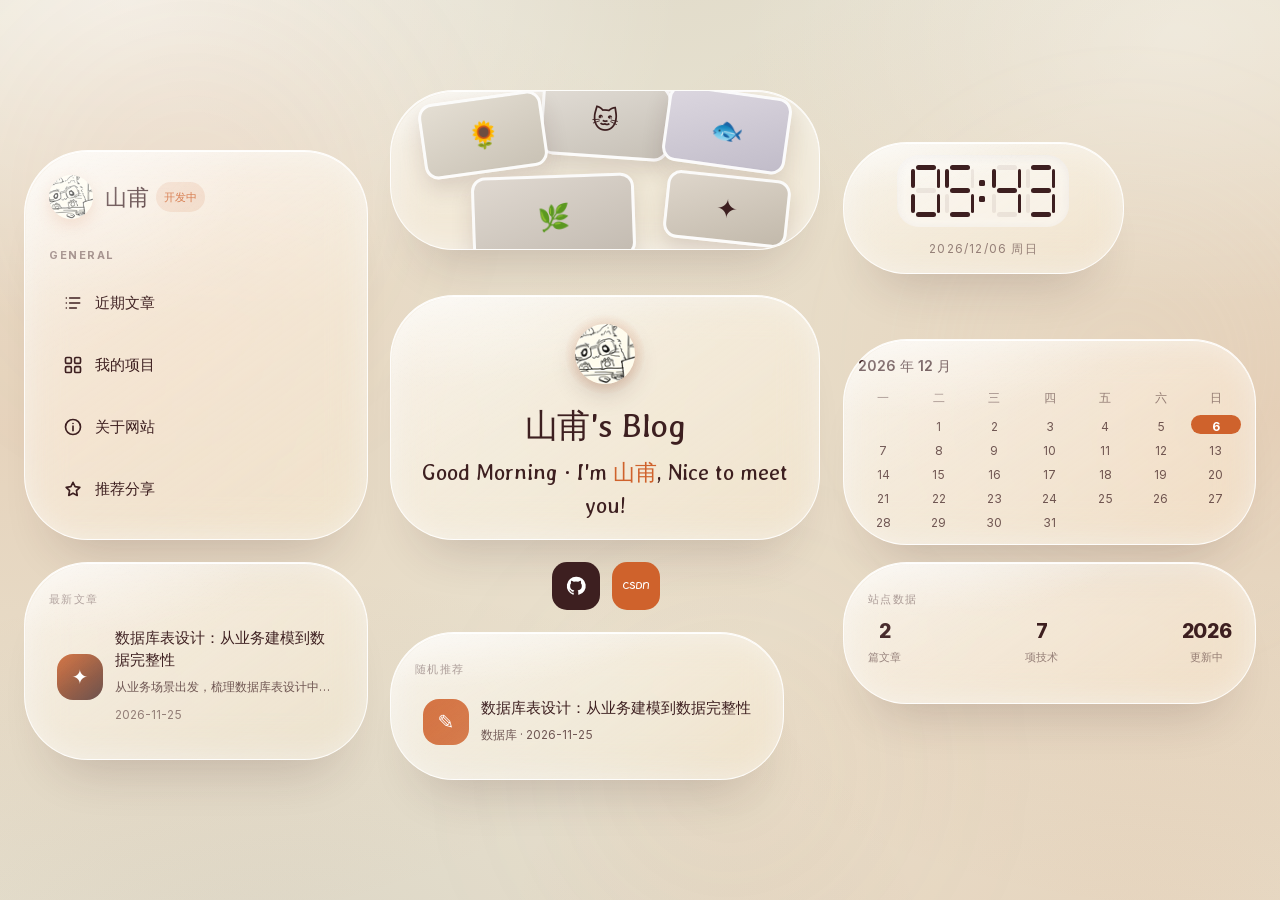
==== commit 8801d1b3: "deploy: d73b8629ab677a3c9be93a7320d303dbae0905a8 chenyuxuan-official/blog@d73b8629ab677a3c9be93a7320" ====
--- a/index.html
+++ b/index.html
@@ -9,11 +9,11 @@
     <link rel="preload stylesheet" href="/assets/style.C48laqGt.css" as="style">
     <link rel="preload stylesheet" href="/vp-icons.css" as="style">
     
-    <script type="module" src="/assets/app.C16B3phY.js"></script>
+    <script type="module" src="/assets/app.ChVEwTup.js"></script>
     <link rel="preload" href="/assets/inter-roman-latin.Di8DUHzh.woff2" as="font" type="font/woff2" crossorigin="">
-    <link rel="modulepreload" href="/assets/chunks/theme.C8dUZUhy.js">
+    <link rel="modulepreload" href="/assets/chunks/theme.C-di-abJ.js">
     <link rel="modulepreload" href="/assets/chunks/framework.BZ8LM4kv.js">
-    <link rel="modulepreload" href="/assets/index.md.DGhTftPv.lean.js">
+    <link rel="modulepreload" href="/assets/index.md.DAxFAqfj.lean.js">
     <link rel="icon" type="image/png" href="/favicon.png">
     <meta name="theme-color" content="#e9e4d2">
     <meta name="author" content="山甫">
@@ -31,8 +31,8 @@
     <meta name="twitter:description" content="记录技术学习、项目复盘、生活片段与个人知识整理">
   </head>
   <body>
-    <div id="app"><div class="Layout" data-v-29a69c9d><!--[--><!--]--><!--[--><span tabindex="-1" data-v-92e40004></span><a href="#VPContent" class="VPSkipLink visually-hidden" data-v-92e40004>Skip to content</a><!--]--><!----><header class="VPNav" data-v-29a69c9d data-v-f52785ab><div class="VPNavBar" data-v-f52785ab data-v-e8f78df9><div class="wrapper" data-v-e8f78df9><div class="container" data-v-e8f78df9><div class="title" data-v-e8f78df9><div class="VPNavBarTitle" data-v-e8f78df9 data-v-4c8ece8b><a class="title" href="/" data-v-4c8ece8b><!--[--><!--]--><!--[--><img class="VPImage logo" src="/favicon.png" alt data-v-0fb734d5><!--]--><span data-v-4c8ece8b>山甫</span><!--[--><!--[--><!--[--><!--[--><div class="site-name-cycle is-idle" title="山甫 / 陈雨轩" data-v-ead5e4a7><span class="site-name-visual" aria-hidden="true" data-v-ead5e4a7><!--[--><span class="site-name-char" style="--char-index:0;" data-v-ead5e4a7>山</span><span class="site-name-char" style="--char-index:1;" data-v-ead5e4a7>甫</span><!--]--></span><span class="site-name-sr" data-v-ead5e4a7>山甫 / 陈雨轩</span></div><!--]--><!--]--><!--]--><!--]--></a></div></div><div class="content" data-v-e8f78df9><div class="content-body" data-v-e8f78df9><!--[--><!--]--><div class="VPNavBarSearch search" data-v-e8f78df9><!----></div><nav aria-labelledby="main-nav-aria-label" class="VPNavBarMenu menu" data-v-e8f78df9 data-v-ce261f69><span id="main-nav-aria-label" class="visually-hidden" data-v-ce261f69> Main Navigation </span><!--[--><!--[--><a class="VPLink link VPNavBarMenuLink active" href="/" tabindex="0" data-v-ce261f69 data-v-6c688ee4><!--[--><span data-v-6c688ee4>首页</span><!--]--></a><!--]--><!--[--><a class="VPLink link VPNavBarMenuLink" href="/articles/" tabindex="0" data-v-ce261f69 data-v-6c688ee4><!--[--><span data-v-6c688ee4>文章</span><!--]--></a><!--]--><!--[--><a class="VPLink link VPNavBarMenuLink" href="/projects/" tabindex="0" data-v-ce261f69 data-v-6c688ee4><!--[--><span data-v-6c688ee4>项目</span><!--]--></a><!--]--><!--[--><a class="VPLink link VPNavBarMenuLink" href="/friends/" tabindex="0" data-v-ce261f69 data-v-6c688ee4><!--[--><span data-v-6c688ee4>友链</span><!--]--></a><!--]--><!--[--><a class="VPLink link VPNavBarMenuLink" href="/about/" tabindex="0" data-v-ce261f69 data-v-6c688ee4><!--[--><span data-v-6c688ee4>关于我</span><!--]--></a><!--]--><!--]--></nav><!----><!----><div class="VPSocialLinks VPNavBarSocialLinks social-links" data-v-e8f78df9 data-v-2a9f23eb data-v-7a62f0b8><!--[--><a class="VPSocialLink no-icon" href="https://github.com/chenyuxuan-official/blog" aria-label="github" target="_blank" rel="noopener" data-v-7a62f0b8 data-v-e586cfb9><span class="vpi-social-github"></span></a><!--]--></div><div class="VPFlyout VPNavBarExtra extra" data-v-e8f78df9 data-v-fb07ccd6 data-v-0f824779><button type="button" class="button" aria-haspopup="true" aria-expanded="false" aria-label="extra navigation" data-v-0f824779><span class="vpi-more-horizontal icon" data-v-0f824779></span></button><div class="menu" data-v-0f824779><div class="VPMenu" data-v-0f824779 data-v-8bf45728><!----><!--[--><!--[--><!----><!----><div class="group" data-v-fb07ccd6><div class="item social-links" data-v-fb07ccd6><div class="VPSocialLinks social-links-list" data-v-fb07ccd6 data-v-7a62f0b8><!--[--><a class="VPSocialLink no-icon" href="https://github.com/chenyuxuan-official/blog" aria-label="github" target="_blank" rel="noopener" data-v-7a62f0b8 data-v-e586cfb9><span class="vpi-social-github"></span></a><!--]--></div></div></div><!--]--><!--]--></div></div></div><!--[--><!--]--><button type="button" class="VPNavBarHamburger hamburger" aria-label="mobile navigation" aria-expanded="false" aria-controls="VPNavScreen" data-v-e8f78df9 data-v-4ec3fa78><span class="container" data-v-4ec3fa78><span class="top" data-v-4ec3fa78></span><span class="middle" data-v-4ec3fa78></span><span class="bottom" data-v-4ec3fa78></span></span></button></div></div></div></div><div class="divider" data-v-e8f78df9><div class="divider-line" data-v-e8f78df9></div></div></div><!----></header><!----><!----><div class="VPContent is-home" id="VPContent" data-v-29a69c9d data-v-d5226268><div class="VPHome" data-v-d5226268 data-v-99b0dbec><!--[--><!--[--><!--[--><div class="guide"><div class="guide-bg" aria-hidden="true"><span class="guide-blob guide-blob-a"></span><span class="guide-blob guide-blob-b"></span><span class="guide-blob guide-blob-c"></span></div><div class="guide-bento"><nav class="gd-card gd-nav" aria-label="站点导航"><div class="gd-nav-head"><img class="gd-avatar" src="/favicon.png" alt="山甫" width="44" height="44"><div class="gd-nav-title"><strong>山甫</strong><span class="gd-badge">开发中</span></div></div><p class="gd-nav-label">GENERAL</p><ul class="gd-nav-list"><!--[--><li><a href="/articles/" class=""><span class="gd-nav-icon" data-icon="notes" aria-hidden="true"></span><span>近期文章</span></a></li><li><a href="/projects/" class=""><span class="gd-nav-icon" data-icon="grid" aria-hidden="true"></span><span>我的项目</span></a></li><li><a href="/about/" class=""><span class="gd-nav-icon" data-icon="info" aria-hidden="true"></span><span>关于网站</span></a></li><li><a href="/friends/" class=""><span class="gd-nav-icon" data-icon="star" aria-hidden="true"></span><span>推荐分享</span></a></li><!--]--></ul></nav><div class="gd-card gd-photos" aria-hidden="true"><!--[--><span class="gd-photo-1 gd-photo"><!--[-->🐱<!--]--></span><span class="gd-photo-2 gd-photo"><!--[-->🌻<!--]--></span><span class="gd-photo-3 gd-photo"><!--[-->🐟<!--]--></span><span class="gd-photo-4 gd-photo"><!--[-->🌿<!--]--></span><span class="gd-photo-5 gd-photo"><!--[-->✦<!--]--></span><!--]--></div><section class="gd-card gd-greet" aria-labelledby="greet-title"><div class="gd-greet-avatar" aria-hidden="true"><img src="/favicon.png" alt="山甫" width="72" height="72"></div><h1 id="greet-title" class="gd-greet-title">山甫&#39;s Blog</h1><p class="gd-greet-sub" aria-live="polite">Hello · I&#39;m <strong>山甫</strong>, Nice to meet you! </p></section><a class="gd-card gd-clock gd-clock-link" href="/pomodoro/" aria-label="打开番茄钟" title="打开番茄钟"><div class="gd-lcd" role="img" aria-label="--:-- "><!--[--><!--[--><span class="gd-digit"><!--[--><i class="gd-seg-a gd-seg"></i><i class="gd-seg-b gd-seg"></i><i class="gd-seg-c gd-seg"></i><i class="gd-seg-d gd-seg"></i><i class="gd-seg-e gd-seg"></i><i class="gd-seg-f gd-seg"></i><i class="gd-seg-g gd-seg"></i><!--]--></span><!----><!--]--><!--[--><span class="gd-digit"><!--[--><i class="gd-seg-a gd-seg"></i><i class="gd-seg-b gd-seg"></i><i class="gd-seg-c gd-seg"></i><i class="gd-seg-d gd-seg"></i><i class="gd-seg-e gd-seg"></i><i class="gd-seg-f gd-seg"></i><i class="gd-seg-g gd-seg"></i><!--]--></span><span class="gd-colon"><i></i><i></i></span><!--]--><!--[--><span class="gd-digit"><!--[--><i class="gd-seg-a gd-seg"></i><i class="gd-seg-b gd-seg"></i><i class="gd-seg-c gd-seg"></i><i class="gd-seg-d gd-seg"></i><i class="gd-seg-e gd-seg"></i><i class="gd-seg-f gd-seg"></i><i class="gd-seg-g gd-seg"></i><!--]--></span><!----><!--]--><!--[--><span class="gd-digit"><!--[--><i class="gd-seg-a gd-seg"></i><i class="gd-seg-b gd-seg"></i><i class="gd-seg-c gd-seg"></i><i class="gd-seg-d gd-seg"></i><i class="gd-seg-e gd-seg"></i><i class="gd-seg-f gd-seg"></i><i class="gd-seg-g gd-seg"></i><!--]--></span><!----><!--]--><!--]--></div><span class="gd-clock-date"></span></a><section class="gd-card gd-cal" aria-labelledby="cal-title"><p id="cal-title" class="gd-cal-title"></p><div class="gd-cal-grid"><!--[--><span class="gd-cal-head">一</span><span class="gd-cal-head">二</span><span class="gd-cal-head">三</span><span class="gd-cal-head">四</span><span class="gd-cal-head">五</span><span class="gd-cal-head">六</span><span class="gd-cal-head">日</span><!--]--><!--[--><!--]--></div></section><section class="gd-card gd-latest" aria-labelledby="latest-title"><p id="latest-title" class="gd-mini-label">最新文章</p><a class="gd-latest-body" href="/articles/build-a-static-blog"><span class="gd-latest-thumb" aria-hidden="true">✦</span><span class="gd-latest-text"><strong>搭建一个静态博客网站</strong><em>从工具准备、灵感搜集到 GitHub Pages 发布，记录我搭建个人静态博客的过程与后续计划。</em><time datetime="2026-11-11">2026-11-11</time></span></a></section><ul class="gd-socials" aria-label="社交入口"><!--[--><li><a href="https://github.com/chenyuxuan-official?tab=repositories" target="_blank" rel="noopener noreferrer" aria-label="GitHub" data-icon="github"></a></li><li><a href="https://blog.csdn.net/2501_93561319?spm=1000.2115.3001.5343" target="_blank" rel="noopener noreferrer" aria-label="CSDN" data-icon="csdn"></a></li><!--]--></ul><section class="gd-card gd-stats" aria-labelledby="stats-title"><p id="stats-title" class="gd-mini-label">站点数据</p><ul class="gd-stats-list"><li><strong>1</strong><span>篇文章</span></li><li><strong>7</strong><span>项技术</span></li><li><strong>2026</strong><span>更新中</span></li></ul></section><section class="gd-card gd-recommend" aria-labelledby="rec-title"><p id="rec-title" class="gd-mini-label">随机推荐</p><a href="/articles/build-a-static-blog" class="gd-rec-body"><span class="gd-rec-thumb" aria-hidden="true">✎</span><span class="gd-rec-text"><strong>搭建一个静态博客网站</strong><em>博客 · 2026-11-11</em></span></a></section></div></div><!--]--><!--]--><!--]--><!----><!--[--><!--]--><!--[--><!--]--><!----><!--[--><!--]--><div class="vp-doc container" style="" data-v-99b0dbec data-v-0181fc53><!--[--><div style="position:relative;" data-v-99b0dbec><div></div></div><!--]--></div></div></div><footer class="VPFooter" data-v-29a69c9d data-v-ffcce4ea><div class="container" data-v-ffcce4ea><p class="message" data-v-ffcce4ea>使用 Vue 3 与 VitePress 构建，托管于 GitHub Pages</p><p class="copyright" data-v-ffcce4ea>© 2026 山甫</p></div></footer><!--[--><!--]--></div></div>
-    <script>window.__VP_HASH_MAP__=JSON.parse("{\"about_index.md\":\"BlbA5cE0\",\"articles_build-a-static-blog.md\":\"C9FJRknt\",\"articles_index.md\":\"DzuFbN_D\",\"friends_index.md\":\"BaTxG77J\",\"index.md\":\"DGhTftPv\",\"pomodoro_index.md\":\"CMpb2d5P\",\"projects_index.md\":\"DqnDnt6F\"}");window.__VP_SITE_DATA__=JSON.parse("{\"lang\":\"zh-CN\",\"dir\":\"ltr\",\"title\":\"山甫\",\"description\":\"记录技术学习、项目复盘、生活片段与个人知识整理\",\"base\":\"/\",\"head\":[],\"router\":{\"prefetchLinks\":true},\"appearance\":false,\"themeConfig\":{\"logo\":\"/favicon.png\",\"siteTitle\":\"山甫\",\"nav\":[{\"text\":\"首页\",\"link\":\"/\"},{\"text\":\"文章\",\"link\":\"/articles/\"},{\"text\":\"项目\",\"link\":\"/projects/\"},{\"text\":\"友链\",\"link\":\"/friends/\"},{\"text\":\"关于我\",\"link\":\"/about/\"}],\"socialLinks\":[{\"icon\":\"github\",\"link\":\"https://github.com/chenyuxuan-official/blog\"}],\"outline\":{\"label\":\"本页目录\",\"level\":[2,3]},\"docFooter\":{\"prev\":\"上一篇\",\"next\":\"下一篇\"},\"sidebarMenuLabel\":\"菜单\",\"returnToTopLabel\":\"回到顶部\",\"langMenuLabel\":\"切换语言\",\"footer\":{\"message\":\"使用 Vue 3 与 VitePress 构建，托管于 GitHub Pages\",\"copyright\":\"© 2026 山甫\"}},\"locales\":{},\"scrollOffset\":134,\"cleanUrls\":true}");</script>
+    <div id="app"><div class="Layout" data-v-29a69c9d><!--[--><!--]--><!--[--><span tabindex="-1" data-v-92e40004></span><a href="#VPContent" class="VPSkipLink visually-hidden" data-v-92e40004>Skip to content</a><!--]--><!----><header class="VPNav" data-v-29a69c9d data-v-f52785ab><div class="VPNavBar" data-v-f52785ab data-v-e8f78df9><div class="wrapper" data-v-e8f78df9><div class="container" data-v-e8f78df9><div class="title" data-v-e8f78df9><div class="VPNavBarTitle" data-v-e8f78df9 data-v-4c8ece8b><a class="title" href="/" data-v-4c8ece8b><!--[--><!--]--><!--[--><img class="VPImage logo" src="/favicon.png" alt data-v-0fb734d5><!--]--><span data-v-4c8ece8b>山甫</span><!--[--><!--[--><!--[--><!--[--><div class="site-name-cycle is-idle" title="山甫 / 陈雨轩" data-v-ead5e4a7><span class="site-name-visual" aria-hidden="true" data-v-ead5e4a7><!--[--><span class="site-name-char" style="--char-index:0;" data-v-ead5e4a7>山</span><span class="site-name-char" style="--char-index:1;" data-v-ead5e4a7>甫</span><!--]--></span><span class="site-name-sr" data-v-ead5e4a7>山甫 / 陈雨轩</span></div><!--]--><!--]--><!--]--><!--]--></a></div></div><div class="content" data-v-e8f78df9><div class="content-body" data-v-e8f78df9><!--[--><!--]--><div class="VPNavBarSearch search" data-v-e8f78df9><!----></div><nav aria-labelledby="main-nav-aria-label" class="VPNavBarMenu menu" data-v-e8f78df9 data-v-ce261f69><span id="main-nav-aria-label" class="visually-hidden" data-v-ce261f69> Main Navigation </span><!--[--><!--[--><a class="VPLink link VPNavBarMenuLink active" href="/" tabindex="0" data-v-ce261f69 data-v-6c688ee4><!--[--><span data-v-6c688ee4>首页</span><!--]--></a><!--]--><!--[--><a class="VPLink link VPNavBarMenuLink" href="/articles/" tabindex="0" data-v-ce261f69 data-v-6c688ee4><!--[--><span data-v-6c688ee4>文章</span><!--]--></a><!--]--><!--[--><a class="VPLink link VPNavBarMenuLink" href="/projects/" tabindex="0" data-v-ce261f69 data-v-6c688ee4><!--[--><span data-v-6c688ee4>项目</span><!--]--></a><!--]--><!--[--><a class="VPLink link VPNavBarMenuLink" href="/friends/" tabindex="0" data-v-ce261f69 data-v-6c688ee4><!--[--><span data-v-6c688ee4>友链</span><!--]--></a><!--]--><!--[--><a class="VPLink link VPNavBarMenuLink" href="/about/" tabindex="0" data-v-ce261f69 data-v-6c688ee4><!--[--><span data-v-6c688ee4>关于我</span><!--]--></a><!--]--><!--]--></nav><!----><!----><div class="VPSocialLinks VPNavBarSocialLinks social-links" data-v-e8f78df9 data-v-2a9f23eb data-v-7a62f0b8><!--[--><a class="VPSocialLink no-icon" href="https://github.com/chenyuxuan-official/blog" aria-label="github" target="_blank" rel="noopener" data-v-7a62f0b8 data-v-e586cfb9><span class="vpi-social-github"></span></a><!--]--></div><div class="VPFlyout VPNavBarExtra extra" data-v-e8f78df9 data-v-fb07ccd6 data-v-0f824779><button type="button" class="button" aria-haspopup="true" aria-expanded="false" aria-label="extra navigation" data-v-0f824779><span class="vpi-more-horizontal icon" data-v-0f824779></span></button><div class="menu" data-v-0f824779><div class="VPMenu" data-v-0f824779 data-v-8bf45728><!----><!--[--><!--[--><!----><!----><div class="group" data-v-fb07ccd6><div class="item social-links" data-v-fb07ccd6><div class="VPSocialLinks social-links-list" data-v-fb07ccd6 data-v-7a62f0b8><!--[--><a class="VPSocialLink no-icon" href="https://github.com/chenyuxuan-official/blog" aria-label="github" target="_blank" rel="noopener" data-v-7a62f0b8 data-v-e586cfb9><span class="vpi-social-github"></span></a><!--]--></div></div></div><!--]--><!--]--></div></div></div><!--[--><!--]--><button type="button" class="VPNavBarHamburger hamburger" aria-label="mobile navigation" aria-expanded="false" aria-controls="VPNavScreen" data-v-e8f78df9 data-v-4ec3fa78><span class="container" data-v-4ec3fa78><span class="top" data-v-4ec3fa78></span><span class="middle" data-v-4ec3fa78></span><span class="bottom" data-v-4ec3fa78></span></span></button></div></div></div></div><div class="divider" data-v-e8f78df9><div class="divider-line" data-v-e8f78df9></div></div></div><!----></header><!----><!----><div class="VPContent is-home" id="VPContent" data-v-29a69c9d data-v-d5226268><div class="VPHome" data-v-d5226268 data-v-99b0dbec><!--[--><!--[--><!--[--><div class="guide"><div class="guide-bg" aria-hidden="true"><span class="guide-blob guide-blob-a"></span><span class="guide-blob guide-blob-b"></span><span class="guide-blob guide-blob-c"></span></div><div class="guide-bento"><nav class="gd-card gd-nav" aria-label="站点导航"><div class="gd-nav-head"><img class="gd-avatar" src="/favicon.png" alt="山甫" width="44" height="44"><div class="gd-nav-title"><strong>山甫</strong><span class="gd-badge">开发中</span></div></div><p class="gd-nav-label">GENERAL</p><ul class="gd-nav-list"><!--[--><li><a href="/articles/" class=""><span class="gd-nav-icon" data-icon="notes" aria-hidden="true"></span><span>近期文章</span></a></li><li><a href="/projects/" class=""><span class="gd-nav-icon" data-icon="grid" aria-hidden="true"></span><span>我的项目</span></a></li><li><a href="/about/" class=""><span class="gd-nav-icon" data-icon="info" aria-hidden="true"></span><span>关于网站</span></a></li><li><a href="/friends/" class=""><span class="gd-nav-icon" data-icon="star" aria-hidden="true"></span><span>推荐分享</span></a></li><!--]--></ul></nav><div class="gd-card gd-photos" aria-hidden="true"><!--[--><span class="gd-photo-1 gd-photo"><!--[-->🐱<!--]--></span><span class="gd-photo-2 gd-photo"><!--[-->🌻<!--]--></span><span class="gd-photo-3 gd-photo"><!--[-->🐟<!--]--></span><span class="gd-photo-4 gd-photo"><!--[-->🌿<!--]--></span><span class="gd-photo-5 gd-photo"><!--[-->✦<!--]--></span><!--]--></div><section class="gd-card gd-greet" aria-labelledby="greet-title"><div class="gd-greet-avatar" aria-hidden="true"><img src="/favicon.png" alt="山甫" width="72" height="72"></div><h1 id="greet-title" class="gd-greet-title">山甫&#39;s Blog</h1><p class="gd-greet-sub" aria-live="polite">Hello · I&#39;m <strong>山甫</strong>, Nice to meet you! </p></section><a class="gd-card gd-clock gd-clock-link" href="/pomodoro/" aria-label="打开番茄钟" title="打开番茄钟"><div class="gd-lcd" role="img" aria-label="--:-- "><!--[--><!--[--><span class="gd-digit"><!--[--><i class="gd-seg-a gd-seg"></i><i class="gd-seg-b gd-seg"></i><i class="gd-seg-c gd-seg"></i><i class="gd-seg-d gd-seg"></i><i class="gd-seg-e gd-seg"></i><i class="gd-seg-f gd-seg"></i><i class="gd-seg-g gd-seg"></i><!--]--></span><!----><!--]--><!--[--><span class="gd-digit"><!--[--><i class="gd-seg-a gd-seg"></i><i class="gd-seg-b gd-seg"></i><i class="gd-seg-c gd-seg"></i><i class="gd-seg-d gd-seg"></i><i class="gd-seg-e gd-seg"></i><i class="gd-seg-f gd-seg"></i><i class="gd-seg-g gd-seg"></i><!--]--></span><span class="gd-colon"><i></i><i></i></span><!--]--><!--[--><span class="gd-digit"><!--[--><i class="gd-seg-a gd-seg"></i><i class="gd-seg-b gd-seg"></i><i class="gd-seg-c gd-seg"></i><i class="gd-seg-d gd-seg"></i><i class="gd-seg-e gd-seg"></i><i class="gd-seg-f gd-seg"></i><i class="gd-seg-g gd-seg"></i><!--]--></span><!----><!--]--><!--[--><span class="gd-digit"><!--[--><i class="gd-seg-a gd-seg"></i><i class="gd-seg-b gd-seg"></i><i class="gd-seg-c gd-seg"></i><i class="gd-seg-d gd-seg"></i><i class="gd-seg-e gd-seg"></i><i class="gd-seg-f gd-seg"></i><i class="gd-seg-g gd-seg"></i><!--]--></span><!----><!--]--><!--]--></div><span class="gd-clock-date"></span></a><section class="gd-card gd-cal" aria-labelledby="cal-title"><p id="cal-title" class="gd-cal-title"></p><div class="gd-cal-grid"><!--[--><span class="gd-cal-head">一</span><span class="gd-cal-head">二</span><span class="gd-cal-head">三</span><span class="gd-cal-head">四</span><span class="gd-cal-head">五</span><span class="gd-cal-head">六</span><span class="gd-cal-head">日</span><!--]--><!--[--><!--]--></div></section><section class="gd-card gd-latest" aria-labelledby="latest-title"><p id="latest-title" class="gd-mini-label">最新文章</p><a class="gd-latest-body" href="/articles/database-table-design"><span class="gd-latest-thumb" aria-hidden="true">✦</span><span class="gd-latest-text"><strong>数据库表设计：从业务建模到数据完整性</strong><em>从业务场景出发，梳理数据库表设计中的常见约束、主键、外键、数据安全、删除策略、事务、订单快照与 UUID。</em><time datetime="2026-11-25">2026-11-25</time></span></a></section><ul class="gd-socials" aria-label="社交入口"><!--[--><li><a href="https://github.com/chenyuxuan-official?tab=repositories" target="_blank" rel="noopener noreferrer" aria-label="GitHub" data-icon="github"></a></li><li><a href="https://blog.csdn.net/2501_93561319?spm=1000.2115.3001.5343" target="_blank" rel="noopener noreferrer" aria-label="CSDN" data-icon="csdn"></a></li><!--]--></ul><section class="gd-card gd-stats" aria-labelledby="stats-title"><p id="stats-title" class="gd-mini-label">站点数据</p><ul class="gd-stats-list"><li><strong>2</strong><span>篇文章</span></li><li><strong>7</strong><span>项技术</span></li><li><strong>2026</strong><span>更新中</span></li></ul></section><section class="gd-card gd-recommend" aria-labelledby="rec-title"><p id="rec-title" class="gd-mini-label">随机推荐</p><a href="/articles/database-table-design" class="gd-rec-body"><span class="gd-rec-thumb" aria-hidden="true">✎</span><span class="gd-rec-text"><strong>数据库表设计：从业务建模到数据完整性</strong><em>数据库 · 2026-11-25</em></span></a></section></div></div><!--]--><!--]--><!--]--><!----><!--[--><!--]--><!--[--><!--]--><!----><!--[--><!--]--><div class="vp-doc container" style="" data-v-99b0dbec data-v-0181fc53><!--[--><div style="position:relative;" data-v-99b0dbec><div></div></div><!--]--></div></div></div><footer class="VPFooter" data-v-29a69c9d data-v-ffcce4ea><div class="container" data-v-ffcce4ea><p class="message" data-v-ffcce4ea>使用 Vue 3 与 VitePress 构建，托管于 GitHub Pages</p><p class="copyright" data-v-ffcce4ea>© 2026 山甫</p></div></footer><!--[--><!--]--></div></div>
+    <script>window.__VP_HASH_MAP__=JSON.parse("{\"about_index.md\":\"BldeJNgt\",\"articles_build-a-static-blog.md\":\"DULO02_B\",\"articles_database-table-design.md\":\"DsE1tiPc\",\"articles_index.md\":\"hWu2uXgk\",\"friends_index.md\":\"f7Jwuqw4\",\"index.md\":\"DAxFAqfj\",\"pomodoro_index.md\":\"CXqkReTc\",\"projects_index.md\":\"B05dST2d\"}");window.__VP_SITE_DATA__=JSON.parse("{\"lang\":\"zh-CN\",\"dir\":\"ltr\",\"title\":\"山甫\",\"description\":\"记录技术学习、项目复盘、生活片段与个人知识整理\",\"base\":\"/\",\"head\":[],\"router\":{\"prefetchLinks\":true},\"appearance\":false,\"themeConfig\":{\"logo\":\"/favicon.png\",\"siteTitle\":\"山甫\",\"nav\":[{\"text\":\"首页\",\"link\":\"/\"},{\"text\":\"文章\",\"link\":\"/articles/\"},{\"text\":\"项目\",\"link\":\"/projects/\"},{\"text\":\"友链\",\"link\":\"/friends/\"},{\"text\":\"关于我\",\"link\":\"/about/\"}],\"socialLinks\":[{\"icon\":\"github\",\"link\":\"https://github.com/chenyuxuan-official/blog\"}],\"outline\":{\"label\":\"本页目录\",\"level\":[2,3]},\"docFooter\":{\"prev\":\"上一篇\",\"next\":\"下一篇\"},\"sidebarMenuLabel\":\"菜单\",\"returnToTopLabel\":\"回到顶部\",\"langMenuLabel\":\"切换语言\",\"footer\":{\"message\":\"使用 Vue 3 与 VitePress 构建，托管于 GitHub Pages\",\"copyright\":\"© 2026 山甫\"}},\"locales\":{},\"scrollOffset\":134,\"cleanUrls\":true}");</script>
     
   </body>
 </html>
